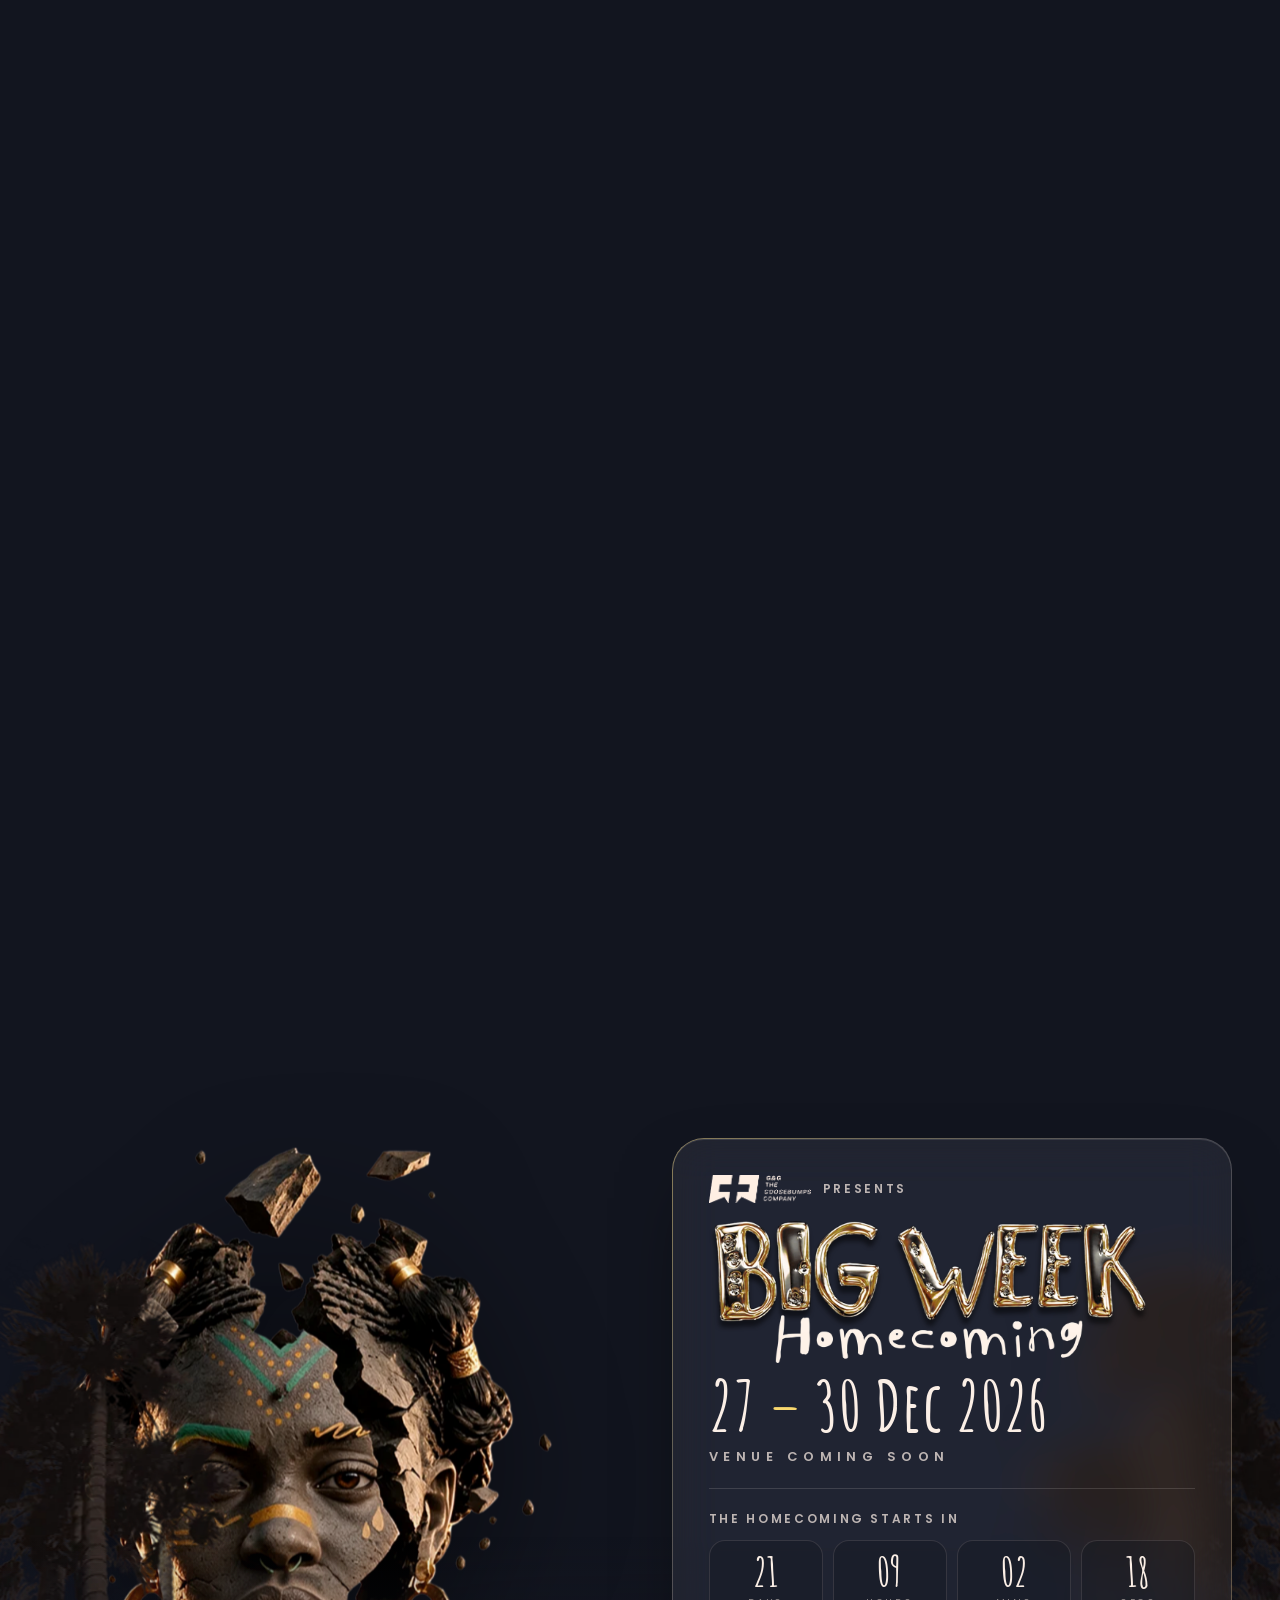
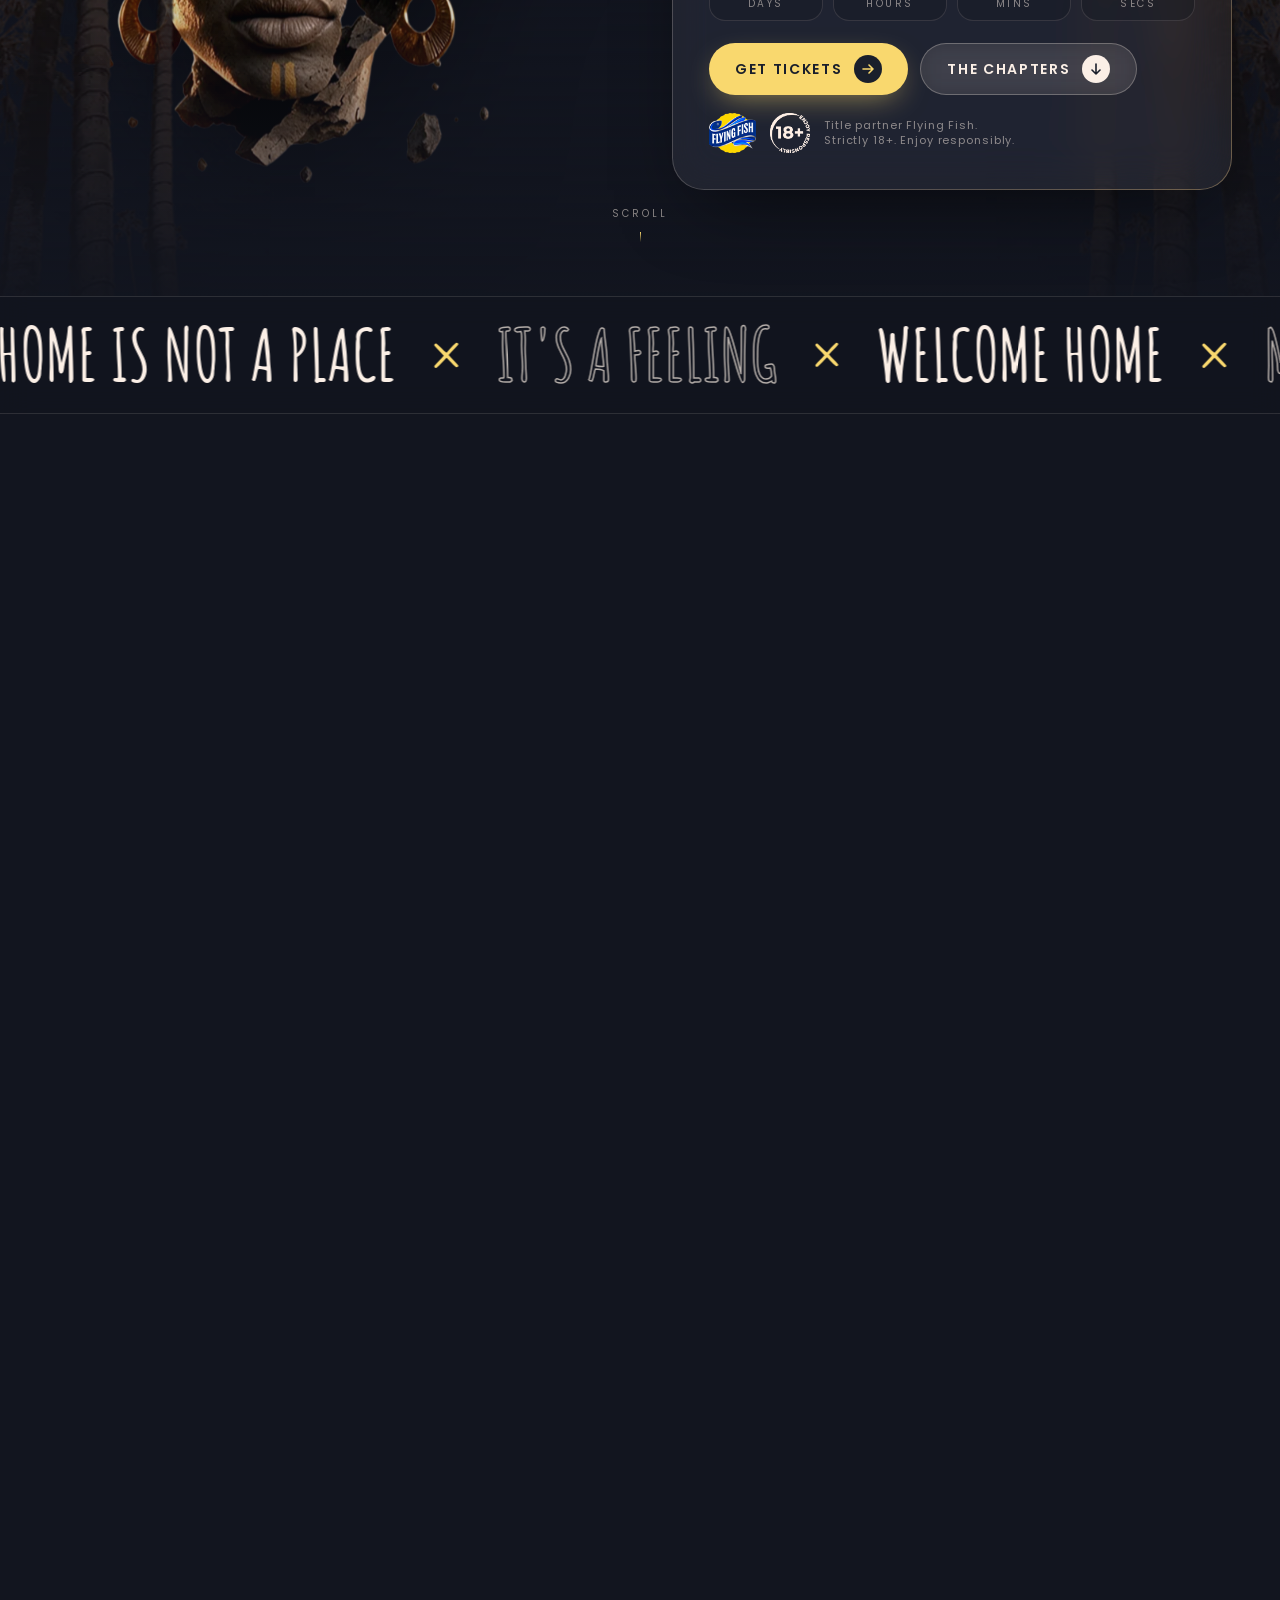
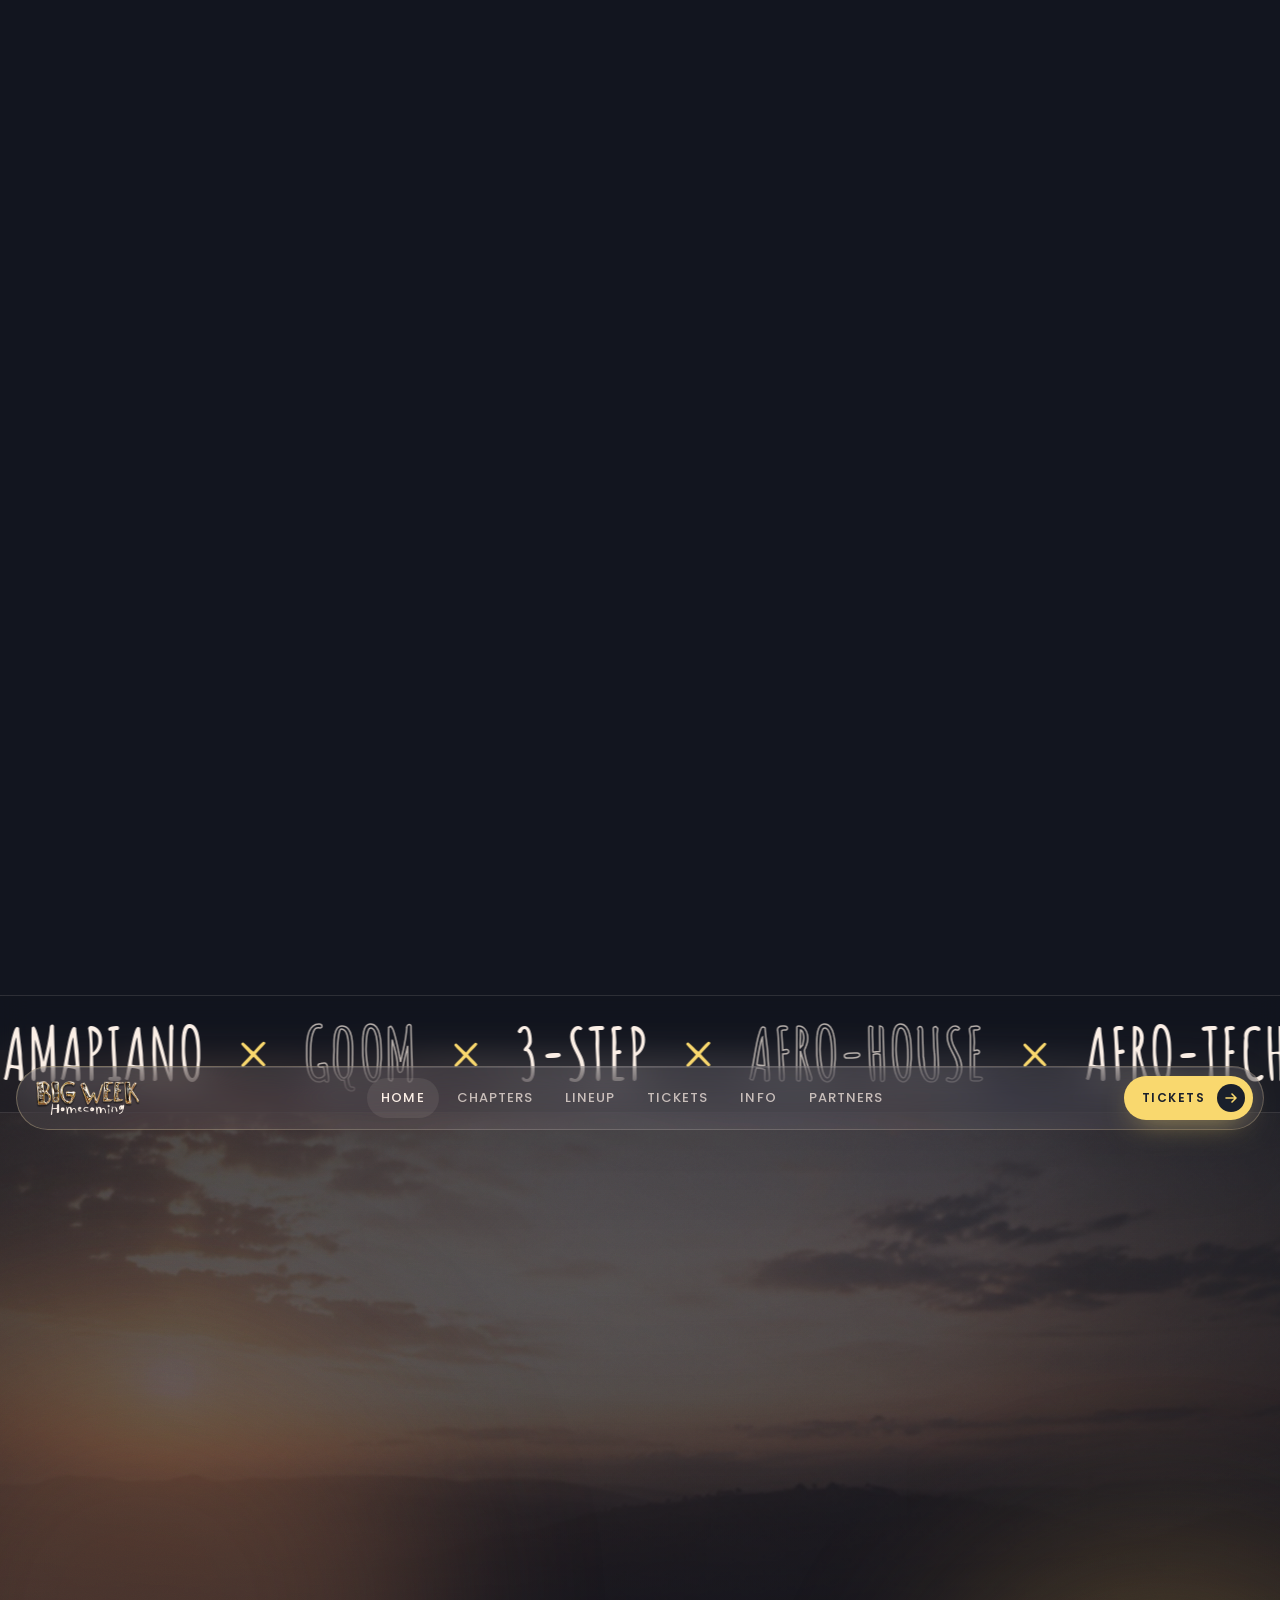
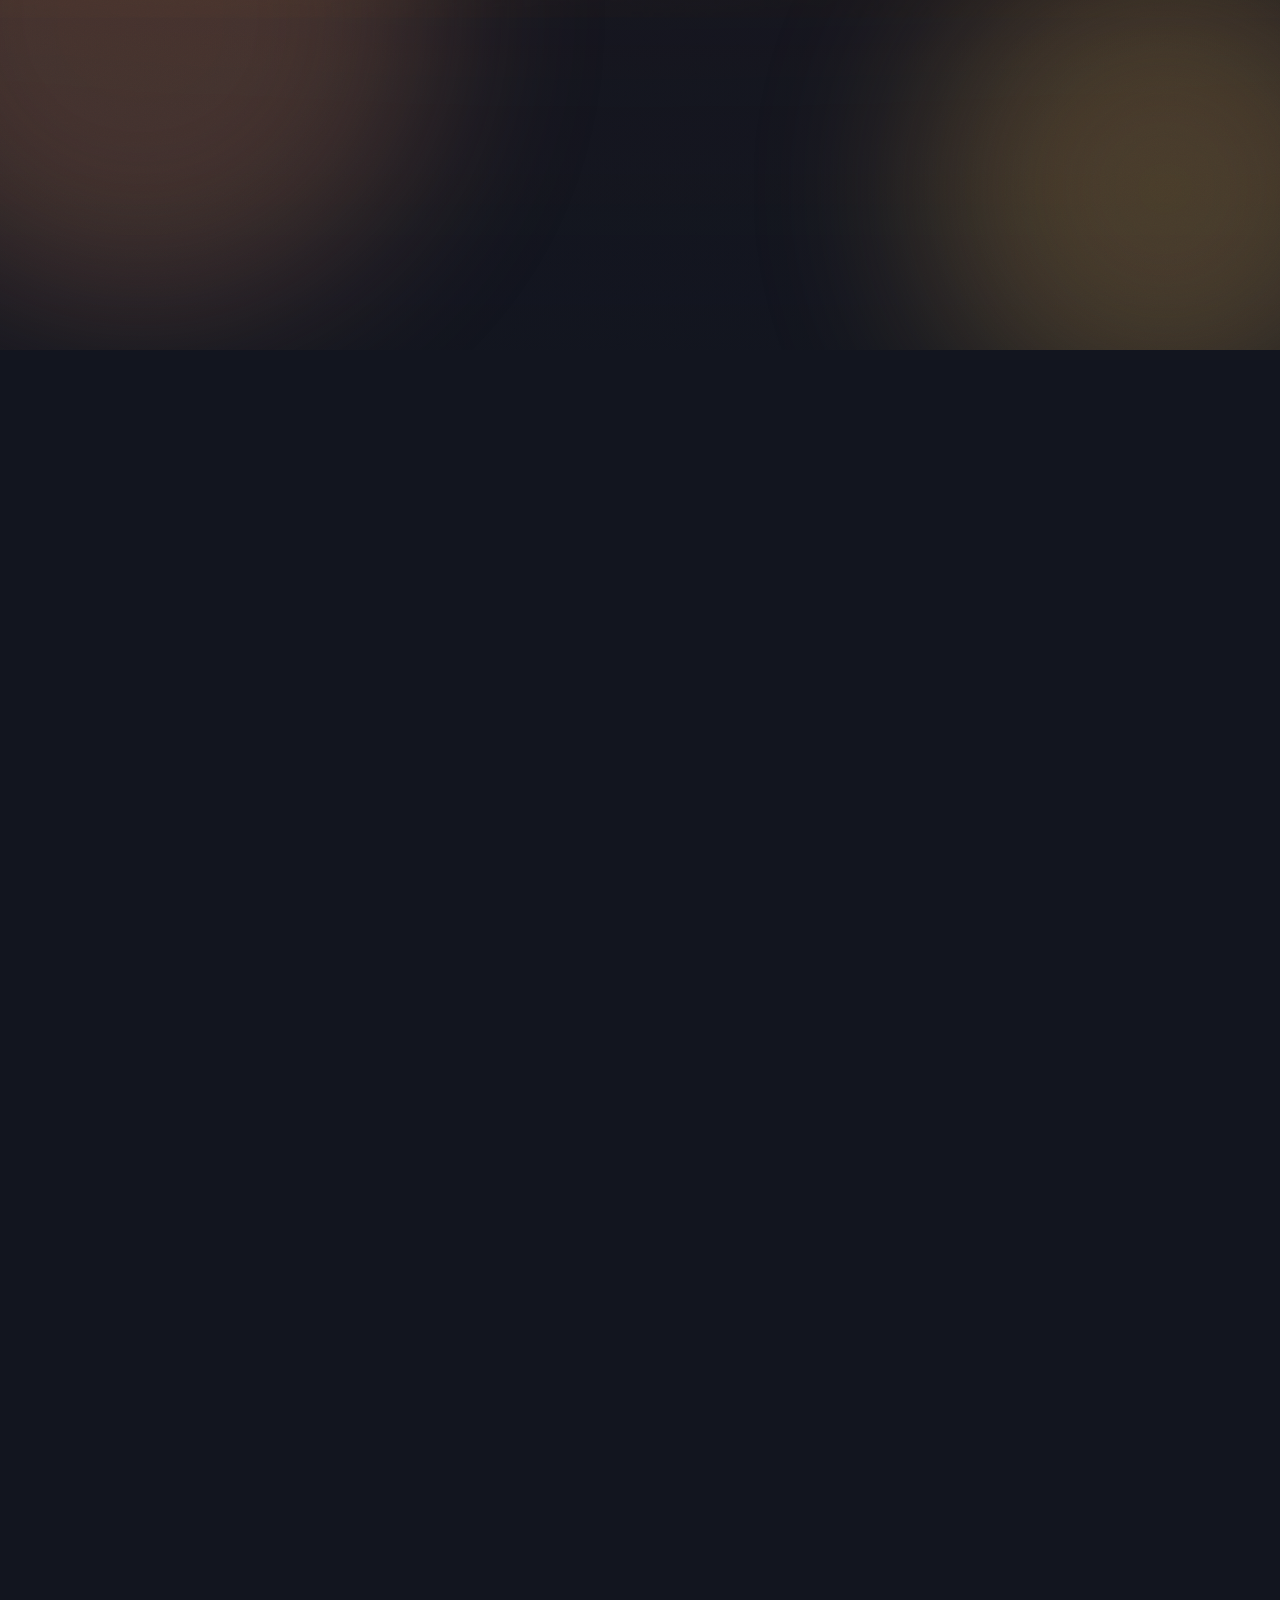
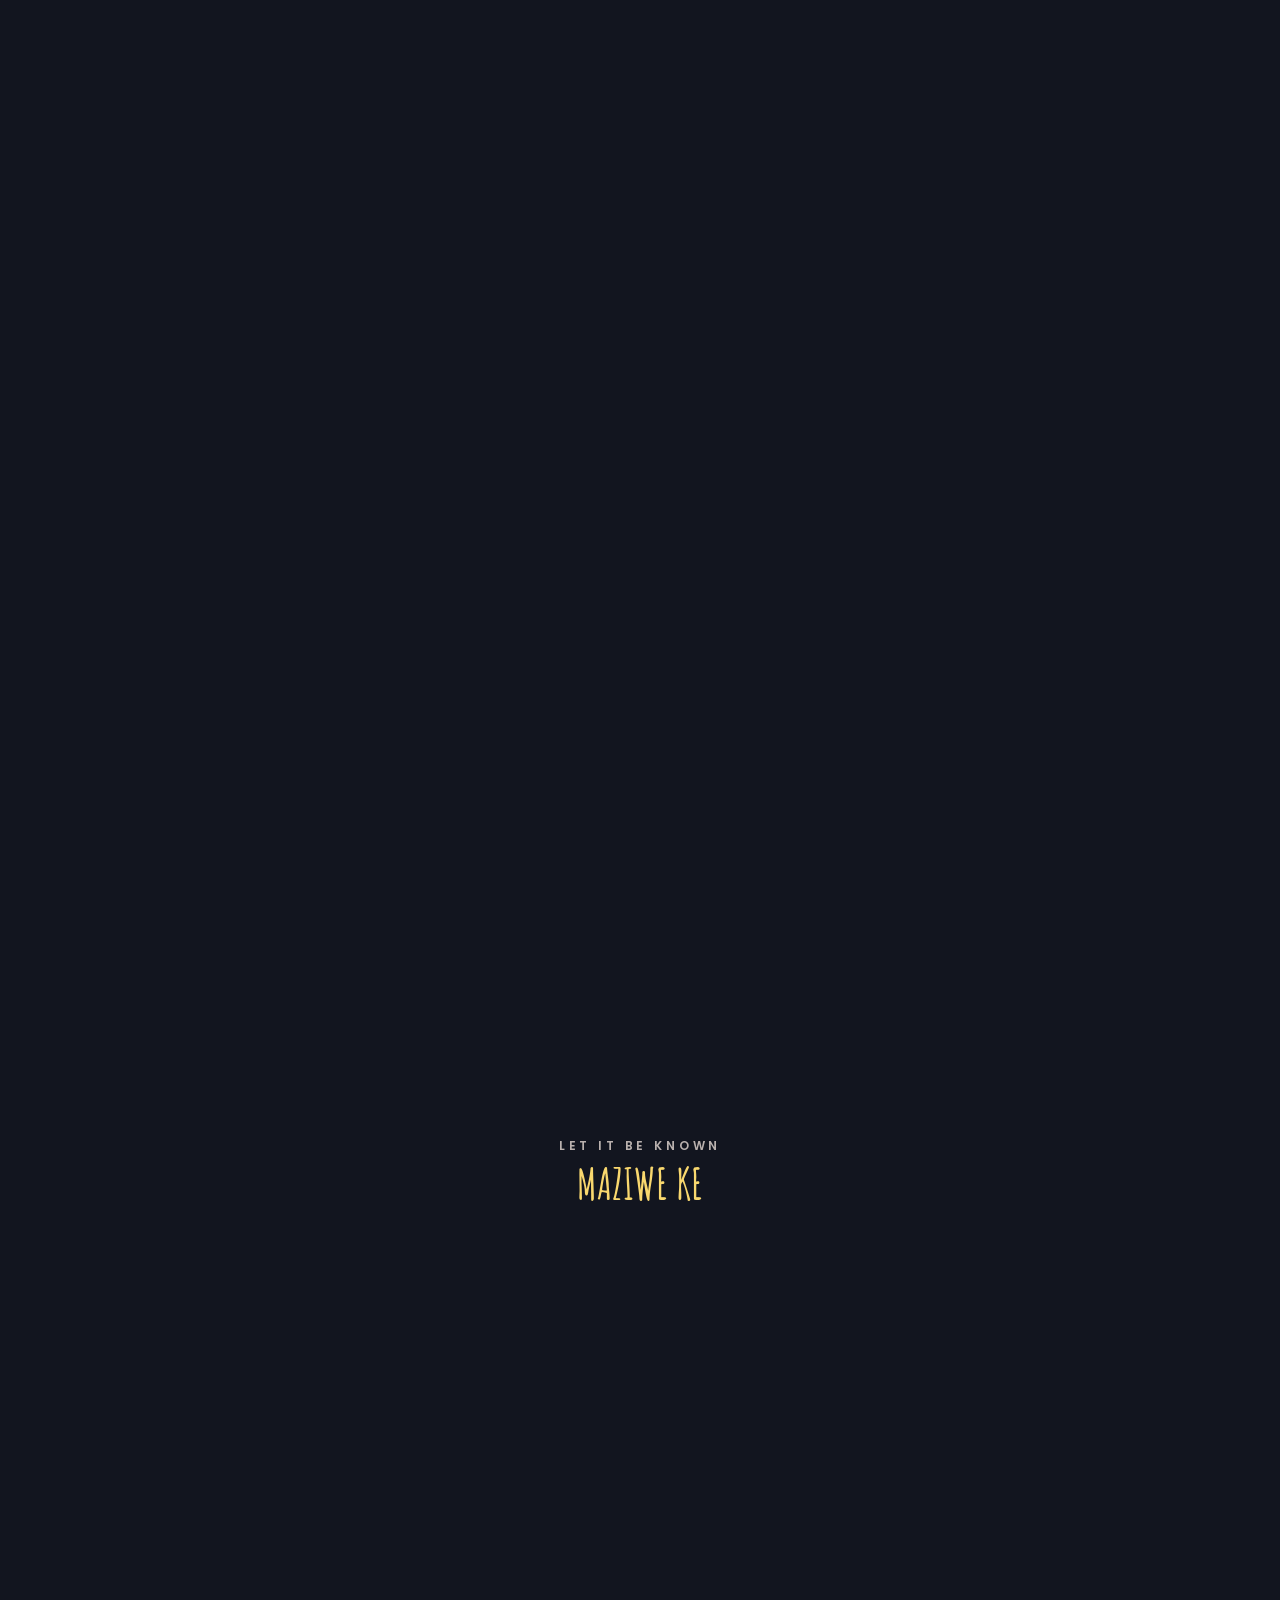
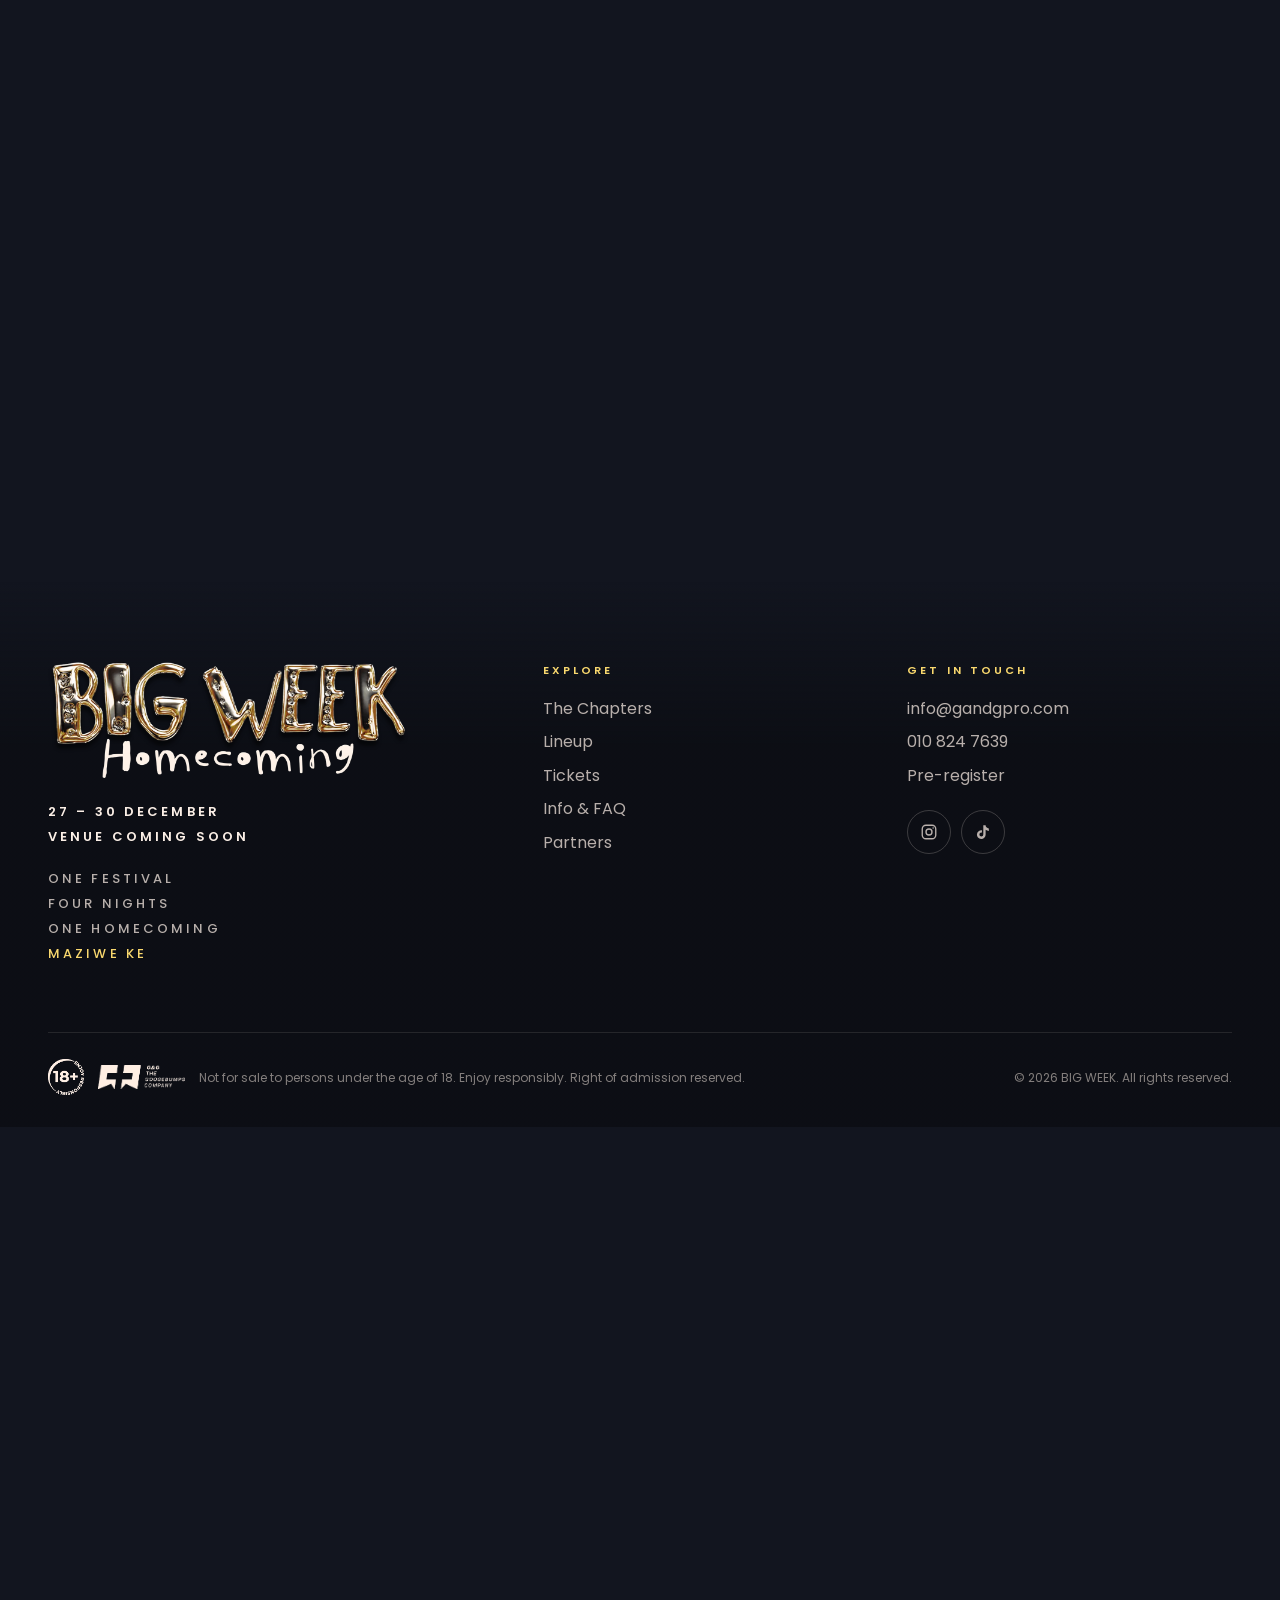
==== index.html @ e95fd5cc "Update BIG Pass copy: four days with one VIP day Co-Authored-By: Claude Opus 5.5 <noreply@anthropic." ====
<!doctype html>
<html lang="en">
<head>
  <meta charset="utf-8">
  <meta name="viewport" content="width=device-width, initial-scale=1, viewport-fit=cover">
  <title>BIG WEEK 2026 — Homecoming | 27–30 December, Durban</title>
  <meta name="description" content="BIG WEEK Homecoming. One festival, four chapters. 27–30 December 2026, Durban. Home is not a place. It's a feeling. Pre-register now for 24-hour early ticket access.">
  <meta name="theme-color" content="#12151f">
  <meta property="og:title" content="BIG WEEK 2026 — Homecoming">
  <meta property="og:description" content="One festival. Four chapters. One feeling of Homecoming. 27–30 December 2026, Durban.">
  <meta property="og:image" content="assets/img/sky.jpg">
  <meta property="og:type" content="website">
  <link rel="icon" href="assets/img/logo-stacked.webp" type="image/webp">

  <link rel="preconnect" href="https://fonts.googleapis.com">
  <link rel="preconnect" href="https://fonts.gstatic.com" crossorigin>
  <!-- Placeholder fonts: replace with the Adobe Fonts kit link once the web project is set up -->
  <link href="https://fonts.googleapis.com/css2?family=Amatic+SC:wght@700&family=Poppins:wght@400;500;600;700&display=swap" rel="stylesheet">

  <link rel="preload" as="image" href="assets/img/sky.jpg">
  <link rel="preload" as="image" href="assets/img/head.webp">
  <link rel="stylesheet" href="assets/css/style.css">
</head>
<body data-state="prereg">
  <a class="skip-link" href="#main">Skip to content</a>

  <!-- Atmosphere: the fixed sky the glass blurs -->
  <div class="atmosphere" aria-hidden="true">
    <div class="atmosphere__sky"></div>
    <div class="atmosphere__vignette"></div>
    <div class="atmosphere__shade"></div>
    <div class="orb orb--a"></div>
    <div class="orb orb--b"></div>
    <div class="atmosphere__grain"></div>
  </div>

  <!-- Navigation -->
  <header class="nav glass" role="banner">
    <a class="nav__brand" href="index.html" aria-label="BIG WEEK home">
      <img src="assets/img/logo-lockup.webp" alt="BIG WEEK Homecoming" width="1200" height="387" style="height:34px">
    </a>
    <nav aria-label="Primary">
      <ul class="nav__links">
        <li><a href="index.html" aria-current="page">Home</a></li>
        <li><a href="chapters.html">Chapters</a></li>
        <li><a href="lineup.html">Lineup</a></li>
        <li><a href="tickets.html">Tickets</a></li>
        <li><a href="info.html">Info</a></li>
        <li><a href="partners.html">Partners</a></li>
      </ul>
    </nav>
    <div style="display:flex;gap:8px;align-items:center">
      <a class="btn nav__cta" data-show="prereg" data-link="preRegister" href="#pre-register">Pre-Register <span class="btn__arrow" aria-hidden="true"><svg width="12" height="12" viewBox="0 0 12 12" fill="none"><path d="M1 6h10M7 2l4 4-4 4" stroke="currentColor" stroke-width="1.6" stroke-linecap="round" stroke-linejoin="round"/></svg></span></a>
      <a class="btn nav__cta" data-show="closed loyalty onsale" data-link="tickets" href="tickets.html">Tickets <span class="btn__arrow" aria-hidden="true"><svg width="12" height="12" viewBox="0 0 12 12" fill="none"><path d="M1 6h10M7 2l4 4-4 4" stroke="currentColor" stroke-width="1.6" stroke-linecap="round" stroke-linejoin="round"/></svg></span></a>
      <button class="nav__toggle" aria-label="Open menu" aria-expanded="false" aria-controls="mobile-menu"><span></span></button>
    </div>
  </header>

  <div class="mobile-menu" id="mobile-menu" aria-hidden="true">
    <a class="mobile-menu__link" href="index.html"><small>00</small>Home</a>
    <a class="mobile-menu__link" href="chapters.html"><small>01</small>Chapters</a>
    <a class="mobile-menu__link" href="lineup.html"><small>02</small>Lineup</a>
    <a class="mobile-menu__link" href="tickets.html"><small>03</small>Tickets</a>
    <a class="mobile-menu__link" href="info.html"><small>04</small>Info</a>
    <a class="mobile-menu__link" href="partners.html"><small>05</small>Partners</a>
    <a class="btn" data-show="prereg" data-link="preRegister" href="#pre-register">Pre-Register Now <span class="btn__arrow" aria-hidden="true"><svg width="12" height="12" viewBox="0 0 12 12" fill="none"><path d="M1 6h10M7 2l4 4-4 4" stroke="currentColor" stroke-width="1.6" stroke-linecap="round" stroke-linejoin="round"/></svg></span></a>
    <a class="btn" data-show="closed loyalty onsale" data-link="tickets" href="tickets.html">Get Tickets <span class="btn__arrow" aria-hidden="true"><svg width="12" height="12" viewBox="0 0 12 12" fill="none"><path d="M1 6h10M7 2l4 4-4 4" stroke="currentColor" stroke-width="1.6" stroke-linecap="round" stroke-linejoin="round"/></svg></span></a>
  </div>

  <main id="main">

    <!-- ================= HERO ================= -->
    <section class="hero" aria-labelledby="hero-title">
      <div class="hero__stage" aria-hidden="true">
        <div class="hero__head" data-depth="-0.18"><img src="assets/img/head.webp" alt="" width="613" height="800"></div>
        <div class="hero__palms hero__palms--l" data-depth="0.12"><img src="assets/img/trees-l.webp" alt="" width="779" height="696"></div>
        <div class="hero__palms hero__palms--r" data-depth="0.12"><img src="assets/img/trees-r.webp" alt="" width="330" height="692"></div>
        <div class="hero__ground"></div>
      </div>

      <div class="wrap hero__inner">
        <div class="hero__panel glass reveal is-in">
          <div class="hero__presenter caps">
            <img src="assets/img/gg.png" alt="G&amp;G — The Goosebumps Company" width="215" height="59">
            <span>presents</span>
          </div>
          <h1 id="hero-title" class="sr-only">BIG WEEK Homecoming — 27 to 30 December 2026, Durban</h1>
          <img class="hero__logo" src="assets/img/logo-lockup.webp" alt="" width="1200" height="387">
          <p class="hero__dates">27 <span class="dash">–</span> 30 Dec 2026</p>
          <p class="hero__place">Venue coming soon</p>

          <div class="status">
            <p class="status__label" data-countdown-label>Pre-registration closes in</p>
            <div class="countdown" data-countdown role="timer" aria-live="off">
              <div class="countdown__unit"><span class="countdown__num" data-d>00</span><span class="countdown__lbl">Days</span></div>
              <div class="countdown__unit"><span class="countdown__num" data-h>00</span><span class="countdown__lbl">Hours</span></div>
              <div class="countdown__unit"><span class="countdown__num" data-m>00</span><span class="countdown__lbl">Mins</span></div>
              <div class="countdown__unit"><span class="countdown__num" data-s>00</span><span class="countdown__lbl">Secs</span></div>
            </div>
            <div class="hero__ctas">
              <a class="btn" data-show="prereg" data-link="preRegister" href="#pre-register">Pre-Register Now <span class="btn__arrow" aria-hidden="true"><svg width="12" height="12" viewBox="0 0 12 12" fill="none"><path d="M1 6h10M7 2l4 4-4 4" stroke="currentColor" stroke-width="1.6" stroke-linecap="round" stroke-linejoin="round"/></svg></span></a>
              <a class="btn" data-show="closed" href="tickets.html">See Ticket Types <span class="btn__arrow" aria-hidden="true"><svg width="12" height="12" viewBox="0 0 12 12" fill="none"><path d="M1 6h10M7 2l4 4-4 4" stroke="currentColor" stroke-width="1.6" stroke-linecap="round" stroke-linejoin="round"/></svg></span></a>
              <a class="btn" data-show="loyalty onsale" data-link="tickets" href="tickets.html">Get Tickets <span class="btn__arrow" aria-hidden="true"><svg width="12" height="12" viewBox="0 0 12 12" fill="none"><path d="M1 6h10M7 2l4 4-4 4" stroke="currentColor" stroke-width="1.6" stroke-linecap="round" stroke-linejoin="round"/></svg></span></a>
              <a class="btn btn--ghost" href="#chapters">The Chapters <span class="btn__arrow" aria-hidden="true"><svg width="12" height="12" viewBox="0 0 12 12" fill="none"><path d="M6 1v10M2 7l4 4 4-4" stroke="currentColor" stroke-width="1.6" stroke-linecap="round" stroke-linejoin="round"/></svg></span></a>
            </div>
          </div>

          <div class="hero__badges">
            <img src="assets/img/flyingfish.png" alt="Flying Fish — Title Partner" width="79" height="67">
            <img src="assets/img/u18.png" alt="18+ — Enjoy responsibly" width="68" height="68">
            <small>Title partner Flying Fish.<br>Strictly 18+. Enjoy responsibly.</small>
          </div>
        </div>
      </div>

      <span class="scroll-cue" aria-hidden="true">Scroll</span>
    </section>

    <!-- ================= MARQUEE ================= -->
    <div class="marquee" aria-hidden="true">
      <div class="marquee__track">
        <div class="marquee__item"><span>Home is not a place</span><span class="x-mark"></span><span class="outline">It's a feeling</span><span class="x-mark"></span><span>Welcome home</span><span class="x-mark"></span><span class="outline">Maziwe Ke</span><span class="x-mark"></span></div>
        <div class="marquee__item"><span>Home is not a place</span><span class="x-mark"></span><span class="outline">It's a feeling</span><span class="x-mark"></span><span>Welcome home</span><span class="x-mark"></span><span class="outline">Maziwe Ke</span><span class="x-mark"></span></div>
      </div>
    </div>

    <!-- ================= STORY ================= -->
    <section class="section" id="story" aria-label="The Homecoming">
      <div class="wrap">
        <span class="eyebrow reveal">The Homecoming</span>
        <div class="story__card glass reveal" style="--d:.08s">
          <div class="story__text">
            <p><strong>BIG WEEK has never been to Durban. But Durban has always been calling.</strong> In 2026, BIG WEEK answers that call.</p>
            <p>This isn't a return to a city we've occupied before. It's a Homecoming to the music, culture, energy and people that feel naturally connected to what BIG WEEK represents.</p>
            <p>We arrive with respect. Not to define Durban's culture, but to honour it, be shaped by it and place it on a grand stage.</p>
          </div>
          <p class="story__quote">Home is not a place.<br>It's a feeling.</p>
        </div>

        <h2 class="display h-lg pillars__title reveal">The BIG <span class="accent">Pillars</span></h2>
        <div class="pillars">
          <article class="pillar glass reveal">
            <span class="pillar__num">01</span>
            <h3>Ekhaya<small>Home</small></h3>
            <p>Arrive as individuals, become part of something together. A place for everyone, and the feeling of being exactly where you belong.</p>
          </article>
          <article class="pillar glass reveal" style="--d:.08s">
            <span class="pillar__num">02</span>
            <h3>Culture on a Grand Stage<small>The sound</small></h3>
            <p>Amapiano, Gqom, 3-Step, Afro-House and Afro-Tech. Not just genres, but South African movements that continue to travel the world.</p>
          </article>
          <article class="pillar glass reveal" style="--d:.16s">
            <span class="pillar__num">03</span>
            <h3>Maziwe Ke<small>Let it be known</small></h3>
            <p>Let African music be known. Let local talent be seen. Arrive confidently, express yourself fully and become part of the story.</p>
          </article>
        </div>
      </div>
    </section>

    <!-- ================= CHAPTERS ================= -->
    <section class="section" id="chapters" aria-labelledby="chapters-title" style="padding-top:0">
      <div class="wrap">
        <div class="chapters__head">
          <div class="reveal">
            <span class="eyebrow eyebrow--plain">27 – 30 December 2026</span>
            <h2 id="chapters-title" class="display h-lg" style="margin-top:18px">Four chapters.<br><span class="accent">One festival.</span></h2>
          </div>
          <div class="journey reveal" style="--d:.1s" aria-label="The journey: Welcome, Connect, Rhythm, Remember">
            <span>Welcome</span><svg width="18" height="10" viewBox="0 0 18 10" fill="none" aria-hidden="true"><path d="M0 5h16M12 1l4 4-4 4" stroke="currentColor" stroke-width="1.5"/></svg>
            <span>Connect</span><svg width="18" height="10" viewBox="0 0 18 10" fill="none" aria-hidden="true"><path d="M0 5h16M12 1l4 4-4 4" stroke="currentColor" stroke-width="1.5"/></svg>
            <span>Rhythm</span><svg width="18" height="10" viewBox="0 0 18 10" fill="none" aria-hidden="true"><path d="M0 5h16M12 1l4 4-4 4" stroke="currentColor" stroke-width="1.5"/></svg>
            <span>Remember</span>
          </div>
        </div>

        <div class="chapters__grid">
          <a class="chapter chapter--yanoz reveal" href="chapters.html#yanoz-club">
            <div class="chapter__img"><img src="assets/img/chapters/yanoz-club.jpg" alt="Yanoz Club theme artwork: a cracked clay face wearing gold-lit headphones against amber clouds" loading="lazy" width="700" height="730"></div>
                        <span class="chapter__date">Sun 27 Dec</span>
            <div class="chapter__body">
              <span class="chapter__num">01</span>
              <span class="chapter__role">The Welcoming</span>
              <h3 class="chapter__name">Yanoz Club</h3>
              <p class="chapter__msg">The doors are open. Welcome home. Warm keys, loose shoulders and a log drum that takes over before you realise you're dancing.</p>
              <div class="chapter__foot"><span>Amapiano</span><span class="arrow-link" aria-hidden="true"><svg width="14" height="14" viewBox="0 0 14 14" fill="none"><path d="M1 7h12M8 2l5 5-5 5" stroke="currentColor" stroke-width="1.6" stroke-linecap="round" stroke-linejoin="round"/></svg></span></div>
            </div>
          </a>

          <a class="chapter chapter--shimza reveal" style="--d:.08s" href="chapters.html#shimza">
            <div class="chapter__img"><img src="assets/img/chapters/shimza.jpg" alt="BIG WEEK Presents Shimza theme artwork: a clay face cradled by hands, glowing with orange embers" loading="lazy" width="700" height="730"></div>
                        <span class="chapter__date">Mon 28 Dec</span>
            <div class="chapter__body">
              <span class="chapter__num">02</span>
              <span class="chapter__role">BIG WEEK Presents</span>
              <h3 class="chapter__name">Shimza</h3>
              <p class="chapter__msg">From South African dance floors to stages across the world, Shimza's sound has never stopped moving. On 28 December, that journey meets BIG WEEK. Rooted here, heard everywhere.</p>
              <div class="chapter__foot"><span>Afro-House</span><span class="arrow-link" aria-hidden="true"><svg width="14" height="14" viewBox="0 0 14 14" fill="none"><path d="M1 7h12M8 2l5 5-5 5" stroke="currentColor" stroke-width="1.6" stroke-linecap="round" stroke-linejoin="round"/></svg></span></div>
            </div>
          </a>

          <a class="chapter chapter--aklalwa reveal" style="--d:.16s" href="chapters.html#aklalwa-ekhaya">
            <div class="chapter__img"><img src="assets/img/chapters/aklalwa-ekhaya.jpg" alt="Ak'lalwa Ekhaya theme artwork: three clay faces with electric-blue markings against a blue sky" loading="lazy" width="700" height="730"></div>
                        <span class="chapter__date">Tue 29 Dec</span>
            <div class="chapter__body">
              <span class="chapter__num">03</span>
              <span class="chapter__role">The Groove</span>
              <h3 class="chapter__name">Ak'lalwa Ekhaya</h3>
              <p class="chapter__msg">Different sounds. One story. An everlasting groove. Gqom brings the pulse, 3-Step the swing, Afro-House the soul, Afro-Tech the drive.</p>
              <div class="chapter__foot"><span>Gqom ✕ 3-Step ✕ Afro</span><span class="arrow-link" aria-hidden="true"><svg width="14" height="14" viewBox="0 0 14 14" fill="none"><path d="M1 7h12M8 2l5 5-5 5" stroke="currentColor" stroke-width="1.6" stroke-linecap="round" stroke-linejoin="round"/></svg></span></div>
            </div>
          </a>

          <a class="chapter chapter--maziwe reveal" style="--d:.24s" href="chapters.html#maziwe-ke">
            <div class="chapter__img"><img src="assets/img/chapters/maziwe-ke.jpg" alt="Maziwe Ke theme artwork: a clay face split open by an emerald portal, a dancer floating between the halves" loading="lazy" width="700" height="730"></div>
                        <span class="chapter__date">Wed 30 Dec</span>
            <div class="chapter__body">
              <span class="chapter__num">04</span>
              <span class="chapter__role">The Memory</span>
              <h3 class="chapter__name">Maziwe Ke</h3>
              <p class="chapter__msg">Let the moment be remembered. Nostalgic sounds, cultural leaders and unexpected collaborations, for a closing night you carry home.</p>
              <div class="chapter__foot"><span>The Finale</span><span class="arrow-link" aria-hidden="true"><svg width="14" height="14" viewBox="0 0 14 14" fill="none"><path d="M1 7h12M8 2l5 5-5 5" stroke="currentColor" stroke-width="1.6" stroke-linecap="round" stroke-linejoin="round"/></svg></span></div>
            </div>
          </a>
        </div>
      </div>
    </section>

    <!-- ================= SOUND MARQUEE ================= -->
    <div class="marquee marquee--reverse" aria-label="The sounds of BIG WEEK: Amapiano, Gqom, 3-Step, Afro-House, Afro-Tech">
      <div class="marquee__track" aria-hidden="true">
        <div class="marquee__item"><span>Amapiano</span><span class="x-mark"></span><span class="outline">Gqom</span><span class="x-mark"></span><span>3-Step</span><span class="x-mark"></span><span class="outline">Afro-House</span><span class="x-mark"></span><span>Afro-Tech</span><span class="x-mark"></span></div>
        <div class="marquee__item"><span>Amapiano</span><span class="x-mark"></span><span class="outline">Gqom</span><span class="x-mark"></span><span>3-Step</span><span class="x-mark"></span><span class="outline">Afro-House</span><span class="x-mark"></span><span>Afro-Tech</span><span class="x-mark"></span></div>
      </div>
    </div>

    <!-- ================= ON-SALE COUNTDOWN ================= -->
    <section class="section" id="pre-register" aria-labelledby="onsale-title">
      <div class="wrap">
        <div class="onsale glass reveal">
          <span class="eyebrow eyebrow--plain onsale__eyebrow" data-show="prereg closed"><span>On sale to pre-registered fam</span><span class="x-mark"></span><span>5 October, 12:00</span></span>
          <span class="eyebrow eyebrow--plain" data-show="loyalty onsale">The wait is over</span>
          <h2 id="onsale-title" class="display h-lg onsale__title" data-show="prereg closed">Tickets drop in</h2>
          <h2 class="display h-lg onsale__title" data-show="loyalty onsale">Tickets are <span class="accent">live.</span></h2>

          <div class="countdown countdown--xl" data-countdown data-countdown-to="loyaltyOnSale" role="timer" aria-live="off" data-show="prereg closed">
            <div class="countdown__unit"><span class="countdown__num" data-d>00</span><span class="countdown__lbl">Days</span></div>
            <div class="countdown__unit"><span class="countdown__num" data-h>00</span><span class="countdown__lbl">Hours</span></div>
            <div class="countdown__unit"><span class="countdown__num" data-m>00</span><span class="countdown__lbl">Mins</span></div>
            <div class="countdown__unit"><span class="countdown__num" data-s>00</span><span class="countdown__lbl">Secs</span></div>
          </div>

          <div class="onsale__benefits">
            <p class="caps onsale__benefits-title">The BIG loyalty benefits</p>
            <ul class="benefits">
              <li><span class="x-mark"></span>24-hour early ticket access</li>
              <li><span class="x-mark"></span>First look at the BIG artists</li>
              <li><span class="x-mark"></span>The BIG news, direct to your inbox</li>
              <li><span class="x-mark"></span>First come, first served</li>
            </ul>
          </div>

          <div class="onsale__cta">
            <a class="btn btn--lg" data-show="prereg" data-link="preRegister" href="#pre-register">Pre-Register Now <span class="btn__arrow" aria-hidden="true"><svg width="12" height="12" viewBox="0 0 12 12" fill="none"><path d="M1 6h10M7 2l4 4-4 4" stroke="currentColor" stroke-width="1.6" stroke-linecap="round" stroke-linejoin="round"/></svg></span></a>
            <p class="onsale__closed" data-show="closed">Pre-registration has closed. Public sale opens 6 October.</p>
            <a class="btn btn--lg" data-show="loyalty onsale" data-link="tickets" href="tickets.html">Get Tickets <span class="btn__arrow" aria-hidden="true"><svg width="12" height="12" viewBox="0 0 12 12" fill="none"><path d="M1 6h10M7 2l4 4-4 4" stroke="currentColor" stroke-width="1.6" stroke-linecap="round" stroke-linejoin="round"/></svg></span></a>
            <p class="onsale__note" data-show="prereg closed">Pre-registration closes 4 October at midnight. Early access does not guarantee an Early Bird ticket; tickets are first come, first served. Loyalty customers must still pre-register to receive 24-hour early access.</p>
          </div>
        </div>
      </div>
    </section>

    <!-- ================= TICKETS TEASER ================= -->
    <section class="section" id="tickets" aria-labelledby="tickets-title" style="padding-top:0">
      <div class="wrap">
        <div class="chapters__head">
          <div class="reveal">
            <span class="eyebrow">Ticket types</span>
            <h2 id="tickets-title" class="display h-lg" style="margin-top:18px">Choose your<br><span class="accent">way home.</span></h2>
          </div>
          <div class="lede tickets__lede reveal" style="--d:.1s"><p>This is your moment to celebrate Dezemba the <b>BIG</b> way, and there&#39;s a ticket for however you choose to do it.</p><p>Pick your day with The <b>BIG</b> Ticket. Get closer with The <b>BIG</b> Stage. Bring the whole crew with The <b>BIG</b> Table. Or experience all four days with The <b>BIG</b> Pass.</p><p>Returning <b>BIG</b> WEEK fam? The <b>BIG</b> Loyalty is our way of welcoming you home.</p><p class="tickets__sign">Maziwe ke!</p></div>
        </div>

        <div class="stubs">
          <a class="stub reveal" style="--d:0s" href="tickets.html#loyalty">
            <div class="stub__name"><span class="pre"><span class="x-mark"></span>The<span class="x-mark"></span></span><h3>BIG Loyalty</h3><p class="stub__desc">A little love for our returning BIG WEEK family.</p></div>
            <div class="stub__price"><span class="amt">R250</span><p>Returning BIG WEEK customers only</p></div>
          </a>
          <a class="stub reveal" style="--d:.06s" href="tickets.html#big-ticket">
            <div class="stub__name"><span class="pre"><span class="x-mark"></span>The<span class="x-mark"></span></span><h3>BIG Ticket</h3><p class="stub__desc">General access to the BIG WEEK day made for you.</p></div>
            <div class="stub__price"><span class="from">From</span><span class="amt">R280</span><p>General access to your selected day</p></div>
          </a>
          <a class="stub reveal" style="--d:.12s" href="tickets.html#big-stage">
            <div class="stub__name"><span class="pre"><span class="x-mark"></span>The<span class="x-mark"></span></span><h3>BIG Stage</h3><p class="stub__desc">VIP standing access that brings you closer to the action.</p></div>
            <div class="stub__price"><span class="from">From</span><span class="amt">R850</span><p>VIP standing access to your selected day</p></div>
          </a>
          <a class="stub reveal" style="--d:.18s" href="tickets.html#big-pass">
            <div class="stub__name"><span class="pre"><span class="x-mark"></span>The<span class="x-mark"></span></span><h3>BIG Pass</h3><p class="stub__desc">Four days. Four energies. One ticket to experience them all—with one night upgraded to VIP.</p></div>
            <div class="stub__price"><span class="from">From</span><span class="amt">R1500</span><p>All four days + one VIP day. Loyalty from R1200</p></div>
          </a>
        </div>

        <div class="bigtable glass reveal" id="big-table">
          <div class="bigtable__head">
            <div>
              <span class="pre-x"><span class="x-mark"></span>The<span class="x-mark"></span></span>
              <h3 class="display h-md">BIG Table</h3>
            </div>
            <p>Your own table, your favourite people and a bar tab to match.</p>
          </div>
          <div class="bigtable__perks">
            <span class="bigtable__perks-lbl">Every BIG Table includes</span>
            <ul><li>VIP bar</li><li>VIP toilets</li><li>VIP stage access</li><li>Waitered service</li></ul>
          </div>
          <div class="bigtable__packs">
            <div class="pack">
              <span class="pack__seats"><b>6</b>Seater</span>
              <div class="pack__price"><span class="from">From</span><span class="amt">R3500<sub>pp</sub></span></div>
              <ul><li>R21,000 per table</li><li>Includes an <b>R11,000 bar tab</b></li></ul>
            </div>
            <div class="pack">
              <span class="pack__seats"><b>8</b>Seater</span>
              <div class="pack__price"><span class="from">From</span><span class="amt">R3750<sub>pp</sub></span></div>
              <ul><li>R30,000 per table</li><li>Includes an <b>R16,000 bar tab</b></li></ul>
            </div>
            <div class="pack">
              <span class="pack__seats"><b>10</b>Seater</span>
              <div class="pack__price"><span class="from">From</span><span class="amt">R4000<sub>pp</sub></span></div>
              <ul><li>R40,000 per table</li><li>Includes an <b>R20,000 bar tab</b></li></ul>
            </div>
          </div>
        </div>

        <div class="tickets__foot reveal">
          <span>Tickets on sale at 12:00 on 5 October to pre-registered fam, and 12:00 on 6 October to the public. Ticketing by Howler.</span>
          <a class="btn btn--ghost" href="tickets.html">All ticket details <span class="btn__arrow" aria-hidden="true"><svg width="12" height="12" viewBox="0 0 12 12" fill="none"><path d="M1 6h10M7 2l4 4-4 4" stroke="currentColor" stroke-width="1.6" stroke-linecap="round" stroke-linejoin="round"/></svg></span></a>
        </div>
      </div>
    </section>

    <!-- ================= LINEUP TEASER ================= -->
    <section class="section" id="lineup" aria-labelledby="lineup-title" style="padding-top:0">
      <div class="wrap">
        <div class="chapters__head">
          <div class="reveal">
            <span class="phase-tag"><i></i>Lineup — <span data-lineup-status>Coming soon</span></span>
            <h2 id="lineup-title" class="display h-lg" style="margin-top:18px">The BIG<br><span class="accent">Lineup.</span></h2>
          </div>
        </div>
        <div class="lineup-grid">
          <div class="lineup-col lineup-col--yanoz glass reveal">
            <header><b>Yanoz Club</b><span>27 DEC</span></header>
            <div data-lineup-teaser="yanoz-club"><div class="slot">Coming soon<small>01</small></div><div class="slot">Coming soon<small>02</small></div><div class="slot">Coming soon<small>03</small></div></div>
          </div>
          <div class="lineup-col lineup-col--shimza glass reveal" style="--d:.06s">
            <header><b>Presenting Shimza</b><span>28 DEC</span></header>
            <div data-lineup-teaser="shimza"><div class="slot">Coming soon<small>01</small></div><div class="slot">Coming soon<small>02</small></div><div class="slot">Coming soon<small>03</small></div></div>
          </div>
          <div class="lineup-col lineup-col--aklalwa glass reveal" style="--d:.12s">
            <header><b>Ak'lalwa Ekhaya</b><span>29 DEC</span></header>
            <div data-lineup-teaser="aklalwa-ekhaya"><div class="slot">Coming soon<small>01</small></div><div class="slot">Coming soon<small>02</small></div><div class="slot">Coming soon<small>03</small></div></div>
          </div>
          <div class="lineup-col lineup-col--maziwe glass reveal" style="--d:.18s">
            <header><b>Maziwe Ke</b><span>30 DEC</span></header>
            <div data-lineup-teaser="maziwe-ke"><div class="slot">Coming soon<small>01</small></div><div class="slot">Coming soon<small>02</small></div><div class="slot">Coming soon<small>03</small></div></div>
          </div>
        </div>
      </div>
    </section>

    <!-- ================= MAZIWE KE STATEMENT ================= -->
    <section class="section statement" aria-labelledby="statement-title" style="padding-top:0">
      <div class="wrap">
        <p class="statement__eyebrow"><span>Let it be known</span><b>Maziwe Ke</b></p>
        <h2 id="statement-title" class="statement__lines">
          <span class="display reveal">Let the sound be <b>known.</b></span>
          <span class="display reveal" style="--d:.1s">Let the people be <b>seen.</b></span>
          <span class="display reveal" style="--d:.2s">Let the moment be <b>remembered.</b></span>
        </h2>
        <p class="statement__sign reveal" style="--d:.3s">One Homecoming <span class="accent">✕</span> One BIG WEEK</p>
      </div>
    </section>

    <!-- ================= PARTNERS ================= -->
    <section class="section" id="partners" aria-labelledby="partners-title" style="padding-top:0;padding-bottom:40px">
      <div class="wrap">
        <h2 id="partners-title" class="display h-lg reveal" style="margin-bottom:clamp(28px,4vw,48px)">The BIG <span class="accent">Partners</span></h2>
        <div class="partners glass reveal">
          <div class="partners__logo">
            <img src="assets/img/flyingfish.png" alt="Flying Fish" width="79" height="67">
            <span>Title Partner<b>Flying Fish</b></span>
          </div>
          <p>A festival backed by many brands and brought to you by G&amp;G, The Goosebumps Company.</p>
        </div>
        <div class="partners__cta reveal">
          <p>Own the welcome, the sound, the culture, the connection and the memory.</p>
          <a class="btn" href="partners.html">Partner with us <span class="btn__arrow" aria-hidden="true"><svg width="12" height="12" viewBox="0 0 12 12" fill="none"><path d="M1 6h10M7 2l4 4-4 4" stroke="currentColor" stroke-width="1.6" stroke-linecap="round" stroke-linejoin="round"/></svg></span></a>
        </div>
      </div>
    </section>
  </main>

  <!-- ================= FOOTER ================= -->
  <footer class="footer">
    <div class="wrap">
      <div class="footer__top">
        <div>
          <img class="footer__logo" src="assets/img/logo-lockup.webp" alt="BIG WEEK Homecoming" width="1200" height="387" loading="lazy">
          <p class="footer__tag"><b>27 – 30 December</b><br><b>Venue Coming Soon</b></p>
          <p class="footer__tag">One Festival<br>Four Nights<br>One Homecoming<br><span class="accent">Maziwe Ke</span></p>
        </div>
        <div>
          <h4>Explore</h4>
          <ul>
            <li><a href="chapters.html">The Chapters</a></li>
            <li><a href="lineup.html">Lineup</a></li>
            <li><a href="tickets.html">Tickets</a></li>
            <li><a href="info.html">Info &amp; FAQ</a></li>
            <li><a href="partners.html">Partners</a></li>
          </ul>
        </div>
        <div>
          <h4>Get in touch</h4>
          <ul>
            <li><a href="mailto:info@gandgpro.com">info@gandgpro.com</a></li>
            <li><a href="tel:+27108247639">010 824 7639</a></li>
            <li><a data-link="preRegister" href="#pre-register">Pre-register</a></li>
          </ul>
          <div class="socials">
            <a href="https://www.instagram.com/bigweekfestival/" target="_blank" rel="noopener" aria-label="BIG WEEK on Instagram"><svg width="18" height="18" viewBox="0 0 24 24" fill="none" stroke="currentColor" stroke-width="1.8" aria-hidden="true"><rect x="3" y="3" width="18" height="18" rx="5"/><circle cx="12" cy="12" r="4"/><circle cx="17.5" cy="6.5" r="1" fill="currentColor" stroke="none"/></svg></a>
            <a href="https://www.tiktok.com/@ballitobigweek" target="_blank" rel="noopener" aria-label="BIG WEEK on TikTok"><svg width="18" height="18" viewBox="0 0 24 24" fill="currentColor" aria-hidden="true"><path d="M16.6 5.8A4.3 4.3 0 0 1 15.5 3h-3.1v12.4a2.6 2.6 0 1 1-2.6-2.6c.3 0 .5 0 .8.1V9.7a5.8 5.8 0 1 0 4.9 5.7V9.1a7.4 7.4 0 0 0 4.3 1.4V7.4a4.3 4.3 0 0 1-3.2-1.6z"/></svg></a>
          </div>
        </div>
      </div>
      <div class="footer__bottom">
        <div class="footer__legal">
          <img src="assets/img/u18.png" alt="18+" width="68" height="68" loading="lazy">
          <img src="assets/img/gg.png" alt="G&amp;G — The Goosebumps Company" width="215" height="59" loading="lazy" style="height:24px">
          <span>Not for sale to persons under the age of 18. Enjoy responsibly. Right of admission reserved.</span>
        </div>
        <span>© <span data-year>2026</span> BIG WEEK. All rights reserved.</span>
      </div>
    </div>
  </footer>

  <script src="assets/js/config.js"></script>
  <script src="assets/js/main.js"></script>
</body>
</html>
---- assets/css/style.css ----
/* =========================================================
   BIG WEEK 2026 — Homecoming
   Glass at golden hour
   ========================================================= */

/* Fonts: placeholders until the Adobe Fonts web project is connected.
   Swap the family names in --font-display / --font-body only. */
:root {
  --font-display: "Amatic SC", "Arial Narrow", sans-serif;
  --font-body: "Poppins", system-ui, -apple-system, "Segoe UI", sans-serif;

  /* Brand palette (from BW26 carousels) */
  --ink: #12151f;
  --navy: #1a1f2b;
  --navy-2: #232a3a;
  --butter: #f9d86e;
  --cream: #fbefe6;
  --dust: #a9c3d3;
  --gold: #d9a650;
  --dusk: #c7835a;

  /* Chapter accents (from each theme artwork) */
  --yanoz: #f6aa3c;
  --shimza: #ff5b1f;
  --aklalwa: #2f7bff;
  --maziwe: #1fb58a;

  /* Glass */
  --glass-bg: rgba(251, 239, 230, 0.07);
  --glass-bg-strong: rgba(26, 31, 43, 0.55);
  --glass-border: rgba(251, 239, 230, 0.16);
  --glass-edge: linear-gradient(135deg, rgba(249, 216, 110, 0.55), rgba(251, 239, 230, 0.08) 40%, rgba(251, 239, 230, 0.04) 60%, rgba(217, 166, 80, 0.4));
  --glass-blur: 22px;
  --shadow: 0 30px 80px -30px rgba(0, 0, 0, 0.65);

  --text: var(--cream);
  --text-dim: rgba(251, 239, 230, 0.72);
  --text-faint: rgba(251, 239, 230, 0.5);

  --radius-lg: 28px;
  --radius-md: 20px;
  --radius-sm: 12px;
  --gutter: clamp(16px, 4vw, 48px);
  --max: 1280px;
  --nav-h: 76px;
  --ease: cubic-bezier(0.22, 1, 0.36, 1);
}

*, *::before, *::after { box-sizing: border-box; }
html { scroll-behavior: smooth; -webkit-text-size-adjust: 100%; }
body {
  margin: 0;
  background: var(--ink);
  color: var(--text);
  font-family: var(--font-body);
  font-size: 16px;
  line-height: 1.6;
  overflow-x: hidden;
  -webkit-font-smoothing: antialiased;
}
img { max-width: 100%; display: block; }
a { color: inherit; text-decoration: none; }
button { font: inherit; color: inherit; background: none; border: 0; cursor: pointer; }
:focus-visible { outline: 2px solid var(--butter); outline-offset: 3px; border-radius: 6px; }

.skip-link {
  position: absolute; left: 16px; top: -60px; z-index: 200;
  background: var(--butter); color: var(--navy); padding: 10px 16px; border-radius: 10px; font-weight: 600;
}
.skip-link:focus { top: 16px; }

.sr-only { position: absolute; width: 1px; height: 1px; overflow: hidden; clip: rect(0 0 0 0); white-space: nowrap; }

/* ---------- Fixed atmosphere (what the glass blurs) ---------- */
.atmosphere {
  position: fixed; inset: 0; z-index: -2; overflow: hidden;
  background: var(--ink);
}
.atmosphere__sky {
  position: absolute; inset: -4% 0 0 0;
  background: url("../img/sky.jpg") center 30% / cover no-repeat;
  transform: scale(1.06);
  will-change: transform, filter;
  transition: filter 0.4s linear;
}
.atmosphere__vignette {
  position: absolute; inset: 0;
  background:
    radial-gradient(120% 80% at 50% 0%, transparent 30%, rgba(18, 21, 31, 0.55) 100%),
    linear-gradient(180deg, rgba(18, 21, 31, 0) 45%, rgba(18, 21, 31, 0.8) 100%);
}
/* deepens to dusk as the page scrolls past the hero */
.atmosphere__shade {
  position: absolute; inset: 0;
  background: linear-gradient(180deg, rgba(18, 21, 31, 0.92), rgba(24, 22, 30, 0.8) 55%, rgba(18, 21, 31, 0.94));
  opacity: var(--shade, 0);
}
.atmosphere__grain {
  position: absolute; inset: 0; opacity: 0.08; mix-blend-mode: overlay; pointer-events: none;
  background-image: url("data:image/svg+xml;utf8,<svg xmlns='http://www.w3.org/2000/svg' width='160' height='160'><filter id='n'><feTurbulence type='fractalNoise' baseFrequency='.9' numOctaves='2' stitchTiles='stitch'/></filter><rect width='100%' height='100%' filter='url(%23n)'/></svg>");
}
.orb {
  position: absolute; border-radius: 50%; filter: blur(90px); opacity: 0; transition: opacity 1.2s var(--ease), background 1.2s var(--ease);
}
.orb--a { width: 46vw; height: 46vw; left: -12vw; top: 30vh; background: var(--dusk); }
.orb--b { width: 38vw; height: 38vw; right: -10vw; top: 55vh; background: var(--gold); }
body.is-scrolled .orb { opacity: 0.32; }

/* ---------- Glass primitive ---------- */
.glass {
  position: relative;
  background: var(--glass-bg);
  backdrop-filter: blur(var(--glass-blur)) saturate(150%);
  -webkit-backdrop-filter: blur(var(--glass-blur)) saturate(150%);
  border: 1px solid var(--glass-border);
  border-radius: var(--radius-lg);
  box-shadow: var(--shadow), inset 0 1px 0 rgba(255, 255, 255, 0.12);
  isolation: isolate;
}
/* gold edge-light */
.glass::before {
  content: ""; position: absolute; inset: -1px; border-radius: inherit; padding: 1px; pointer-events: none;
  background: var(--glass-edge);
  -webkit-mask: linear-gradient(#000 0 0) content-box, linear-gradient(#000 0 0);
  -webkit-mask-composite: xor; mask-composite: exclude;
  opacity: 0.7;
}
.glass--dark { background: var(--glass-bg-strong); }

@supports not ((backdrop-filter: blur(1px)) or (-webkit-backdrop-filter: blur(1px))) {
  .glass { background: rgba(26, 31, 43, 0.88); }
}

/* ---------- Layout ---------- */
.wrap { width: 100%; max-width: var(--max); margin: 0 auto; padding: 0 var(--gutter); }
.section { position: relative; padding: clamp(80px, 12vw, 160px) 0; }

.eyebrow {
  display: inline-flex; align-items: center; gap: 10px;
  font-size: 12px; font-weight: 600; letter-spacing: 0.32em; text-transform: uppercase; color: var(--butter);
}
.eyebrow::before { content: ""; width: 26px; height: 1px; background: currentColor; }
.eyebrow--plain::before { display: none; }
.dateline { display: flex; flex-direction: column; gap: 4px; margin: 0; font-size: 12px; font-weight: 600; letter-spacing: 0.32em; text-transform: uppercase; color: var(--butter); }
.dateline span + span { color: var(--text-dim); }
.eyebrow .x-mark { font-size: 14px; }

.display {
  font-family: var(--font-display); font-weight: 700; text-transform: uppercase;
  line-height: 0.88; letter-spacing: 0.01em; margin: 0;
}
.h-xl { font-size: clamp(64px, 12vw, 180px); }
.h-lg { font-size: clamp(52px, 8vw, 120px); }
.h-md { font-size: clamp(40px, 5vw, 72px); }
.h-sm { font-size: clamp(30px, 3.2vw, 44px); }
.lede { font-size: clamp(16px, 1.4vw, 19px); color: var(--text-dim); max-width: 60ch; }
.caps { text-transform: uppercase; letter-spacing: 0.22em; font-size: 12px; font-weight: 600; }
.accent { color: var(--butter); }

/* the yellow brand ✕ */
.x-mark {
  display: inline-block; width: 0.55em; height: 0.55em; vertical-align: middle; color: var(--butter);
  background: currentColor;
  -webkit-mask: url("data:image/svg+xml;utf8,<svg xmlns='http://www.w3.org/2000/svg' viewBox='0 0 40 40'><path d='M6 4c5 4 9 9 14 13 4-5 8-10 13-14 2-1 5 1 3 3-4 5-9 9-13 14 4 5 9 9 13 14 2 2-1 4-3 3-5-4-9-9-13-13-5 5-9 10-14 14-2 1-4-1-3-3 4-5 9-9 13-14C12 16 7 12 3 7 2 5 4 3 6 4z'/></svg>") center / contain no-repeat;
          mask: url("data:image/svg+xml;utf8,<svg xmlns='http://www.w3.org/2000/svg' viewBox='0 0 40 40'><path d='M6 4c5 4 9 9 14 13 4-5 8-10 13-14 2-1 5 1 3 3-4 5-9 9-13 14 4 5 9 9 13 14 2 2-1 4-3 3-5-4-9-9-13-13-5 5-9 10-14 14-2 1-4-1-3-3 4-5 9-9 13-14C12 16 7 12 3 7 2 5 4 3 6 4z'/></svg>") center / contain no-repeat;
}

/* ---------- Buttons ---------- */
.btn {
  --bg: var(--butter); --fg: var(--navy);
  display: inline-flex; align-items: center; justify-content: center; gap: 12px;
  min-height: 52px; padding: 0 26px; border-radius: 999px;
  background: var(--bg); color: var(--fg);
  font-weight: 600; font-size: 14px; letter-spacing: 0.12em; text-transform: uppercase;
  transition: transform 0.35s var(--ease), box-shadow 0.35s var(--ease), background 0.3s;
  box-shadow: 0 10px 30px -10px rgba(249, 216, 110, 0.6);
  white-space: nowrap;
}
.btn:hover { transform: translateY(-2px); box-shadow: 0 18px 40px -12px rgba(249, 216, 110, 0.75); }
.btn__arrow {
  display: grid; place-items: center; width: 28px; height: 28px; border-radius: 50%;
  background: var(--navy); color: var(--butter); transition: transform 0.35s var(--ease);
}
.btn:hover .btn__arrow { transform: rotate(-45deg); }
.btn--ghost {
  --bg: rgba(251, 239, 230, 0.08); --fg: var(--cream);
  border: 1px solid rgba(251, 239, 230, 0.28); box-shadow: none;
  backdrop-filter: blur(12px); -webkit-backdrop-filter: blur(12px);
}
.btn--ghost:hover { --bg: rgba(251, 239, 230, 0.16); box-shadow: none; }
.btn--ghost .btn__arrow { background: var(--cream); color: var(--navy); }

.arrow-link {
  display: inline-grid; place-items: center; width: 56px; height: 56px; border-radius: 50%;
  border: 1px solid rgba(251, 239, 230, 0.35); transition: all 0.35s var(--ease);
}
.arrow-link svg { transition: transform 0.35s var(--ease); }

/* ---------- Navigation ---------- */
.nav {
  position: fixed; top: 16px; left: 50%; z-index: 100;
  width: min(calc(100% - 32px), var(--max));
  transform: translateX(-50%);
  display: flex; align-items: center; justify-content: space-between; gap: 16px;
  height: 64px; padding: 0 10px 0 18px; border-radius: 999px;
  transition: background 0.4s, box-shadow 0.4s;
}
.nav.glass::before { opacity: 0.35; }
.nav__brand { display: flex; align-items: center; gap: 12px; }
.nav__brand img { height: 30px; width: auto; }
.nav__links { display: flex; gap: 4px; list-style: none; margin: 0; padding: 0; }
.nav__links a {
  display: block; padding: 10px 14px; border-radius: 999px;
  font-size: 13px; font-weight: 500; letter-spacing: 0.08em; text-transform: uppercase; color: var(--text-dim);
  transition: color 0.25s, background 0.25s;
}
.nav__links a:hover, .nav__links a[aria-current="page"] { color: var(--cream); background: rgba(251, 239, 230, 0.08); }
.nav__cta { min-height: 44px; padding: 0 8px 0 18px; font-size: 12px; }
.nav__cta .btn__arrow { width: 28px; height: 28px; }
.nav__toggle { display: none; width: 44px; height: 44px; border-radius: 50%; place-items: center; background: rgba(251, 239, 230, 0.08); }
.nav__toggle span, .nav__toggle span::before, .nav__toggle span::after {
  display: block; width: 18px; height: 1.5px; background: var(--cream); position: relative; transition: transform 0.3s var(--ease), opacity 0.2s;
}
.nav__toggle span::before, .nav__toggle span::after { content: ""; position: absolute; left: 0; }
.nav__toggle span::before { top: -6px; }
.nav__toggle span::after { top: 6px; }
.nav.is-open .nav__toggle span { background: transparent; }
.nav.is-open .nav__toggle span::before { transform: translateY(6px) rotate(45deg); }
.nav.is-open .nav__toggle span::after { transform: translateY(-6px) rotate(-45deg); }

.mobile-menu {
  position: fixed; inset: 0; z-index: 90; display: flex; flex-direction: column; justify-content: center;
  padding: 100px var(--gutter) 40px; gap: 8px;
  background: rgba(18, 21, 31, 0.72); backdrop-filter: blur(28px); -webkit-backdrop-filter: blur(28px);
  opacity: 0; visibility: hidden; transition: opacity 0.35s var(--ease), visibility 0.35s;
}
.mobile-menu.is-open { opacity: 1; visibility: visible; }
.mobile-menu a.mobile-menu__link {
  font-family: var(--font-display); font-weight: 700; text-transform: uppercase; font-size: clamp(48px, 13vw, 72px); line-height: 1;
  display: flex; align-items: baseline; gap: 14px;
}
.mobile-menu a.mobile-menu__link small { font-family: var(--font-body); font-size: 12px; color: var(--butter); letter-spacing: 0.2em; }
.mobile-menu .btn { margin-top: 28px; align-self: flex-start; }

/* ---------- Hero ---------- */
.hero {
  position: relative; min-height: 100svh; display: grid; align-items: center;
  padding: calc(var(--nav-h) + 40px) 0 80px; overflow: hidden;
}
.hero__stage { position: absolute; inset: 0; pointer-events: none; }
.hero__head {
  position: absolute; left: 50%; top: 50%;
  width: min(38vw, 560px); aspect-ratio: 613 / 800;
  transform: translate(-118%, -47%);
  filter: drop-shadow(0 40px 60px rgba(0, 0, 0, 0.45));
}
.hero__head img { width: 100%; height: 100%; object-fit: contain; animation: float 9s ease-in-out infinite; }
.hero__palms { position: absolute; bottom: -2%; height: 78%; }
.hero__palms img { height: 100%; width: auto; }
.hero__palms--l { left: -4%; }
.hero__palms--r { right: -3%; }
.hero__ground {
  position: absolute; inset: auto 0 0 0; height: 40%;
  background: linear-gradient(180deg, transparent, rgba(18, 21, 31, 0.9));
}

.hero__inner { position: relative; z-index: 3; display: grid; grid-template-columns: 1fr minmax(0, 560px); gap: 40px; }
.hero__panel { grid-column: 2; padding: clamp(26px, 2.8vw, 38px); border-radius: 32px; }
.hero__presenter { display: flex; align-items: center; gap: 12px; margin-bottom: 18px; color: var(--text-dim); }
.hero__presenter img { height: 28px; width: auto; }
.hero__logo { width: 100%; max-width: 440px; height: auto; margin: 0 0 12px; }
.hero__dates {
  font-family: var(--font-display); font-weight: 700; font-size: clamp(56px, 5.4vw, 80px); line-height: 0.9; margin: 0; letter-spacing: 0.01em;
}
.hero__dates .dash { color: var(--butter); }
.hero__place { margin: 10px 0 0; font-size: 13px; letter-spacing: 0.42em; text-transform: uppercase; font-weight: 600; }
.hero__place { color: var(--text-dim); }

.status { margin-top: 20px; padding-top: 20px; border-top: 1px solid rgba(251, 239, 230, 0.14); }
.status__label { font-size: 12px; font-weight: 600; letter-spacing: 0.22em; text-transform: uppercase; color: var(--text-dim); margin: 0 0 12px; }
.countdown { display: grid; grid-template-columns: repeat(4, 1fr); gap: 10px; margin: 0 0 22px; }
.countdown__unit {
  padding: 10px 6px 8px; text-align: center; border-radius: 16px;
  background: rgba(18, 21, 31, 0.35); border: 1px solid rgba(251, 239, 230, 0.12);
}
.countdown__num { display: block; font-family: var(--font-display); font-weight: 700; font-size: clamp(36px, 3.2vw, 46px); line-height: 1; font-variant-numeric: tabular-nums; }
.countdown__lbl { display: block; font-size: 10px; letter-spacing: 0.24em; text-transform: uppercase; color: var(--text-faint); margin-top: 4px; }
.hero__ctas { display: flex; flex-wrap: wrap; gap: 12px; }
.hero__badges { display: flex; align-items: center; gap: 14px; margin-top: 18px; }
.hero__badges img { height: 40px; width: auto; }
.hero__badges small { font-size: 11px; color: var(--text-faint); letter-spacing: 0.08em; line-height: 1.4; }

.scroll-cue {
  position: absolute; left: 50%; bottom: 26px; z-index: 3; transform: translateX(-50%);
  display: flex; flex-direction: column; align-items: center; gap: 10px;
  font-size: 10px; letter-spacing: 0.3em; text-transform: uppercase; color: var(--text-faint);
}
.scroll-cue::after { content: ""; width: 1px; height: 38px; background: linear-gradient(var(--butter), transparent); animation: cue 2.2s var(--ease) infinite; transform-origin: top; }

@keyframes float { 0%, 100% { transform: translateY(0) rotate(0deg); } 50% { transform: translateY(-14px) rotate(-0.6deg); } }
@keyframes cue { 0% { transform: scaleY(0); } 60% { transform: scaleY(1); opacity: 1; } 100% { transform: scaleY(1); opacity: 0; } }

/* ---------- Marquee ---------- */
.marquee {
  position: relative; overflow: hidden; padding: 22px 0;
  border-block: 1px solid rgba(251, 239, 230, 0.12);
  background: rgba(18, 21, 31, 0.35); backdrop-filter: blur(14px); -webkit-backdrop-filter: blur(14px);
}
.marquee__track { display: flex; width: max-content; animation: marquee 38s linear infinite; }
.marquee--reverse .marquee__track { animation-direction: reverse; animation-duration: 46s; }
.marquee__item {
  display: flex; align-items: center; gap: 36px; padding-right: 36px;
  font-family: var(--font-display); font-weight: 700; font-size: clamp(40px, 5.6vw, 84px); line-height: 1; text-transform: uppercase; white-space: nowrap;
}
.marquee__item .outline { color: transparent; -webkit-text-stroke: 1.5px rgba(251, 239, 230, 0.7); }
.marquee__item .x-mark { font-size: 0.7em; }
@keyframes marquee { to { transform: translateX(-50%); } }

/* ---------- Story ---------- */
.story__card { display: grid; grid-template-columns: 1.3fr 1fr; gap: clamp(28px, 5vw, 72px); align-items: center; margin-top: 22px; padding: clamp(28px, 4vw, 56px); }
.story__text p { margin: 0 0 16px; color: var(--text-dim); font-size: clamp(15px, 1.2vw, 17px); }
.story__text p:last-child { margin-bottom: 0; }
.story__text p strong { color: var(--cream); font-weight: 600; }
.story__quote { font-family: var(--font-display); font-weight: 700; font-size: clamp(48px, 5.4vw, 84px); line-height: 0.9; text-transform: uppercase; margin: 0; color: var(--butter); }
.pillars__title { margin: clamp(72px, 10vw, 128px) 0 clamp(28px, 4vw, 44px); }
.pillars { display: grid; grid-template-columns: repeat(3, 1fr); gap: 16px; }
.pillar { padding: 26px 24px 28px; border-radius: var(--radius-md); }
.pillar__num { font-family: var(--font-display); font-weight: 700; font-size: 22px; color: var(--butter); }
.pillar h3 { font-family: var(--font-display); font-weight: 700; text-transform: uppercase; font-size: 40px; line-height: 0.95; margin: 8px 0 10px; }
.pillar h3 small { display: block; font-family: var(--font-body); font-size: 11px; letter-spacing: 0.24em; font-weight: 600; color: var(--text-faint); margin-top: 6px; }
.pillar p { margin: 0; font-size: 14px; color: var(--text-dim); }

/* ---------- Chapters ---------- */
.chapters__head { display: flex; justify-content: space-between; align-items: end; gap: 32px; flex-wrap: wrap; margin-bottom: clamp(36px, 5vw, 64px); }
.journey { display: flex; flex-wrap: wrap; align-items: center; gap: 10px 14px; font-size: 12px; font-weight: 600; letter-spacing: 0.26em; text-transform: uppercase; color: var(--text-dim); }
.journey svg { color: var(--butter); }

.chapters__grid { display: grid; grid-template-columns: repeat(4, 1fr); gap: 18px; }
.chapter {
  --c: var(--butter);
  position: relative; display: flex; flex-direction: column; overflow: hidden;
  border-radius: var(--radius-lg);
  background: linear-gradient(180deg, color-mix(in srgb, var(--c) 22%, var(--navy)), var(--navy) 70%);
  transition: transform 0.6s var(--ease), box-shadow 0.6s var(--ease);
  box-shadow: var(--shadow);
}
.chapter--yanoz { --c: var(--yanoz); }
.chapter--shimza { --c: var(--shimza); }
.chapter--aklalwa { --c: var(--aklalwa); }
.chapter--maziwe { --c: var(--maziwe); }
.chapter__img { position: relative; aspect-ratio: 700 / 730; overflow: hidden; }
.chapter__img img { width: 100%; height: 100%; object-fit: cover; object-position: center top; transition: transform 1.2s var(--ease); }
/* melt the artwork into the panel below */
.chapter__img::after { content: ""; position: absolute; inset: auto 0 0 0; height: 38%; background: linear-gradient(180deg, transparent, color-mix(in srgb, var(--c) 18%, var(--navy))); }
.chapter::after {
  content: ""; position: absolute; inset: 0; border-radius: inherit; pointer-events: none;
  box-shadow: inset 0 0 0 1px rgba(251, 239, 230, 0.14);
}
.chapter__num {
  position: absolute; top: 14px; right: 18px;
  font-family: var(--font-display); font-weight: 700; font-size: 56px; line-height: 1;
  color: transparent; -webkit-text-stroke: 1.2px color-mix(in srgb, var(--c) 70%, transparent);
}
.chapter__date {
  position: absolute; top: 18px; left: 18px; z-index: 2;
  padding: 7px 12px; border-radius: 999px; font-size: 11px; font-weight: 600; letter-spacing: 0.18em; text-transform: uppercase;
  background: rgba(18, 21, 31, 0.4); border: 1px solid rgba(251, 239, 230, 0.2); backdrop-filter: blur(10px); -webkit-backdrop-filter: blur(10px);
}
.chapter__body {
  position: relative; z-index: 2; flex: 1; display: flex; flex-direction: column; margin: -44px 10px 10px; padding: 20px 20px 18px; border-radius: 20px;
  background: rgba(18, 21, 31, 0.42); border: 1px solid rgba(251, 239, 230, 0.16);
  backdrop-filter: blur(18px) saturate(150%); -webkit-backdrop-filter: blur(18px) saturate(150%);
}
.chapter__role { font-size: 11px; font-weight: 600; letter-spacing: 0.26em; text-transform: uppercase; color: var(--c); }
.chapter__name { font-family: var(--font-display); font-weight: 700; text-transform: uppercase; font-size: clamp(40px, 3.4vw, 50px); line-height: 0.9; margin: 8px 0 10px; }
.chapter__msg { margin: 0 0 16px; font-size: 13px; line-height: 1.5; color: var(--text-dim); }
.chapter__foot { display: flex; align-items: center; justify-content: space-between; margin-top: auto; padding-top: 14px; border-top: 1px solid rgba(251, 239, 230, 0.12); font-size: 12px; font-weight: 600; letter-spacing: 0.14em; text-transform: uppercase; }
.chapter__foot .arrow-link { width: 40px; height: 40px; border-color: var(--c); color: var(--c); }
.chapter:hover { transform: translateY(-8px); box-shadow: 0 40px 80px -30px color-mix(in srgb, var(--c) 55%, transparent); }
.chapter:hover .chapter__img img { transform: scale(1.05); }
.chapter:hover .arrow-link { background: var(--c); color: var(--navy); }
.chapter:hover .arrow-link svg { transform: rotate(-45deg); }

/* ---------- On-sale countdown ---------- */
.onsale { display: flex; flex-direction: column; align-items: center; text-align: center; padding: clamp(40px, 6vw, 80px) clamp(20px, 5vw, 72px); }
.onsale__title { margin: 16px 0 clamp(24px, 3vw, 36px); }
.onsale__eyebrow { flex-wrap: wrap; justify-content: center; row-gap: 6px; }
.countdown--xl { width: min(100%, 720px); gap: clamp(8px, 1.4vw, 16px); margin: 0; }
.countdown--xl .countdown__unit { padding: clamp(14px, 2vw, 24px) 6px clamp(12px, 1.6vw, 18px); border-radius: 22px; background: rgba(18, 21, 31, 0.45); }
.countdown--xl .countdown__num { font-size: clamp(56px, 8vw, 112px); color: var(--cream); }
.countdown--xl .countdown__lbl { font-size: 11px; margin-top: 8px; }
.onsale__benefits { width: min(100%, 880px); margin-top: clamp(40px, 5vw, 64px); padding-top: clamp(28px, 4vw, 40px); border-top: 1px solid rgba(251, 239, 230, 0.12); }
.onsale__benefits-title { color: var(--butter); margin: 0 0 12px; }
.benefits { list-style: none; padding: 0; margin: 0; display: grid; grid-template-columns: 1fr 1fr; column-gap: 40px; text-align: left; }
.benefits li {
  display: flex; align-items: center; gap: 16px; padding: 16px 0; border-bottom: 1px solid rgba(251, 239, 230, 0.1);
  font-family: var(--font-display); font-weight: 700; font-size: clamp(26px, 2.4vw, 34px); line-height: 1; text-transform: uppercase;
}
.benefits .x-mark { flex: none; font-size: 22px; }
.onsale__cta { display: flex; flex-direction: column; align-items: center; gap: 18px; margin-top: clamp(32px, 4vw, 48px); }
.btn--lg { min-height: 60px; padding: 0 12px 0 32px; font-size: 15px; }
.btn--lg .btn__arrow { width: 36px; height: 36px; }
.onsale__note { max-width: 62ch; margin: 0; font-size: 12px; line-height: 1.6; color: var(--text-faint); }
.onsale__closed { margin: 0; font-weight: 600; letter-spacing: 0.12em; text-transform: uppercase; font-size: 13px; color: var(--butter); }

/* ---------- Tickets teaser ---------- */
.stubs { display: grid; grid-template-columns: repeat(2, 1fr); gap: 16px; }
.stub {
  --notch: 14px;
  position: relative; display: grid; grid-template-columns: 1.35fr 1fr; min-height: 176px;
  -webkit-mask: radial-gradient(circle var(--notch) at 0 50%, #0000 98%, #000) left / 51% 100% no-repeat, radial-gradient(circle var(--notch) at 100% 50%, #0000 98%, #000) right / 51% 100% no-repeat;
          mask: radial-gradient(circle var(--notch) at 0 50%, #0000 98%, #000) left / 51% 100% no-repeat, radial-gradient(circle var(--notch) at 100% 50%, #0000 98%, #000) right / 51% 100% no-repeat;
  transition: transform 0.45s var(--ease);
}
.stub:hover { transform: translateY(-4px) rotate(-0.4deg); }
.stub__name {
  display: flex; flex-direction: column; justify-content: flex-start; padding: 20px 24px 22px 34px;
  background: rgba(26, 31, 43, 0.72); backdrop-filter: blur(16px); -webkit-backdrop-filter: blur(16px);
  border-right: 2px dashed rgba(251, 239, 230, 0.25);
}
.stub__name .pre { font-family: var(--font-display); font-weight: 700; font-size: 24px; line-height: 1; color: var(--butter); display: flex; align-items: center; gap: 8px; }
.stub__name .pre .x-mark { font-size: 18px; }
.stub__name h3 { font-family: var(--font-display); font-weight: 700; font-size: clamp(38px, 3.4vw, 50px); line-height: 0.9; margin: 2px 0 0; text-transform: uppercase; }
.stub__desc { margin: auto 0 0; padding-top: 12px; font-size: 13px; line-height: 1.45; color: var(--text-dim); }
.stub__price { display: flex; flex-direction: column; justify-content: center; padding: 18px 30px 18px 22px; background: var(--butter); color: var(--navy); }
.stub__price .from { font-size: 10px; font-weight: 700; letter-spacing: 0.24em; text-transform: uppercase; }
.stub__price .amt { font-family: var(--font-display); font-weight: 700; font-size: clamp(50px, 4.6vw, 68px); line-height: 0.9; }
.stub__price .amt sub { font-family: var(--font-body); font-size: 12px; font-weight: 700; vertical-align: baseline; margin-left: 2px; }
.stub__price p { margin: 6px 0 0; font-size: 12px; font-weight: 600; line-height: 1.35; }
/* Big Table packages */
.bigtable { margin-top: 16px; padding: clamp(26px, 3.4vw, 44px); }
.bigtable__head { display: flex; justify-content: space-between; align-items: end; gap: 24px; flex-wrap: wrap; margin-bottom: clamp(22px, 3vw, 32px); }
.bigtable__head h3 { margin: 4px 0 0; }
.bigtable__head p { margin: 0; max-width: 34ch; color: var(--text-dim); font-size: 15px; }
.pre-x { font-family: var(--font-display); font-weight: 700; font-size: 28px; line-height: 1; color: var(--butter); display: inline-flex; align-items: center; gap: 8px; }
.pre-x .x-mark { font-size: 20px; }
.bigtable__packs { display: grid; grid-template-columns: repeat(3, 1fr); gap: 14px; }
.pack { display: flex; flex-direction: column; gap: 14px; padding: 22px; border-radius: 20px; background: rgba(18, 21, 31, 0.4); border: 1px solid rgba(251, 239, 230, 0.12); transition: transform 0.4s var(--ease), border-color 0.4s; }
.pack:hover { transform: translateY(-4px); border-color: rgba(249, 216, 110, 0.5); }
.pack__seats { display: flex; align-items: baseline; gap: 10px; font-size: 12px; font-weight: 600; letter-spacing: 0.24em; text-transform: uppercase; color: var(--text-dim); }
.pack__seats b { font-family: var(--font-display); font-size: 64px; line-height: 0.85; letter-spacing: 0; color: var(--cream); }
.pack__price { display: flex; flex-direction: column; padding: 14px 18px; border-radius: 14px; background: var(--butter); color: var(--navy); }
.pack__price .from { font-size: 10px; font-weight: 700; letter-spacing: 0.24em; text-transform: uppercase; }
.pack__price .amt { font-family: var(--font-display); font-weight: 700; font-size: 54px; line-height: 0.9; }
.pack__price .amt sub { font-family: var(--font-body); font-size: 12px; font-weight: 700; vertical-align: baseline; margin-left: 2px; }
.pack ul { list-style: none; margin: 0; padding: 0; display: grid; gap: 6px; font-size: 13px; color: var(--text-dim); }
.pack ul li { display: flex; gap: 8px; }
.pack ul li::before { content: "✕"; color: var(--butter); font-size: 11px; line-height: 1.9; }
.pack ul b { color: var(--cream); font-weight: 600; }
.tickets__foot { display: flex; justify-content: space-between; align-items: center; gap: 20px; flex-wrap: wrap; margin-top: 28px; color: var(--text-dim); font-size: 13px; }

/* ---------- Lineup teaser ---------- */
.lineup-grid { display: grid; grid-template-columns: repeat(4, 1fr); gap: 16px; }
.lineup-col { --c: var(--butter); padding: 22px; border-radius: var(--radius-md); }
.lineup-col--yanoz { --c: var(--yanoz); }
.lineup-col--shimza { --c: var(--shimza); }
.lineup-col--aklalwa { --c: var(--aklalwa); }
.lineup-col--maziwe { --c: var(--maziwe); }
.lineup-col header { display: flex; justify-content: space-between; align-items: baseline; margin-bottom: 16px; }
.lineup-col header b { font-family: var(--font-display); font-size: 32px; line-height: 1; text-transform: uppercase; }
.lineup-col header span { font-size: 11px; font-weight: 600; letter-spacing: 0.2em; color: var(--c); }
.slot {
  position: relative; display: flex; align-items: center; justify-content: space-between; gap: 10px;
  height: 58px; padding: 0 16px; margin-top: 10px; border-radius: 14px; overflow: hidden;
  border: 1px dashed color-mix(in srgb, var(--c) 45%, transparent);
  background: color-mix(in srgb, var(--c) 8%, transparent);
  font-family: var(--font-display); font-weight: 700; font-size: 26px; text-transform: uppercase; color: var(--text-faint);
}
.slot::after {
  content: ""; position: absolute; inset: 0; transform: translateX(-100%);
  background: linear-gradient(90deg, transparent, rgba(251, 239, 230, 0.08), transparent);
  animation: shimmer 2.8s ease-in-out infinite;
}
.slot small { font-family: var(--font-body); font-size: 10px; letter-spacing: 0.2em; color: var(--c); }
@keyframes shimmer { 60%, 100% { transform: translateX(100%); } }
.phase-tag { display: inline-flex; align-items: center; gap: 10px; padding: 8px 14px; border-radius: 999px; border: 1px solid rgba(249, 216, 110, 0.35); color: var(--butter); font-size: 12px; font-weight: 600; letter-spacing: 0.22em; text-transform: uppercase; }
.phase-tag i { width: 8px; height: 8px; border-radius: 50%; background: var(--butter); animation: pulse 1.8s ease-in-out infinite; }
@keyframes pulse { 50% { opacity: 0.25; } }

/* ---------- Maziwe Ke statement ---------- */
.statement { text-align: center; }
.statement__eyebrow { display: flex; flex-direction: column; align-items: center; gap: 6px; margin: 0; text-transform: uppercase; }
.statement__eyebrow span { font-size: 12px; font-weight: 600; letter-spacing: 0.32em; color: var(--text-dim); }
.statement__eyebrow b { font-family: var(--font-display); font-weight: 700; font-size: clamp(34px, 3.4vw, 48px); line-height: 1; color: var(--butter); }
.tickets__lede { max-width: 52ch; }
.tickets__lede p { margin: 0 0 12px; }
.tickets__lede p:last-child { margin: 0; }
.tickets__lede b { color: var(--cream); font-weight: 700; }
.statement__lines { margin: 28px 0 0; }
.statement__lines .display { display: block; font-size: clamp(46px, 8.6vw, 132px); }
.statement__lines .display b { color: var(--butter); font-weight: 700; }
.statement__sign { margin-top: 30px; font-size: 13px; letter-spacing: 0.5em; text-transform: uppercase; color: var(--text-dim); }

/* ---------- Partners strip ---------- */
.partners { display: grid; grid-template-columns: auto 1fr; align-items: center; gap: clamp(24px, 4vw, 56px); padding: clamp(26px, 3vw, 40px) clamp(26px, 4vw, 48px); }
.partners__logo { display: flex; align-items: center; gap: 18px; }
.partners__logo img { height: 72px; width: auto; }
.partners__logo span { font-size: 11px; font-weight: 600; letter-spacing: 0.24em; text-transform: uppercase; color: var(--text-faint); line-height: 1.5; }
.partners__logo span b { display: block; color: var(--cream); font-size: 14px; letter-spacing: 0.1em; }
.partners p { margin: 0; color: var(--text-dim); font-size: 15px; max-width: 52ch; }
.partners__cta { display: flex; justify-content: space-between; align-items: center; gap: 20px; flex-wrap: wrap; margin-top: 20px; padding: 0 4px; }
.partners__cta p { margin: 0; color: var(--text-dim); font-size: 14px; }

/* ---------- Footer ---------- */
.footer { position: relative; padding: 80px 0 32px; margin-top: 40px; background: linear-gradient(180deg, transparent, rgba(12, 14, 20, 0.92) 30%); }
.footer__top { display: grid; grid-template-columns: 1.4fr 1fr 1fr; gap: 40px; padding-bottom: 48px; border-bottom: 1px solid rgba(251, 239, 230, 0.1); }
.footer__logo { width: min(360px, 100%); height: auto; margin-bottom: 22px; }
.footer__tag { margin: 0 0 18px; font-size: 13px; font-weight: 500; letter-spacing: 0.24em; text-transform: uppercase; line-height: 1.9; color: var(--text-dim); }
.footer__tag b { color: var(--cream); font-weight: 600; }
.socials { display: flex; gap: 10px; margin-top: 22px; }
.socials a { display: grid; place-items: center; width: 44px; height: 44px; border-radius: 50%; border: 1px solid rgba(251, 239, 230, 0.2); color: var(--cream); transition: all 0.3s var(--ease); }
.socials a:hover { background: var(--butter); border-color: var(--butter); color: var(--navy); }
.footer h4 { margin: 0 0 16px; font-size: 11px; letter-spacing: 0.28em; text-transform: uppercase; color: var(--butter); font-weight: 600; }
.footer ul { list-style: none; margin: 0; padding: 0; display: grid; gap: 8px; }
.footer a { color: var(--text-dim); transition: color 0.2s; }
.footer a:hover { color: var(--cream); }
.footer__bottom { display: flex; justify-content: space-between; align-items: center; gap: 20px; flex-wrap: wrap; padding-top: 26px; font-size: 12px; color: var(--text-faint); }
.footer__legal { display: flex; align-items: center; gap: 14px; }
.footer__legal img { height: 36px; width: auto; }

/* ---------- Reveal on scroll ---------- */
.reveal { opacity: 0; transform: translateY(36px); transition: opacity 1s var(--ease), transform 1s var(--ease); transition-delay: var(--d, 0s); }
.reveal.is-in { opacity: 1; transform: none; }

/* ---------- State toggles (driven by config dates) ---------- */
[hidden] { display: none !important; }

/* ---------- Responsive ---------- */
@media (max-width: 1100px) {
  .nav__links { display: none; }
  .nav__toggle { display: grid; }
  .chapters__grid, .lineup-grid { grid-template-columns: repeat(2, 1fr); }
}
@media (max-width: 900px) {
  .hero { align-items: end; padding-top: calc(var(--nav-h) + 24px); }
  .hero__head { width: min(78vw, 420px); left: 50%; top: 13%; transform: translate(-50%, 0); }
  .hero__palms { height: 52%; bottom: auto; top: 14%; }
  .hero__palms--l { left: -22%; }
  .hero__palms--r { right: -12%; }
  .hero__inner { grid-template-columns: 1fr; margin-top: 46vh; }
  .hero__panel { grid-column: 1; }
  .scroll-cue { display: none; }
  .pillars { grid-template-columns: 1fr; }
  .stubs { grid-template-columns: 1fr; }
  .story__card { grid-template-columns: 1fr; }
  .bigtable__packs { grid-template-columns: 1fr; }
  .partners { grid-template-columns: 1fr; text-align: left; }
  .footer__top { grid-template-columns: 1fr 1fr; }
  .footer__top > :first-child { grid-column: 1 / -1; }
}
@media (max-width: 600px) {
  :root { --nav-h: 68px; }
  .nav { top: 10px; height: 58px; width: calc(100% - 20px); padding-left: 14px; }
  .nav__cta { display: none; }
  .hero__inner { margin-top: 40vh; }
  .hero__panel { padding: 24px 20px; border-radius: 26px; }
  .hero__dates { font-size: 60px; }
  .hero__place { letter-spacing: 0.28em; font-size: 12px; }
  .countdown { gap: 6px; }
  .hero__ctas .btn { flex: 1 1 100%; }
  .chapters__grid, .lineup-grid { grid-template-columns: 1fr; }
  .benefits { grid-template-columns: 1fr; }
  .countdown--xl .countdown__unit { border-radius: 16px; }
  .btn--lg { width: 100%; white-space: normal; text-align: center; padding: 10px 12px 10px 24px; }
  .stub { grid-template-columns: 1fr 0.9fr; }
  .stub__name { padding: 18px 16px 18px 26px; }
  .stub__price { padding: 16px 22px 16px 16px; }
  .footer__top { grid-template-columns: 1fr; }
}

/* =========================================================
   CHAPTERS PAGE
   ========================================================= */
.cintro { padding: calc(var(--nav-h) + clamp(60px, 9vw, 120px)) 0 clamp(40px, 5vw, 64px); }
.cintro__foot { display: flex; justify-content: space-between; align-items: end; gap: 28px 48px; flex-wrap: wrap; margin-top: clamp(24px, 3vw, 40px); }
.cintro__foot .lede { margin: 0; max-width: 46ch; }

.subnav {
  position: sticky; top: 92px; z-index: 50;
  display: grid; grid-template-columns: repeat(4, 1fr); gap: 6px;
  width: min(calc(100% - 2 * var(--gutter)), 880px); margin: 0 auto; padding: 6px; border-radius: 999px;
}
.subnav.glass::before { opacity: 0.3; }
.subnav__link {
  --c: var(--butter);
  display: flex; align-items: center; justify-content: center; gap: 8px; min-height: 44px; padding: 0 12px; border-radius: 999px;
  font-size: 12px; font-weight: 600; letter-spacing: 0.1em; text-transform: uppercase; color: var(--text-dim); white-space: nowrap;
  transition: background 0.35s var(--ease), color 0.35s;
}
.subnav__link b { font-family: var(--font-display); font-size: 20px; letter-spacing: 0; color: var(--c); }
.subnav__link small { font-size: 10px; color: var(--text-faint); letter-spacing: 0.14em; }
.subnav__link--yanoz { --c: var(--yanoz); }
.subnav__link--shimza { --c: var(--shimza); }
.subnav__link--aklalwa { --c: var(--aklalwa); }
.subnav__link--maziwe { --c: var(--maziwe); }
.subnav__link:hover { color: var(--cream); background: rgba(251, 239, 230, 0.06); }
.subnav__link.is-active { background: var(--c); color: var(--navy); }
.subnav__link.is-active b, .subnav__link.is-active small { color: var(--navy); }

.night { --c: var(--butter); position: relative; padding: clamp(80px, 11vw, 150px) 0; scroll-margin-top: 150px; }
.night--yanoz { --c: var(--yanoz); }
.night--shimza { --c: var(--shimza); }
.night--aklalwa { --c: var(--aklalwa); }
.night--maziwe { --c: var(--maziwe); }
.night__grid { display: grid; grid-template-columns: 1.05fr 1fr; gap: clamp(32px, 5vw, 80px); align-items: start; }
.night--flip .night__art { order: 2; }

.night__art { position: sticky; top: 190px; }
.night__word {
  display: block; text-align: center; margin-bottom: clamp(10px, 1.4vw, 18px);
  font-family: var(--font-display); font-weight: 700; font-size: clamp(72px, 8.4vw, 132px); line-height: 0.8; text-transform: uppercase; white-space: nowrap;
  color: transparent; -webkit-text-stroke: 1.5px color-mix(in srgb, var(--c) 70%, transparent);
  pointer-events: none;
}
.night__frame {
  position: relative; z-index: 1; overflow: hidden; border-radius: 36px; aspect-ratio: 700 / 730;
  box-shadow: 0 50px 120px -40px color-mix(in srgb, var(--c) 70%, transparent), 0 0 0 1px rgba(251, 239, 230, 0.14);
}
.night__frame img { width: 100%; height: 100%; object-fit: cover; transition: transform 1.6s var(--ease); }
.night__art:hover .night__frame img { transform: scale(1.04); }
.night__stamp {
  position: absolute; left: 20px; bottom: 20px; padding: 8px 14px; border-radius: 999px;
  font-size: 12px; font-weight: 600; letter-spacing: 0.2em; text-transform: uppercase;
  background: rgba(18, 21, 31, 0.45); border: 1px solid rgba(251, 239, 230, 0.22); backdrop-filter: blur(12px); -webkit-backdrop-filter: blur(12px);
}

.night__panel { padding: clamp(28px, 3.4vw, 48px); }
.night__top { display: flex; align-items: center; justify-content: space-between; gap: 16px; margin-bottom: 18px; }
.night__num { font-family: var(--font-display); font-weight: 700; font-size: 84px; line-height: 0.8; color: transparent; -webkit-text-stroke: 1.5px var(--c); }
.night__when { text-align: right; font-size: 11px; font-weight: 600; letter-spacing: 0.26em; text-transform: uppercase; color: var(--text-faint); }
.night__when b { display: block; font-size: 14px; letter-spacing: 0.16em; color: var(--cream); margin-top: 4px; }
.night__role { font-size: 12px; font-weight: 600; letter-spacing: 0.3em; text-transform: uppercase; color: var(--c); }
.night__name { font-size: clamp(64px, 7.4vw, 116px); margin: 6px 0 14px; }
.night__headline { margin: 0 0 18px; font-family: var(--font-display); font-weight: 700; font-size: clamp(30px, 2.8vw, 42px); line-height: 0.98; text-transform: uppercase; color: var(--c); }
.night__body { margin: 0 0 20px; color: var(--text-dim); font-size: 15px; }
.night__quote { margin: 0 0 24px; padding: 4px 0 4px 18px; border-left: 2px solid var(--c); font-size: 15px; font-style: italic; color: var(--cream); }
.night__pulse { list-style: none; margin: 0 0 24px; padding: 0; display: grid; grid-template-columns: 1fr 1fr; gap: 8px; }
.night__pulse li { padding: 12px 14px; border-radius: 14px; background: color-mix(in srgb, var(--c) 12%, transparent); border: 1px solid color-mix(in srgb, var(--c) 35%, transparent); font-size: 13px; color: var(--text-dim); }
.night__pulse b { display: block; font-family: var(--font-display); font-size: 26px; line-height: 1; color: var(--cream); text-transform: uppercase; margin-bottom: 2px; }

.night__meta { display: grid; grid-template-columns: 1fr 1fr; gap: 18px; margin: 0 0 24px; padding: 20px 0; border-block: 1px solid rgba(251, 239, 230, 0.1); }
.night__meta dt { font-size: 10px; font-weight: 600; letter-spacing: 0.26em; text-transform: uppercase; color: var(--text-faint); margin-bottom: 10px; }
.night__meta dd { margin: 0; }
.chips { list-style: none; margin: 0; padding: 0; display: flex; flex-wrap: wrap; gap: 6px; }
.chips li { padding: 6px 12px; border-radius: 999px; font-size: 12px; font-weight: 500; background: rgba(251, 239, 230, 0.06); border: 1px solid rgba(251, 239, 230, 0.14); }
.chips--accent li { background: color-mix(in srgb, var(--c) 16%, transparent); border-color: color-mix(in srgb, var(--c) 45%, transparent); }

.night__lineup .phase-tag { border-color: color-mix(in srgb, var(--c) 45%, transparent); color: var(--c); padding: 6px 12px; font-size: 11px; }
.night__lineup .phase-tag i { background: var(--c); }
.night__slots { display: grid; grid-template-columns: repeat(3, 1fr); gap: 8px; margin-top: 12px; }
.night__slots .slot { --c: inherit; height: 50px; margin: 0; font-size: 22px; padding: 0 12px; }
.night .slot { border-color: color-mix(in srgb, var(--c) 45%, transparent); background: color-mix(in srgb, var(--c) 8%, transparent); }
.night .slot small { color: var(--c); }

.night__cta { display: flex; align-items: center; flex-wrap: wrap; gap: 14px 22px; margin-top: 26px; }
.night__soon { font-size: 12px; font-weight: 600; letter-spacing: 0.16em; text-transform: uppercase; color: var(--text-dim); }
.night__next { margin-left: auto; display: inline-flex; align-items: center; gap: 8px; font-size: 12px; font-weight: 600; letter-spacing: 0.16em; text-transform: uppercase; color: var(--text-faint); transition: color 0.25s; }
.night__next:hover { color: var(--cream); }

.closer { display: grid; grid-template-columns: 1.1fr 1fr; gap: clamp(28px, 4vw, 64px); align-items: center; padding: clamp(32px, 5vw, 64px); }
.closer__copy .lede { margin: 0; }
.closer__side { display: grid; gap: 18px; justify-items: start; }
.closer__side { min-width: 0; }
.closer__side .stub { width: 100%; }
.closer__side .btn { max-width: 100%; white-space: normal; }

@media (max-width: 1100px) {
  .subnav { top: 88px; }
  .subnav__link small { display: none; }
}
@media (max-width: 900px) {
  .subnav { grid-template-columns: 1fr 1fr; border-radius: 24px; }
  .subnav__link { justify-content: flex-start; border-radius: 18px; min-height: 40px; padding: 0 12px; }
}
@media (max-width: 900px) {
  .night__grid, .closer { grid-template-columns: minmax(0, 1fr); }
  .night--flip .night__art { order: 0; }
  .night__art { position: relative; top: auto; max-width: 560px; margin: 0 auto; width: 100%; }
  .subnav { width: auto; margin: 0 var(--gutter); }
}
@media (max-width: 600px) {
  .subnav { top: 78px; gap: 3px; padding: 4px; }
  .subnav__link { min-width: 0; min-height: 38px; padding: 0 10px; gap: 7px; font-size: 11px; letter-spacing: 0.06em; }
  .subnav__link span { overflow: hidden; text-overflow: ellipsis; }
  .night { scroll-margin-top: 140px; }
  .night__num { font-size: 64px; }
  .night__meta, .night__pulse { grid-template-columns: 1fr; }
  .night__slots { grid-template-columns: 1fr; }
  .night__next { margin-left: 0; }
  .night__cta .btn { width: 100%; }
}

/* =========================================================
   LINEUP PAGE
   ========================================================= */
.lnights { display: grid; grid-template-columns: minmax(0, 1fr); gap: 16px; }
.lnight { --c: var(--butter); display: grid; grid-template-columns: 300px 1fr; gap: clamp(20px, 3vw, 40px); padding: 18px; border-radius: 30px; }
.lnight--yanoz { --c: var(--yanoz); }
.lnight--shimza { --c: var(--shimza); }
.lnight--aklalwa { --c: var(--aklalwa); }
.lnight--maziwe { --c: var(--maziwe); }
.lnight__id { position: relative; display: block; border-radius: 22px; overflow: hidden; min-height: 280px; }
.lnight__thumb, .lnight__thumb img { position: absolute; inset: 0; width: 100%; height: 100%; }
.lnight__thumb img { object-fit: cover; object-position: center 20%; transition: transform 1.2s var(--ease); }
.lnight__id:hover .lnight__thumb img { transform: scale(1.05); }
.lnight__id::after { content: ""; position: absolute; inset: 0; background: linear-gradient(180deg, transparent 35%, rgba(18, 21, 31, 0.92)); }
.lnight__meta { position: absolute; inset: auto 0 0 0; z-index: 1; display: flex; flex-direction: column; padding: 18px 20px; }
.lnight__num { position: absolute; right: 18px; bottom: 16px; font-family: var(--font-display); font-weight: 700; font-size: 58px; line-height: 0.8; color: transparent; -webkit-text-stroke: 1.2px var(--c); }
.lnight__role { font-size: 10px; font-weight: 600; letter-spacing: 0.28em; text-transform: uppercase; color: var(--c); }
.lnight__name { margin: 4px 0 4px; font-family: var(--font-display); font-weight: 700; font-size: 44px; line-height: 0.9; text-transform: uppercase; }
.lnight__date { font-size: 11px; font-weight: 600; letter-spacing: 0.22em; text-transform: uppercase; color: var(--text-dim); }

.lnight__lineup { display: flex; flex-direction: column; justify-content: center; padding: 8px 6px 8px 0; }
.lnight__head { display: flex; justify-content: space-between; align-items: baseline; gap: 12px; margin-bottom: 6px; padding: 0 2px; }
.lnight__head h3 { margin: 0; font-family: var(--font-display); font-weight: 700; font-size: 34px; line-height: 1; text-transform: uppercase; }
.lnight__head span { font-size: 10px; font-weight: 600; letter-spacing: 0.22em; text-transform: uppercase; color: var(--c); }
.lnight__slots { display: grid; grid-template-columns: repeat(3, 1fr); gap: 0 12px; }
.lnight .slot { border-color: color-mix(in srgb, var(--c) 45%, transparent); background: color-mix(in srgb, var(--c) 8%, transparent); }
.lnight .slot small { color: var(--c); }
.slot--name { color: var(--cream); border-style: solid; }
.slot--name::after { display: none; }
.slot--more { font-family: var(--font-body); font-size: 11px; font-weight: 600; letter-spacing: 0.2em; color: var(--text-faint); }
.lnight__cta { margin-top: 16px; }
.btn--count {
  --bg: color-mix(in srgb, var(--c, var(--butter)) 14%, transparent); --fg: var(--cream);
  gap: 12px; cursor: default; box-shadow: none;
  border: 1px solid color-mix(in srgb, var(--c, var(--butter)) 55%, transparent);
  font-variant-numeric: tabular-nums;
}
.btn--count:hover { transform: none; box-shadow: none; }
.btn--count__lbl { color: var(--c, var(--butter)); }
.lnights__note { margin: 12px 4px 0; font-size: 13px; color: var(--text-faint); }
.closer__follow { margin: 8px 0 0; font-size: 11px; font-weight: 600; letter-spacing: 0.24em; text-transform: uppercase; color: var(--text-faint); }

@media (max-width: 1100px) {
  .lnight { grid-template-columns: minmax(0, 1fr); }
  .lnight__id { min-height: 300px; }
  .lnight__thumb img { object-position: center 30%; }
}
@media (max-width: 760px) {
  .lnight__lineup { padding: 4px; }
  .lnight__slots { grid-template-columns: 1fr; }
  .lnight__cta .btn { width: 100%; }
}

/* =========================================================
   TICKETS PAGE
   ========================================================= */

.tixlist { display: grid; grid-template-columns: minmax(0, 1fr); gap: 16px; }
.tixgrid { display: grid; grid-template-columns: repeat(2, minmax(0, 1fr)); gap: 16px; }
.tix {
  display: flex; flex-direction: column; border-radius: 26px; overflow: hidden; scroll-margin-top: 110px;
  box-shadow: var(--shadow); transition: transform 0.45s var(--ease);
}
.tix:hover { transform: translateY(-4px); }
.tix__main { flex: 1; padding: clamp(24px, 2.8vw, 34px); background: rgba(26, 31, 43, 0.74); backdrop-filter: blur(18px); -webkit-backdrop-filter: blur(18px); }
.tix .pre { font-family: var(--font-display); font-weight: 700; font-size: 24px; line-height: 1; color: var(--butter); display: inline-flex; align-items: center; gap: 8px; }
.tix .pre .x-mark { font-size: 16px; }
.tix__name { font-family: var(--font-display); font-weight: 700; font-size: clamp(50px, 4.6vw, 70px); line-height: 0.88; margin: 2px 0 10px; text-transform: uppercase; }
.tix__desc { margin: 0 0 14px; color: var(--cream); font-size: 15px; }
.tix__inc { list-style: none; margin: 0; padding: 0; display: grid; gap: 4px; font-size: 13px; color: var(--text-dim); }
.tix__inc li { display: flex; gap: 10px; }
.tix__inc li::before { content: "✕"; color: var(--butter); font-size: 11px; line-height: 1.9; }
/* stub tear line with notches */
.tix__buy {
  position: relative; display: flex; align-items: center; justify-content: space-between; gap: 16px; flex-wrap: wrap;
  padding: 18px clamp(24px, 2.8vw, 34px) 20px; background: var(--butter); color: var(--navy);
  border-top: 2px dashed rgba(26, 31, 43, 0.35);
}
.tix__buy {
  -webkit-mask: radial-gradient(circle 12px at 0 0, #0000 98%, #000) left / 51% 100% no-repeat, radial-gradient(circle 12px at 100% 0, #0000 98%, #000) right / 51% 100% no-repeat;
          mask: radial-gradient(circle 12px at 0 0, #0000 98%, #000) left / 51% 100% no-repeat, radial-gradient(circle 12px at 100% 0, #0000 98%, #000) right / 51% 100% no-repeat;
}
.tix__main {
  -webkit-mask: radial-gradient(circle 12px at 0 100%, #0000 98%, #000) left / 51% 100% no-repeat, radial-gradient(circle 12px at 100% 100%, #0000 98%, #000) right / 51% 100% no-repeat;
          mask: radial-gradient(circle 12px at 0 100%, #0000 98%, #000) left / 51% 100% no-repeat, radial-gradient(circle 12px at 100% 100%, #0000 98%, #000) right / 51% 100% no-repeat;
}
.tix { box-shadow: none; }
.tix__price .from { display: block; font-size: 10px; font-weight: 700; letter-spacing: 0.24em; text-transform: uppercase; }
.tix__price .amt { font-family: var(--font-display); font-weight: 700; font-size: clamp(60px, 5vw, 80px); line-height: 0.85; }
.tix__note { display: block; margin-top: 6px; font-size: 11px; font-weight: 700; letter-spacing: 0.12em; text-transform: uppercase; opacity: 0.7; }
.tickets__sign { font-family: var(--font-display); font-weight: 700; font-size: 32px; line-height: 1; text-transform: uppercase; color: var(--butter); }
.tix__small-note { margin: 14px 0 0; padding-top: 12px; border-top: 1px solid rgba(251, 239, 230, 0.1); font-size: 12px; color: var(--text-faint); }
.tix__cta { display: flex; flex-direction: column; align-items: flex-end; gap: 6px; }
.btn--sm { min-height: 42px; padding: 0 18px; font-size: 12px; letter-spacing: 0.14em; gap: 8px; }
.tix__buy .btn { --bg: var(--navy); --fg: var(--cream); box-shadow: none; }
.tix__when { font-size: 10px; font-weight: 700; letter-spacing: 0.18em; text-transform: uppercase; opacity: 0.65; }
.tix__foot-cta { display: inline-flex; align-items: center; gap: 14px; }
.tix__foot-cta .tix__when { color: var(--text-dim); opacity: 1; }
.tinfo__cta { margin: 0 0 18px; }
.keydates { display: grid; gap: 12px; margin: 0 0 22px; }
.keydate { display: grid; grid-template-columns: 76px 1fr; align-items: center; gap: 16px; padding: 12px 16px 12px 12px; border-radius: 18px; background: rgba(251, 239, 230, 0.05); border: 1px solid rgba(251, 239, 230, 0.1); }
.keydate__day { text-align: center; font-family: var(--font-display); font-weight: 700; line-height: 0.85; font-size: 46px; }
.keydate__day small { display: block; font-family: var(--font-body); font-size: 10px; letter-spacing: 0.26em; text-transform: uppercase; color: var(--butter); margin-top: 6px; }
.keydate__txt { font-size: 13px; color: var(--text-dim); }
.keydate__txt b { display: block; color: var(--cream); font-weight: 600; font-size: 14px; }
.keydate.is-now { border-color: var(--butter); background: rgba(249, 216, 110, 0.1); }
.bigtable__perks { display: flex; align-items: center; flex-wrap: wrap; gap: 10px 14px; margin: -6px 0 22px; }
.bigtable__perks-lbl { font-size: 10px; font-weight: 600; letter-spacing: 0.26em; text-transform: uppercase; color: var(--text-faint); }
.bigtable__perks ul { list-style: none; margin: 0; padding: 0; display: flex; flex-wrap: wrap; gap: 8px; }
.bigtable__perks li { display: inline-flex; align-items: center; gap: 8px; padding: 8px 14px; border-radius: 999px; font-size: 13px; font-weight: 500; background: rgba(249, 216, 110, 0.1); border: 1px solid rgba(249, 216, 110, 0.35); }
.bigtable__perks li::before { content: "✕"; color: var(--butter); font-size: 11px; }
.bigtable { scroll-margin-top: 110px; }
.bigtable__foot { display: flex; align-items: center; justify-content: space-between; gap: 16px; flex-wrap: wrap; margin-top: 22px; padding-top: 20px; border-top: 1px solid rgba(251, 239, 230, 0.1); font-size: 13px; color: var(--text-dim); }
.tix__small { margin: 8px 4px 0; font-size: 12px; color: var(--text-faint); }

.tinfo { display: grid; grid-template-columns: repeat(2, minmax(0, 1fr)); gap: 16px; }
.tinfo__card { padding: clamp(28px, 3.4vw, 44px); }
.goodtoknow { list-style: none; margin: 0 0 24px; padding: 0; display: grid; gap: 0; }
.goodtoknow li { padding: 14px 0; border-bottom: 1px solid rgba(251, 239, 230, 0.1); font-size: 14px; color: var(--text-dim); }
.goodtoknow b { color: var(--cream); font-weight: 600; }
.arrow-text { font-size: 12px; font-weight: 600; letter-spacing: 0.18em; text-transform: uppercase; color: var(--butter); }

@media (max-width: 760px) {
  .tixgrid { grid-template-columns: minmax(0, 1fr); }
  .tinfo { grid-template-columns: minmax(0, 1fr); }
}

/* =========================================================
   INFO & FAQ PAGE
   ========================================================= */
.facts { display: grid; grid-template-columns: repeat(4, 1fr); gap: 14px; }
.fact { display: flex; flex-direction: column; padding: 22px 24px 20px; border-radius: 24px; }
.fact__lbl { font-size: 10px; font-weight: 600; letter-spacing: 0.28em; text-transform: uppercase; color: var(--butter); }
.fact__big { font-family: var(--font-display); font-weight: 700; font-size: clamp(52px, 5vw, 72px); line-height: 0.9; margin: 8px 0 4px; text-transform: uppercase; }
.fact__sub { font-size: 13px; color: var(--text-dim); }

.faqwrap { display: grid; grid-template-columns: 0.7fr 2fr; gap: clamp(24px, 4vw, 64px); align-items: start; }
.faqwrap__head { position: sticky; top: 120px; }
.faqs { padding: 8px clamp(18px, 2.6vw, 32px); border-radius: 28px; }
.faq { border-bottom: 1px solid rgba(251, 239, 230, 0.1); }
.faq:last-child { border-bottom: 0; }
.faq summary { display: flex; align-items: center; gap: 18px; padding: 22px 0; cursor: pointer; list-style: none; }
.faq summary::-webkit-details-marker { display: none; }
.faq__num { flex: none; font-family: var(--font-display); font-weight: 700; font-size: 30px; line-height: 1; color: transparent; -webkit-text-stroke: 1px var(--butter); min-width: 34px; }
.faq__q { flex: 1; font-family: var(--font-display); font-weight: 700; font-size: clamp(26px, 2.4vw, 34px); line-height: 1; text-transform: uppercase; transition: color 0.25s; }
.faq summary:hover .faq__q, .faq[open] .faq__q { color: var(--butter); }
.faq__icon { position: relative; flex: none; width: 36px; height: 36px; border-radius: 50%; border: 1px solid rgba(251, 239, 230, 0.25); transition: transform 0.4s var(--ease), background 0.3s, border-color 0.3s; }
.faq__icon::before, .faq__icon::after { content: ""; position: absolute; left: 50%; top: 50%; width: 12px; height: 1.5px; background: var(--cream); translate: -50% -50%; }
.faq__icon::after { rotate: 90deg; transition: rotate 0.35s var(--ease); }
.faq[open] .faq__icon { background: var(--butter); border-color: var(--butter); }
.faq[open] .faq__icon::before, .faq[open] .faq__icon::after { background: var(--navy); }
.faq[open] .faq__icon::after { rotate: 0deg; }
.faq__a { padding: 0 54px 24px 52px; color: var(--text-dim); font-size: 15px; }
.faq__a p { margin: 0 0 12px; }
.faq__a a:not(.btn) { color: var(--butter); text-decoration: underline; text-underline-offset: 3px; }
.faq__a .btn { margin-top: 4px; }
.faq__list { list-style: none; margin: 0 0 14px; padding: 0; display: grid; grid-template-columns: 1fr 1fr; gap: 6px 18px; }
.faq__list li { display: flex; gap: 10px; font-size: 14px; }
.faq__list li::before { content: "✕"; color: var(--butter); font-size: 11px; line-height: 2; }
.faq__note { padding: 12px 14px; border-radius: 12px; background: rgba(249, 216, 110, 0.08); border: 1px solid rgba(249, 216, 110, 0.25); font-size: 13px; }
.faq__note b { color: var(--butter); }
.faq[open] .faq__a { animation: faqIn 0.45s var(--ease); }
@keyframes faqIn { from { opacity: 0; transform: translateY(-6px); } }

.contact { gap: 10px; width: 100%; }
.contact__row { display: flex; justify-content: space-between; align-items: center; gap: 12px; width: 100%; padding: 16px 20px; border-radius: 16px; background: rgba(251, 239, 230, 0.05); border: 1px solid rgba(251, 239, 230, 0.12); transition: background 0.3s, border-color 0.3s; }
.contact__row span { font-size: 11px; font-weight: 600; letter-spacing: 0.2em; text-transform: uppercase; color: var(--text-faint); }
.contact__row b { font-weight: 600; font-size: 15px; }
.contact__row:hover { background: rgba(249, 216, 110, 0.1); border-color: rgba(249, 216, 110, 0.4); }

@media (max-width: 900px) {
  .facts { grid-template-columns: repeat(2, 1fr); }
  .faqwrap { grid-template-columns: 1fr; }
  .faqwrap__head { position: static; }
}
@media (max-width: 600px) {
  .fact { padding: 18px; }
  .faq summary { gap: 12px; padding: 18px 0; }
  .faq__num { font-size: 24px; min-width: 26px; }
  .faq__a { padding: 0 0 20px 38px; }
  .faq__list { grid-template-columns: 1fr; }
  .contact__row { flex-direction: column; align-items: flex-start; gap: 2px; }
}

/* =========================================================
   PARTNERS PAGE
   ========================================================= */
.titlepartner { display: grid; grid-template-columns: auto auto 1fr; align-items: center; gap: clamp(20px, 3vw, 40px); padding: clamp(24px, 3vw, 36px) clamp(24px, 3.4vw, 44px); }
.titlepartner__logo { display: grid; place-items: center; width: 120px; height: 120px; border-radius: 28px; background: rgba(251, 239, 230, 0.06); border: 1px solid rgba(251, 239, 230, 0.14); }
.titlepartner__logo img { width: 92px; height: auto; }
.titlepartner__line { margin: 0; justify-self: end; max-width: 36ch; text-align: right; color: var(--text-dim); font-size: 15px; }

.ptabs { display: flex; flex-wrap: wrap; gap: 8px; margin-bottom: 18px; }
.ptab {
  display: inline-flex; align-items: center; gap: 8px; min-height: 42px; padding: 0 16px; border-radius: 999px;
  font-size: 12px; font-weight: 600; letter-spacing: 0.12em; text-transform: uppercase; color: var(--text-dim);
  background: rgba(251, 239, 230, 0.05); border: 1px solid rgba(251, 239, 230, 0.18);
  backdrop-filter: blur(12px); -webkit-backdrop-filter: blur(12px); transition: all 0.3s var(--ease);
}
.ptab small { font-size: 10px; letter-spacing: 0.08em; opacity: 0.7; }
.ptab:hover { color: var(--cream); border-color: rgba(249, 216, 110, 0.5); }
.ptab[aria-selected="true"] { background: var(--butter); border-color: var(--butter); color: var(--navy); }
.prow-wrap { position: relative; }
.prow {
  display: flex; gap: 12px; overflow-x: auto; scroll-snap-type: x mandatory; scroll-padding: 0 4px;
  padding: 4px 4px 14px; scrollbar-width: thin; scrollbar-color: rgba(249, 216, 110, 0.5) transparent;
}
.prow:focus-visible { outline: 2px solid var(--butter); outline-offset: 4px; border-radius: 22px; }
.pcard {
  position: relative; flex: none; height: clamp(300px, 34vw, 460px); padding: 0; border-radius: 22px; overflow: hidden;
  scroll-snap-align: start; cursor: zoom-in; box-shadow: 0 20px 50px -24px rgba(0, 0, 0, 0.7);
  animation: pcardIn 0.6s var(--ease) both;
}
.pcard img { width: 100%; height: 100%; object-fit: cover; transition: transform 1.1s var(--ease); }
.pcard:hover img { transform: scale(1.04); }
@keyframes pcardIn { from { opacity: 0; transform: translateY(14px); } }
.prow__nav {
  position: absolute; top: calc(50% - 7px); translate: 0 -50%; z-index: 2; display: grid; place-items: center;
  width: 46px; height: 46px; border-radius: 50%; color: var(--navy); background: var(--butter);
  box-shadow: 0 10px 30px -10px rgba(0, 0, 0, 0.6); transition: transform 0.3s var(--ease);
}
.prow__nav:hover { transform: scale(1.08); }
.prow__nav--prev { left: -14px; }
.prow__nav--next { right: -14px; }
.lightbox { border: 0; padding: 0; background: transparent; max-width: 100vw; max-height: 100vh; width: 100vw; height: 100vh; }
.lightbox::backdrop { background: rgba(12, 14, 20, 0.86); backdrop-filter: blur(16px); -webkit-backdrop-filter: blur(16px); }
.lightbox figure { position: relative; display: grid; place-items: center; width: 100%; height: 100%; margin: 0; padding: 60px 72px; }
.lightbox img { width: auto; height: auto; max-width: min(100%, calc(100vw - 160px)); max-height: calc(100vh - 130px); border-radius: 18px; object-fit: contain; box-shadow: var(--shadow); }
.lightbox figcaption { left: 50%; bottom: 18px; translate: -50% 0; white-space: nowrap; }
.lightbox .prow__nav { top: 50%; }
.lightbox .prow__nav--prev { left: 16px; }
.lightbox .prow__nav--next { right: 16px; }
.lightbox__close { position: absolute; top: 16px; right: 16px; width: 46px; height: 46px; border-radius: 50%; font-size: 16px; color: var(--cream); background: rgba(251, 239, 230, 0.1); border: 1px solid rgba(251, 239, 230, 0.25); }
.pgallery__tag {
  position: absolute; left: 14px; bottom: 14px; max-width: calc(100% - 28px);
  padding: 8px 14px; border-radius: 999px; font-size: 11px; font-weight: 600; letter-spacing: 0.18em; text-transform: uppercase;
  background: rgba(18, 21, 31, 0.5); border: 1px solid rgba(251, 239, 230, 0.22); backdrop-filter: blur(12px); -webkit-backdrop-filter: blur(12px);
}

.enquire { display: grid; grid-template-columns: 0.9fr 1.1fr; gap: clamp(28px, 4vw, 64px); padding: clamp(28px, 4vw, 56px); }
.enquire__form { display: grid; grid-template-columns: 1fr 1fr; gap: 14px; align-content: start; }
.field { display: flex; flex-direction: column; gap: 6px; }
.field--full { grid-column: 1 / -1; }
.field label { font-size: 10px; font-weight: 600; letter-spacing: 0.24em; text-transform: uppercase; color: var(--text-faint); }
.field input, .field select, .field textarea {
  width: 100%; padding: 14px 16px; border-radius: 14px; font: inherit; font-size: 15px; color: var(--cream);
  background: rgba(18, 21, 31, 0.4); border: 1px solid rgba(251, 239, 230, 0.16); transition: border-color 0.25s, background 0.25s;
}
.field select { appearance: none; background-image: linear-gradient(45deg, transparent 50%, var(--butter) 50%), linear-gradient(135deg, var(--butter) 50%, transparent 50%); background-position: calc(100% - 20px) 50%, calc(100% - 15px) 50%; background-size: 5px 5px; background-repeat: no-repeat; }
.field select option { color: #111; }
.field textarea { resize: vertical; min-height: 110px; }
.field input:focus, .field select:focus, .field textarea:focus { outline: none; border-color: var(--butter); background: rgba(18, 21, 31, 0.6); }
.field.is-invalid input { border-color: #ff7a6b; }
.enquire__submit { display: flex; align-items: center; gap: 16px; flex-wrap: wrap; margin-top: 4px; }
.enquire__status { margin: 0; font-size: 13px; color: var(--text-dim); }

@media (max-width: 900px) {
  .titlepartner { grid-template-columns: auto 1fr; }
  .titlepartner__line { grid-column: 1 / -1; justify-self: start; text-align: left; }
  .enquire { grid-template-columns: 1fr; }
}
@media (max-width: 600px) {
  .titlepartner__logo { width: 84px; height: 84px; border-radius: 20px; }
  .titlepartner__logo img { width: 64px; }
  .pcard { height: 300px; }
  .prow__nav { display: none; }
  .lightbox .prow__nav { display: grid; width: 40px; height: 40px; }
  .lightbox figure { padding: 64px 12px; }
  .lightbox img { max-width: calc(100vw - 24px); max-height: calc(100vh - 150px); }
  .ptab { min-height: 38px; padding: 0 12px; font-size: 11px; }
  .pgallery__tag { left: 8px; bottom: 8px; padding: 6px 10px; font-size: 9px; letter-spacing: 0.12em; }
  .enquire__form { grid-template-columns: 1fr; }
}

@media (max-width: 600px) {
  .bigtable__perks { gap: 8px; margin-bottom: 18px; }
  .bigtable__perks ul { gap: 6px; }
  .bigtable__perks li { padding: 6px 10px; font-size: 12px; gap: 6px; }
}

/* =========================================================
   FLOATING 3D ELEMENTS
   ========================================================= */
main { overflow-x: clip; }
.has-floaters { position: relative; }
.has-floaters > .wrap, .has-floaters > .marquee__track { position: relative; z-index: 1; }
.hero.has-floaters > .hero__inner { z-index: 3; }
.floater { position: absolute; z-index: 0; pointer-events: none; display: block; }
.floater--front { z-index: 4; }
.floater img {
  width: 100%; height: auto; display: block;
  filter: drop-shadow(0 24px 30px rgba(0, 0, 0, 0.45));
  animation: floatDrift var(--fdur, 9s) ease-in-out var(--fdel, 0s) infinite;
  transform: rotate(var(--fr, 0deg));
  will-change: transform, translate;
}
.floater--back img { opacity: 0.95; }
@keyframes floatDrift {
  0%, 100% { transform: translateY(0) rotate(var(--fr, 0deg)); }
  50% { transform: translateY(-16px) rotate(calc(var(--fr, 0deg) + 5deg)); }
}

@media (prefers-reduced-motion: reduce) {
  *, *::before, *::after { animation: none !important; transition-duration: 0.01ms !important; scroll-behavior: auto !important; }
  .reveal { opacity: 1; transform: none; }
}
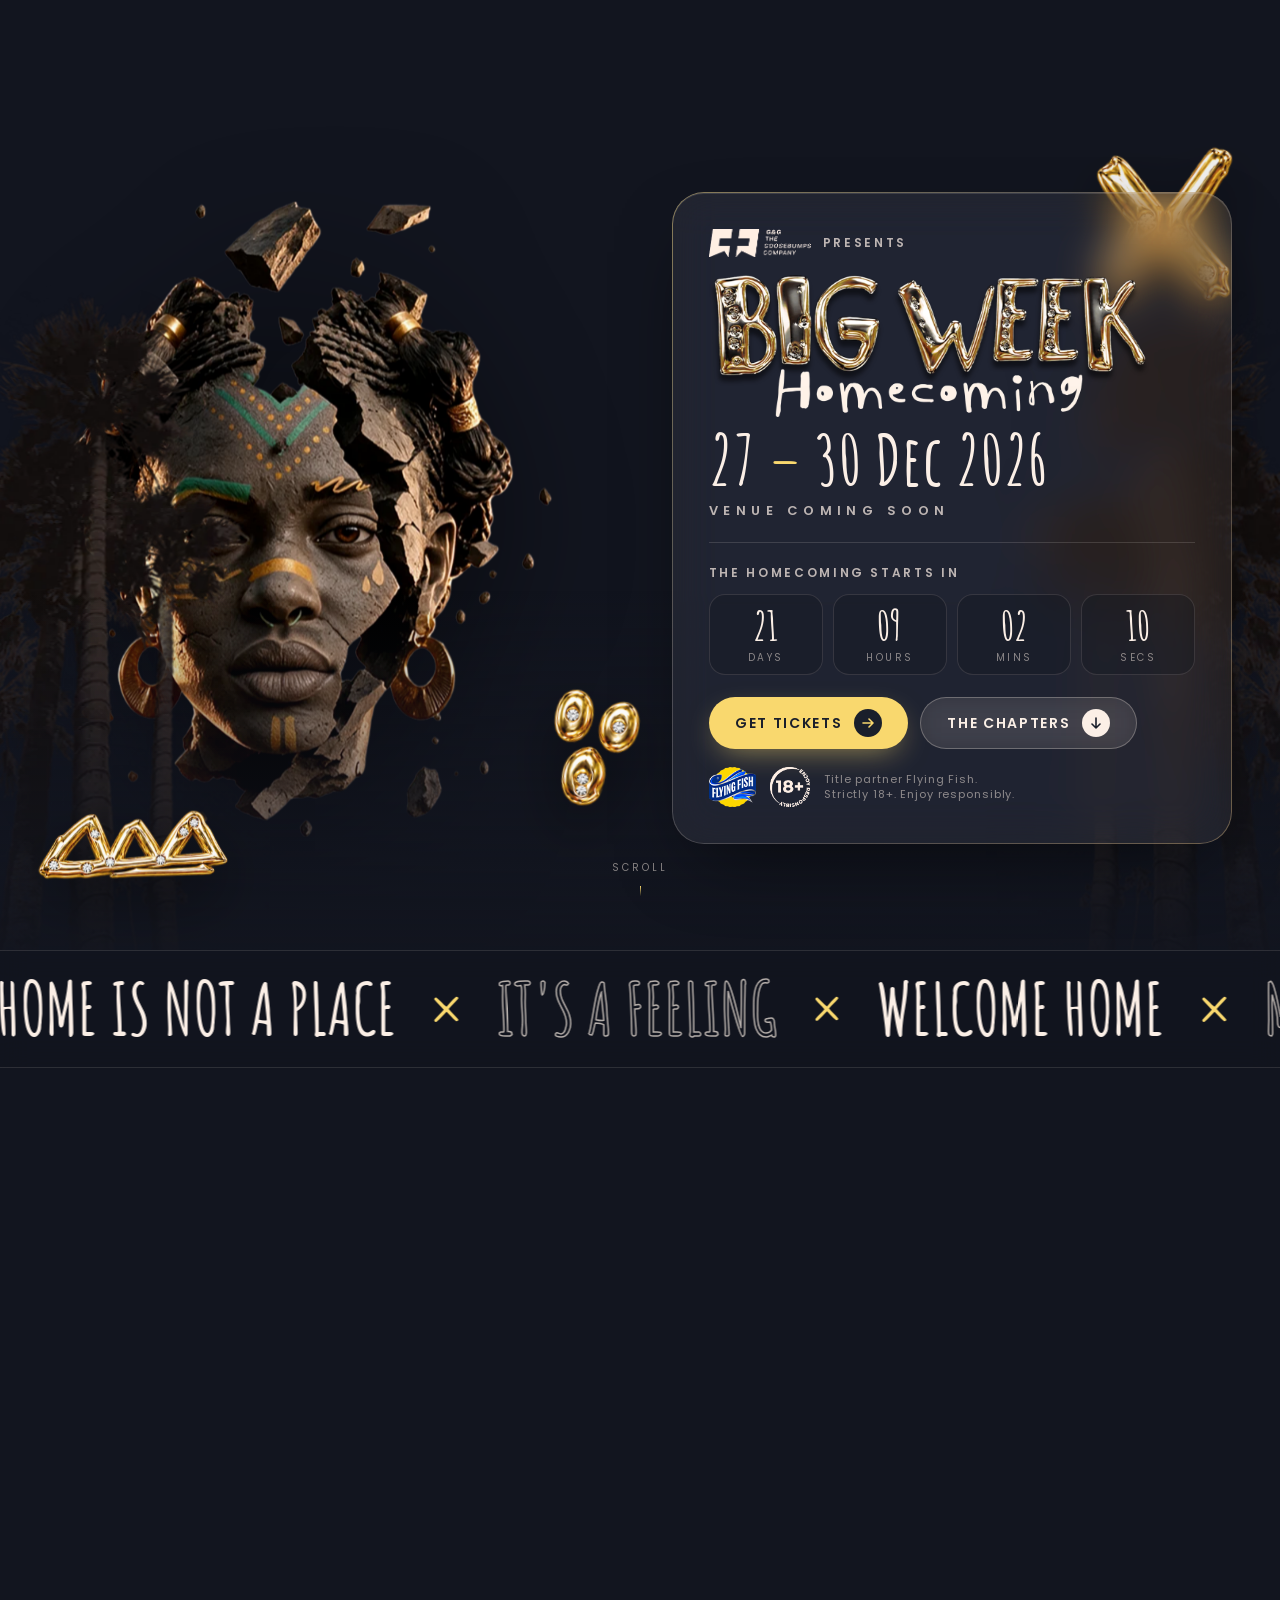
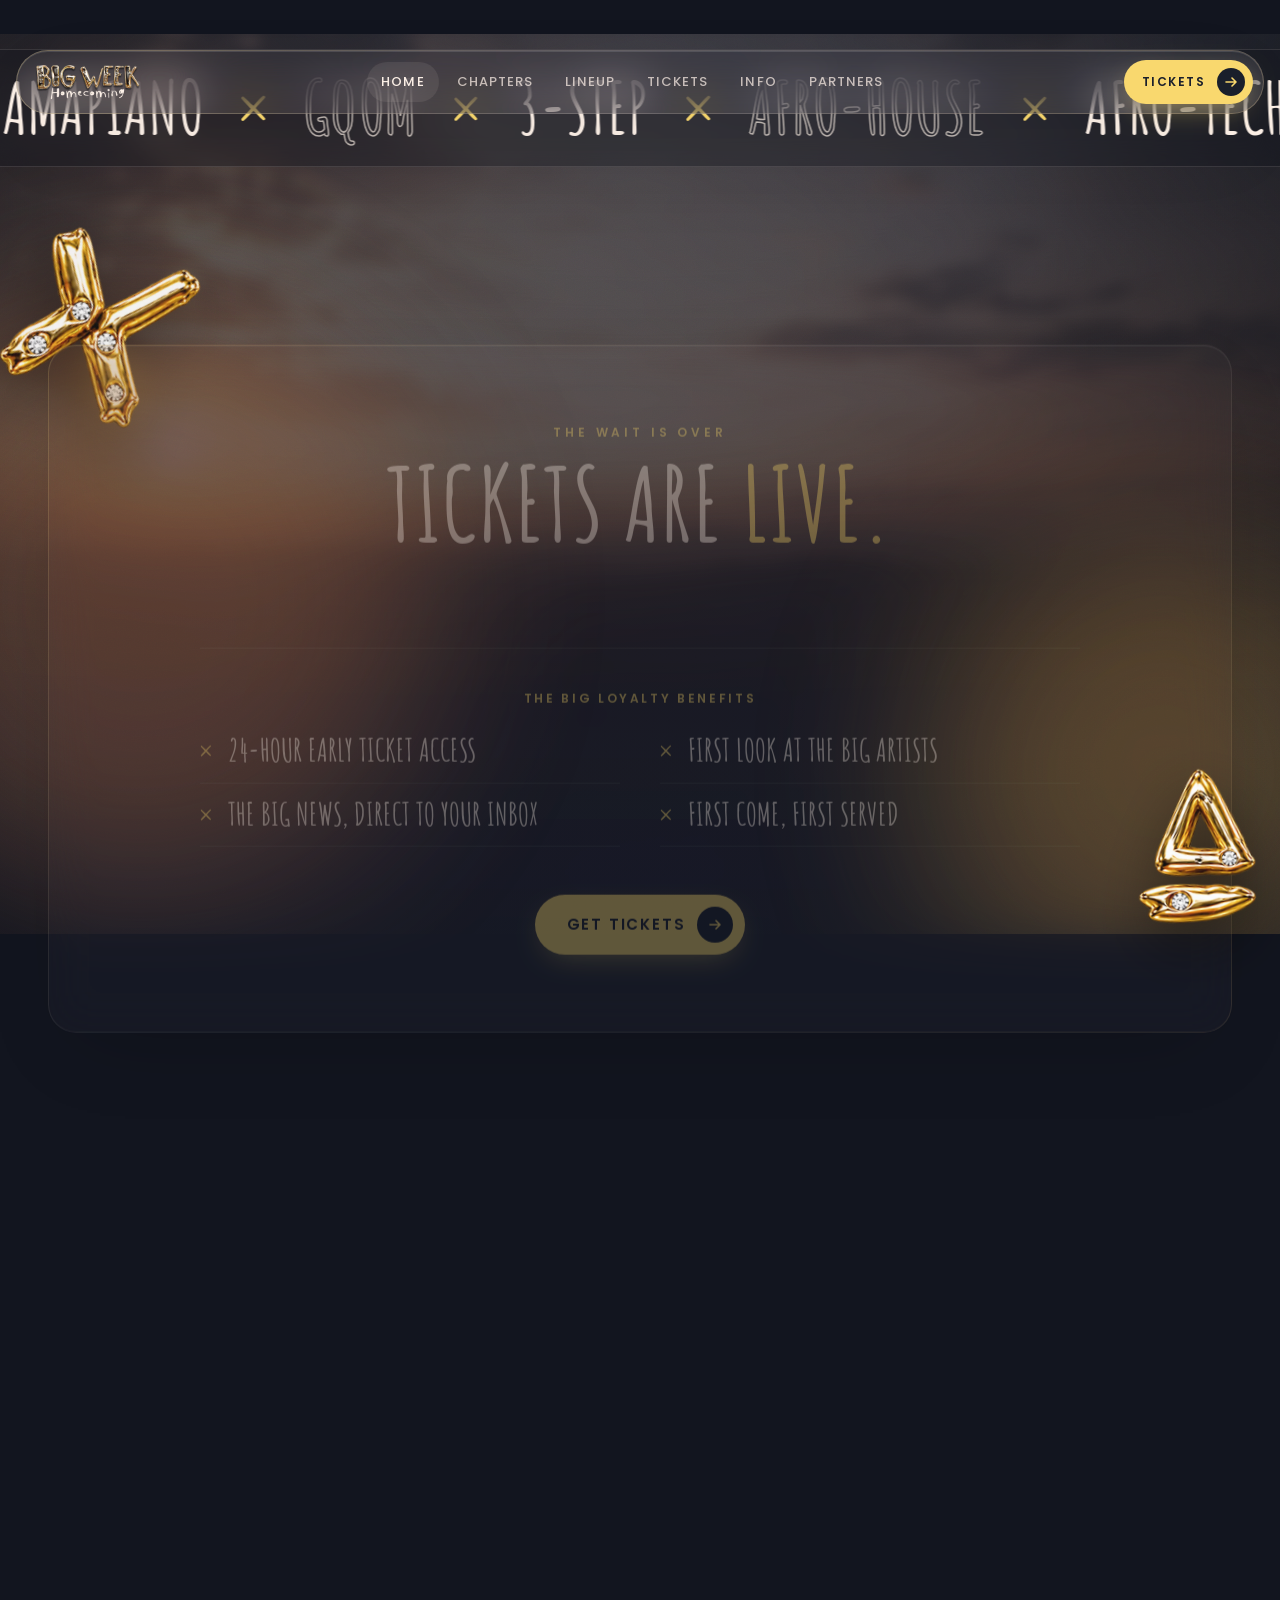
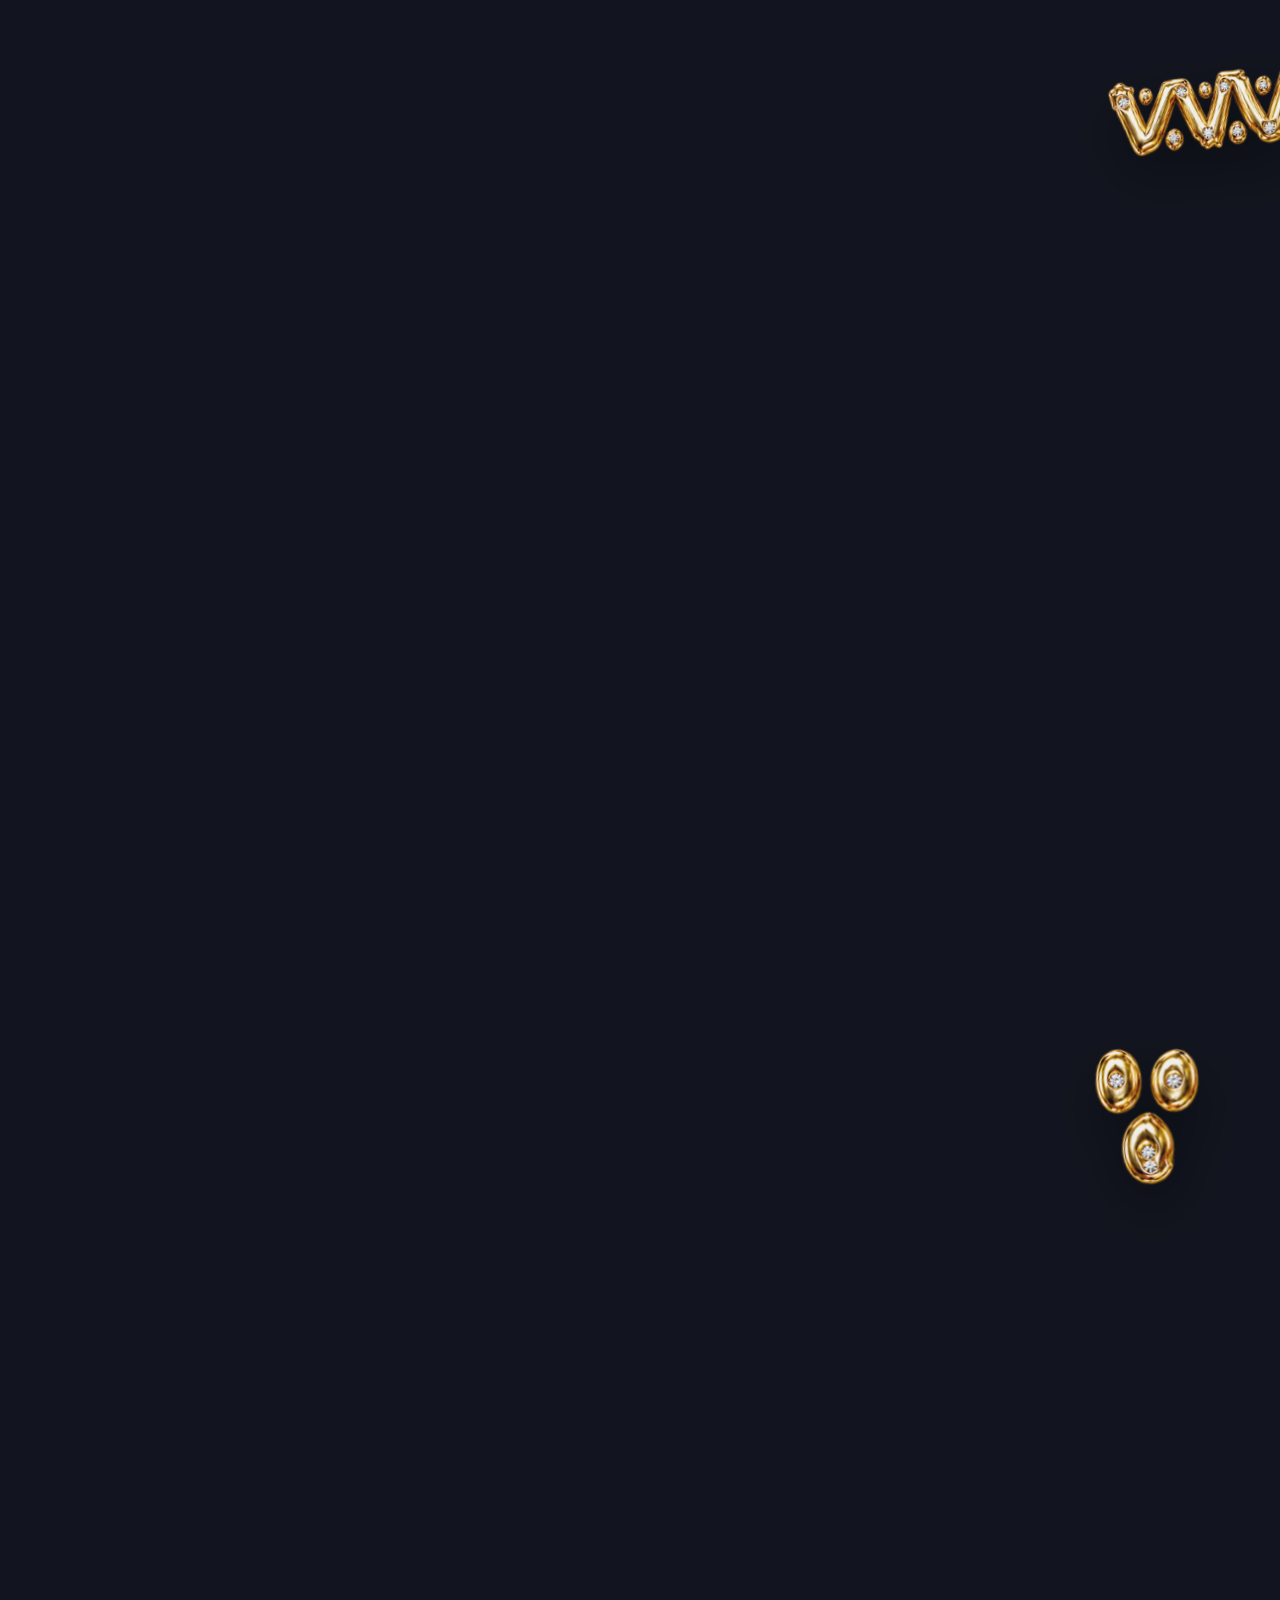
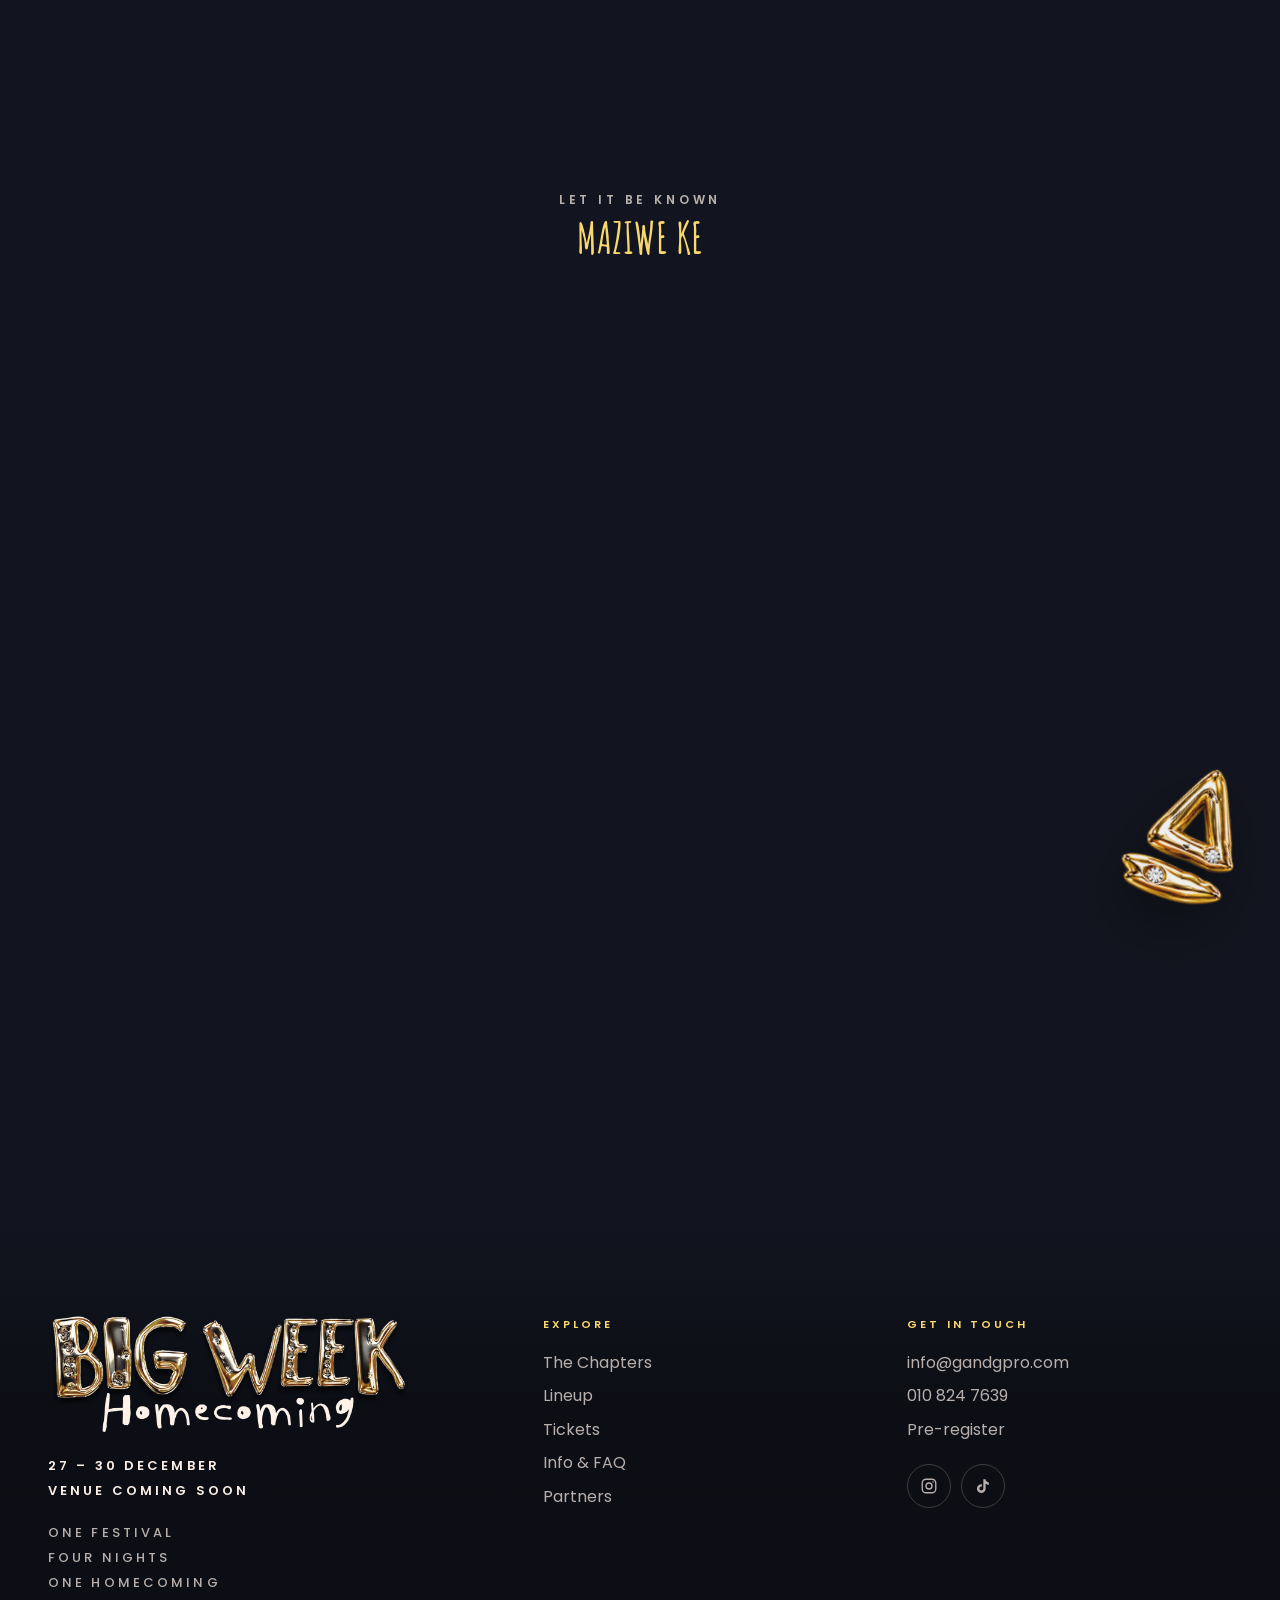
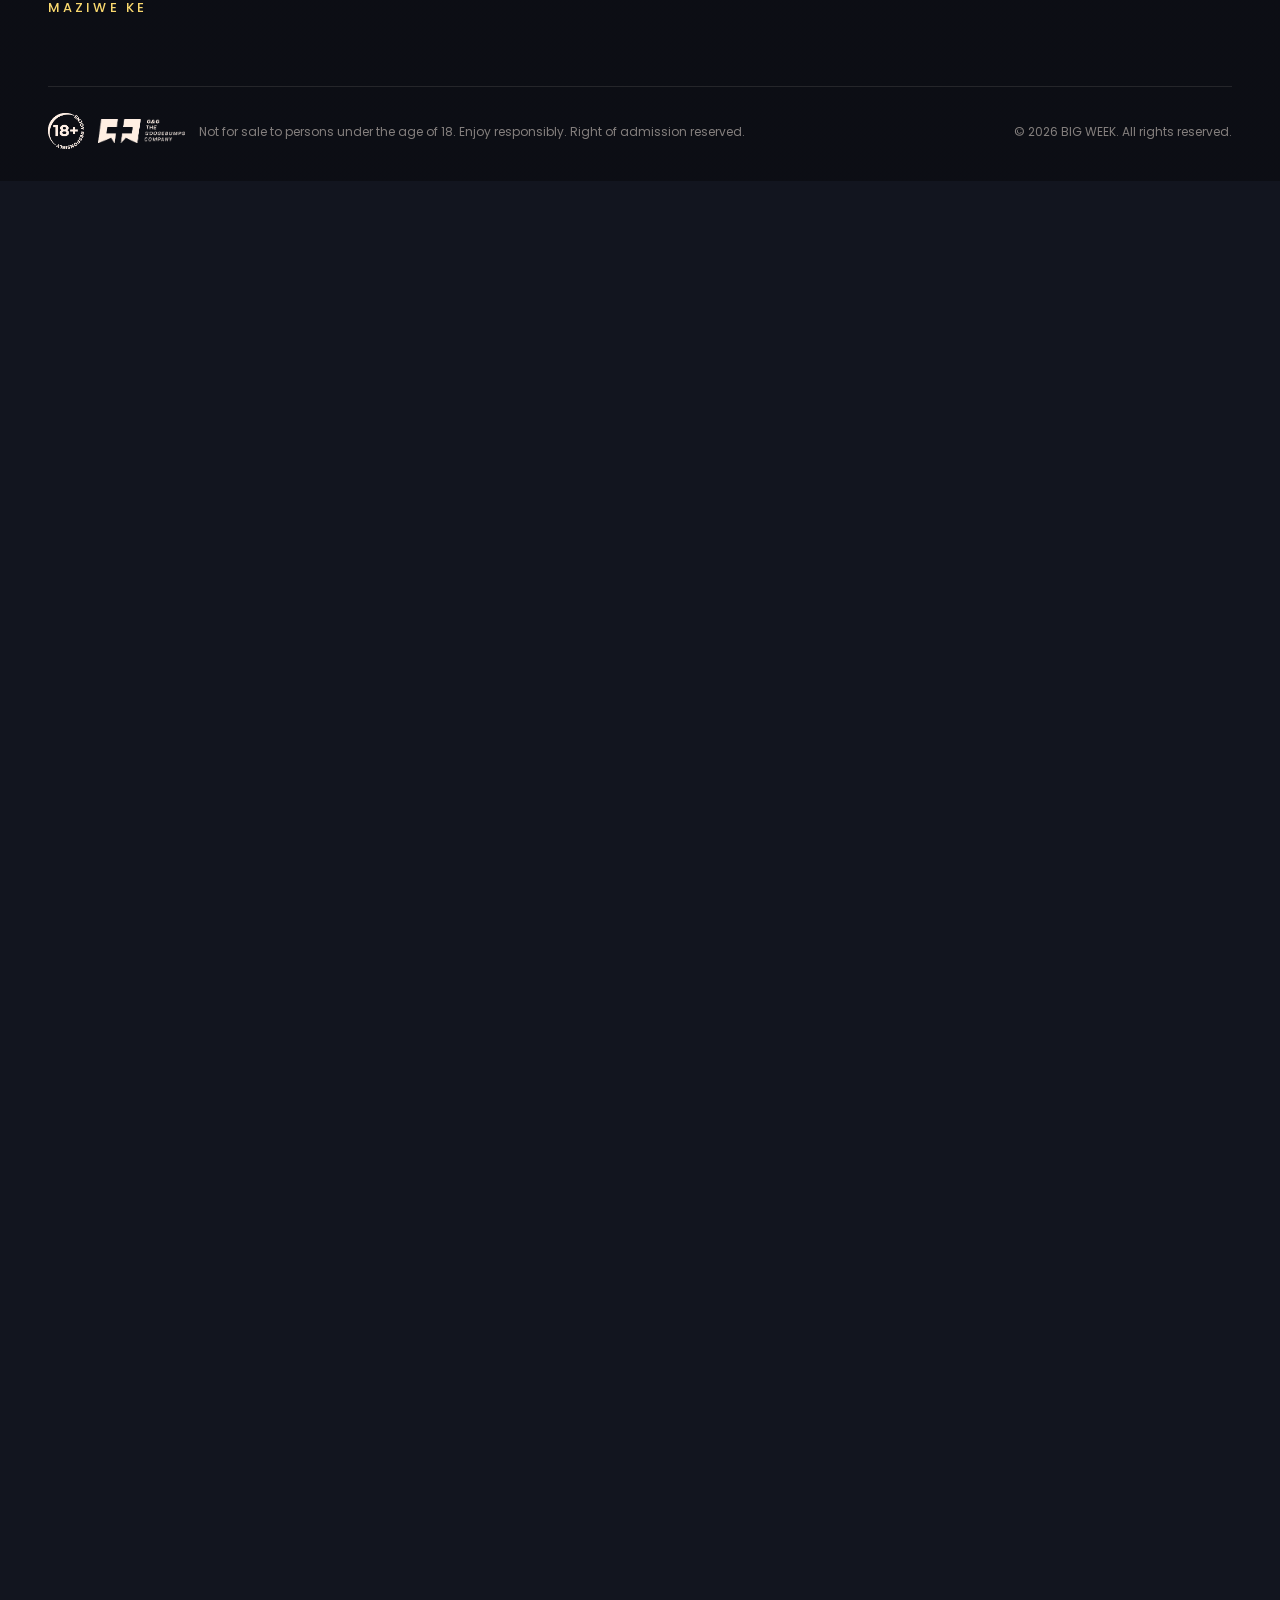
==== commit 81d62a56: "Add version tags to CSS/JS so browsers load updates immediately Co-Authored-By: Claude Opus 5.5 <nor" ====
--- a/index.html
+++ b/index.html
@@ -19,7 +19,7 @@
 
   <link rel="preload" as="image" href="assets/img/sky.jpg">
   <link rel="preload" as="image" href="assets/img/head.webp">
-  <link rel="stylesheet" href="assets/css/style.css">
+  <link rel="stylesheet" href="assets/css/style.css?v=20261002b">
 </head>
 <body data-state="prereg">
   <a class="skip-link" href="#main">Skip to content</a>
@@ -443,7 +443,7 @@
     </div>
   </footer>
 
-  <script src="assets/js/config.js"></script>
-  <script src="assets/js/main.js"></script>
+  <script src="assets/js/config.js?v=20261002b"></script>
+  <script src="assets/js/main.js?v=20261002b"></script>
 </body>
 </html>
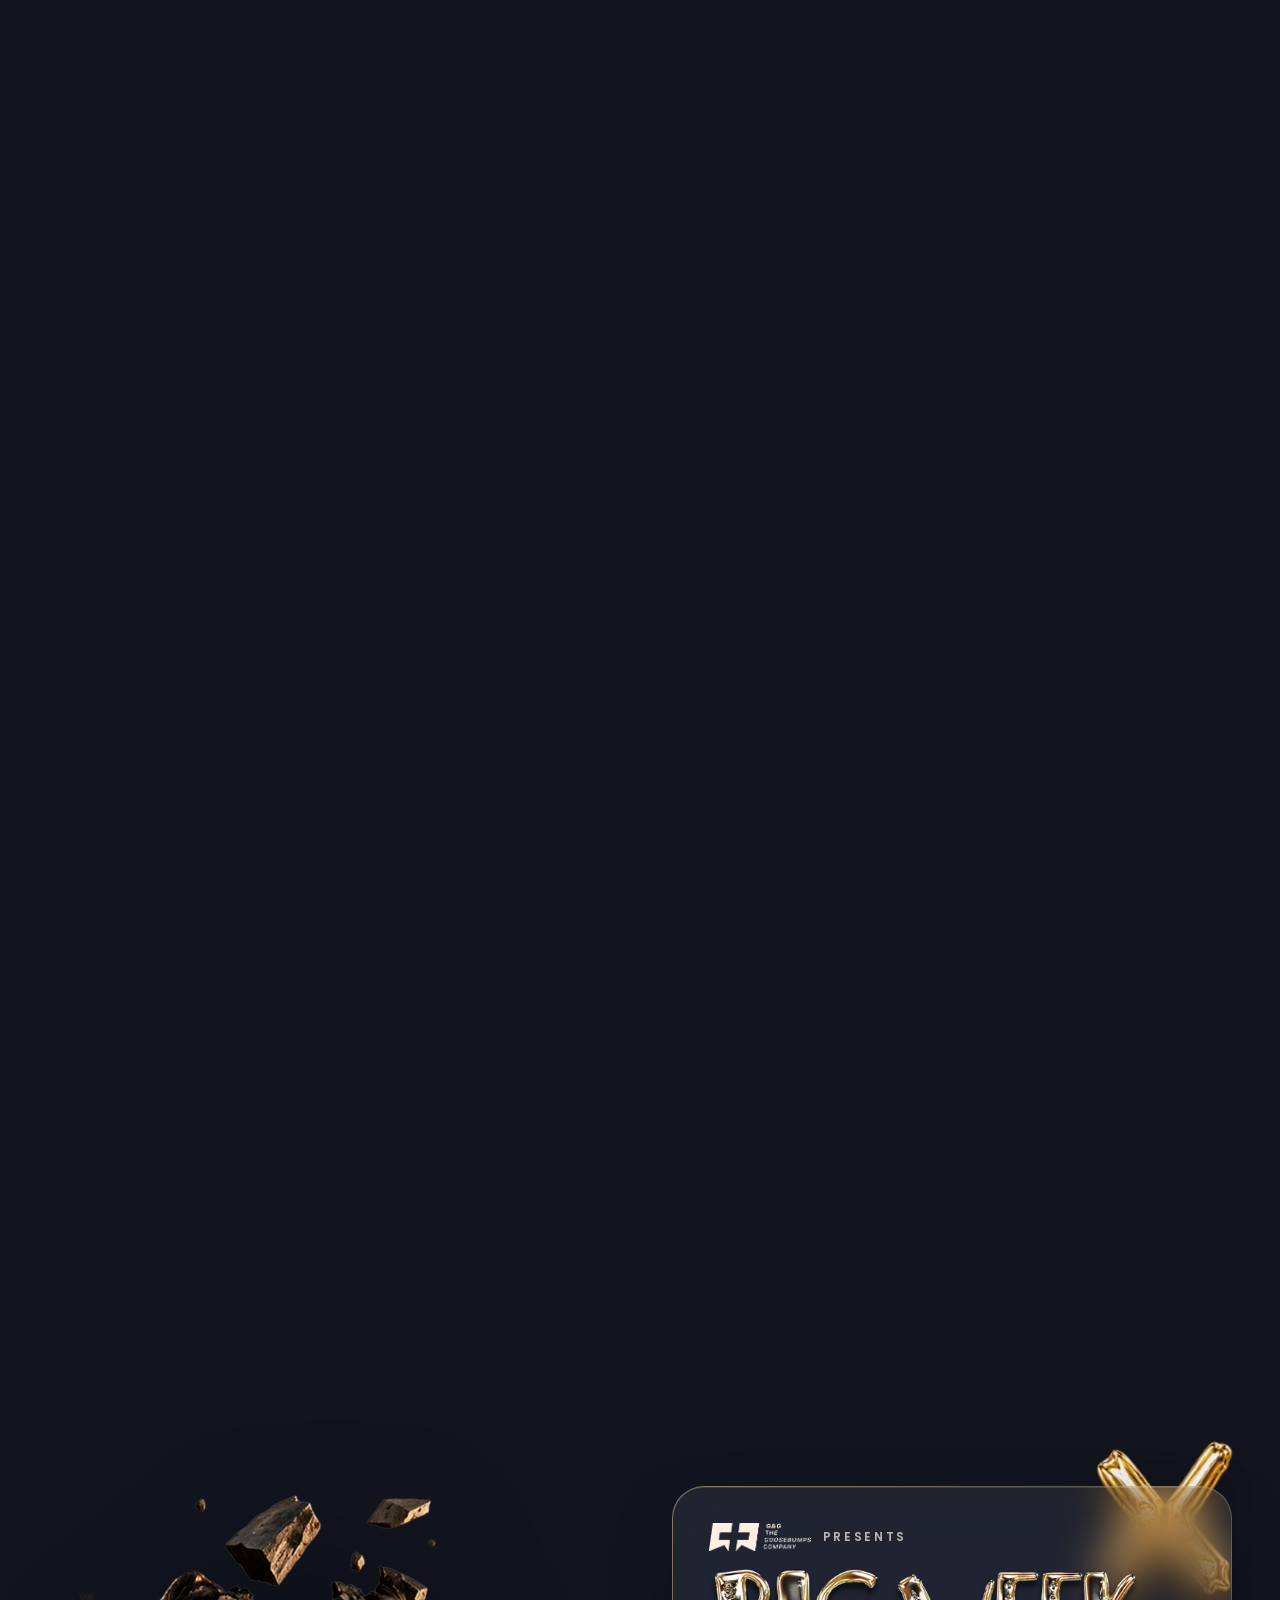
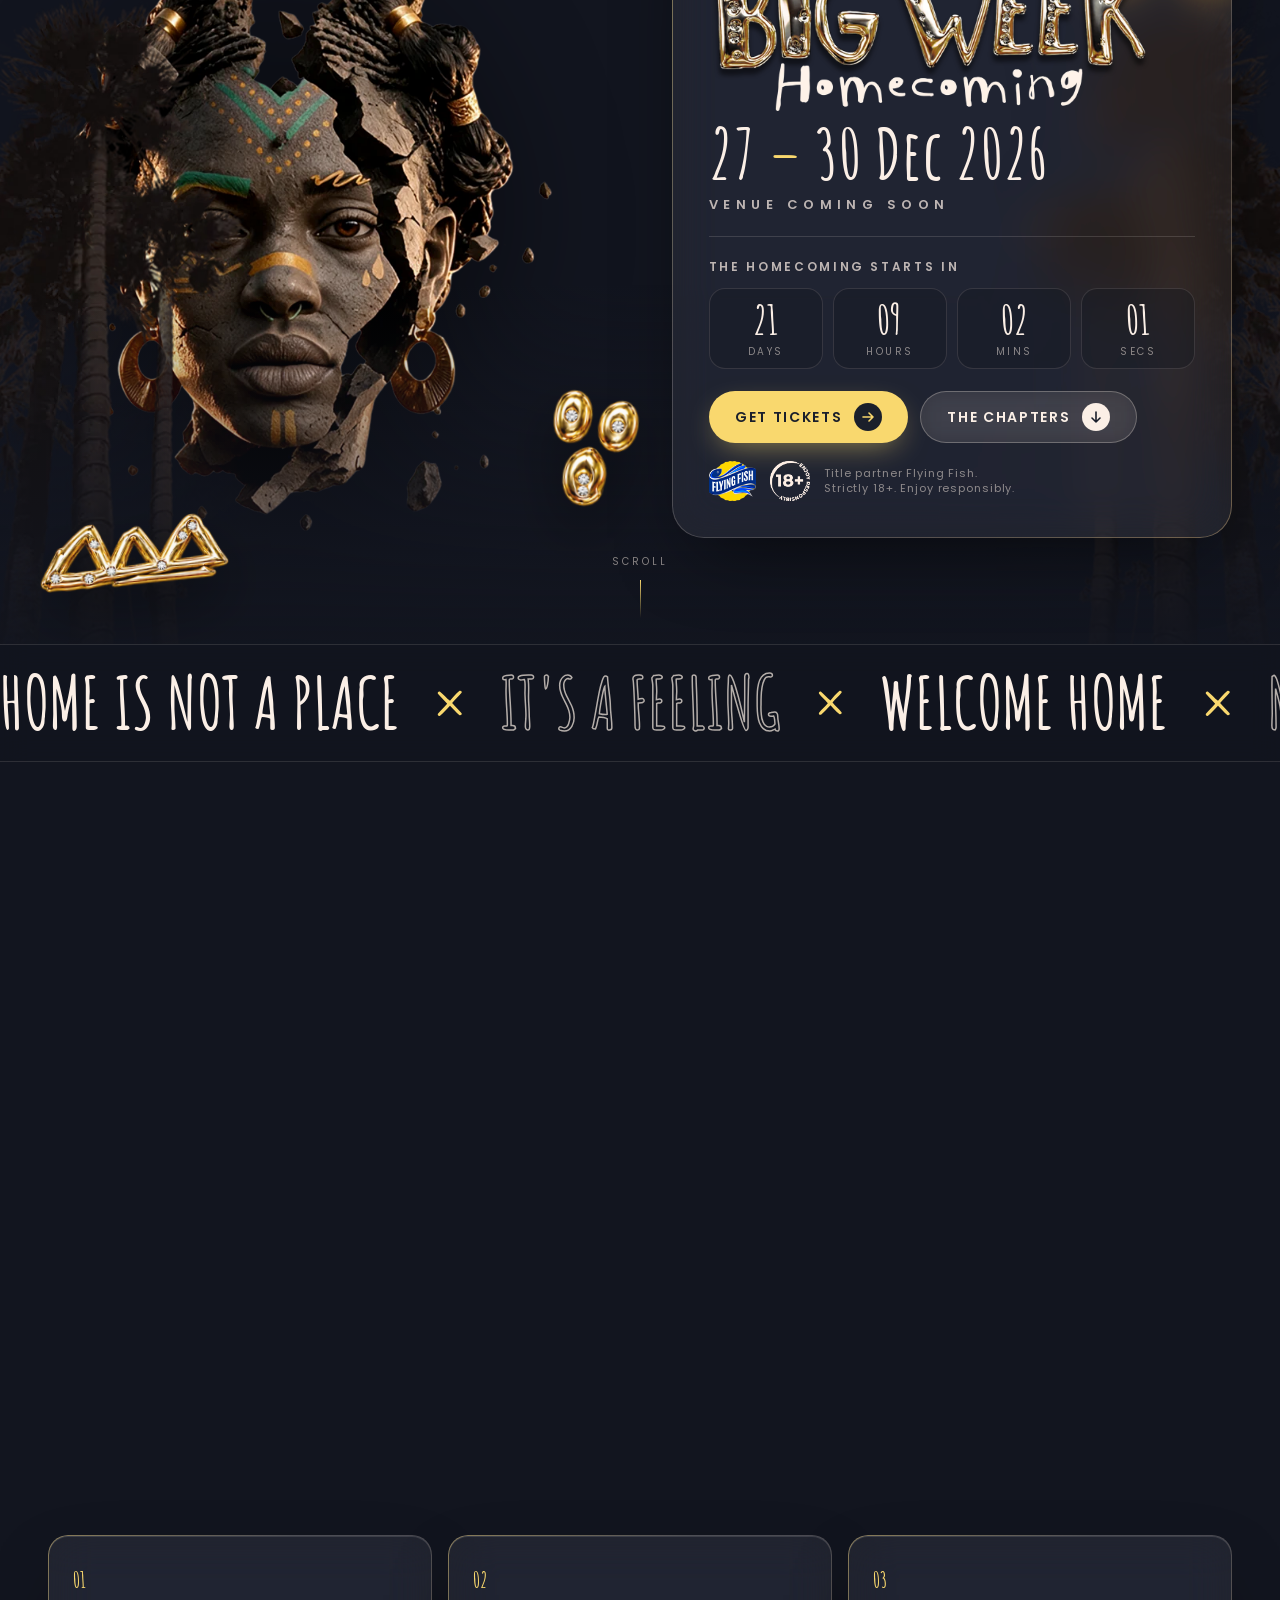
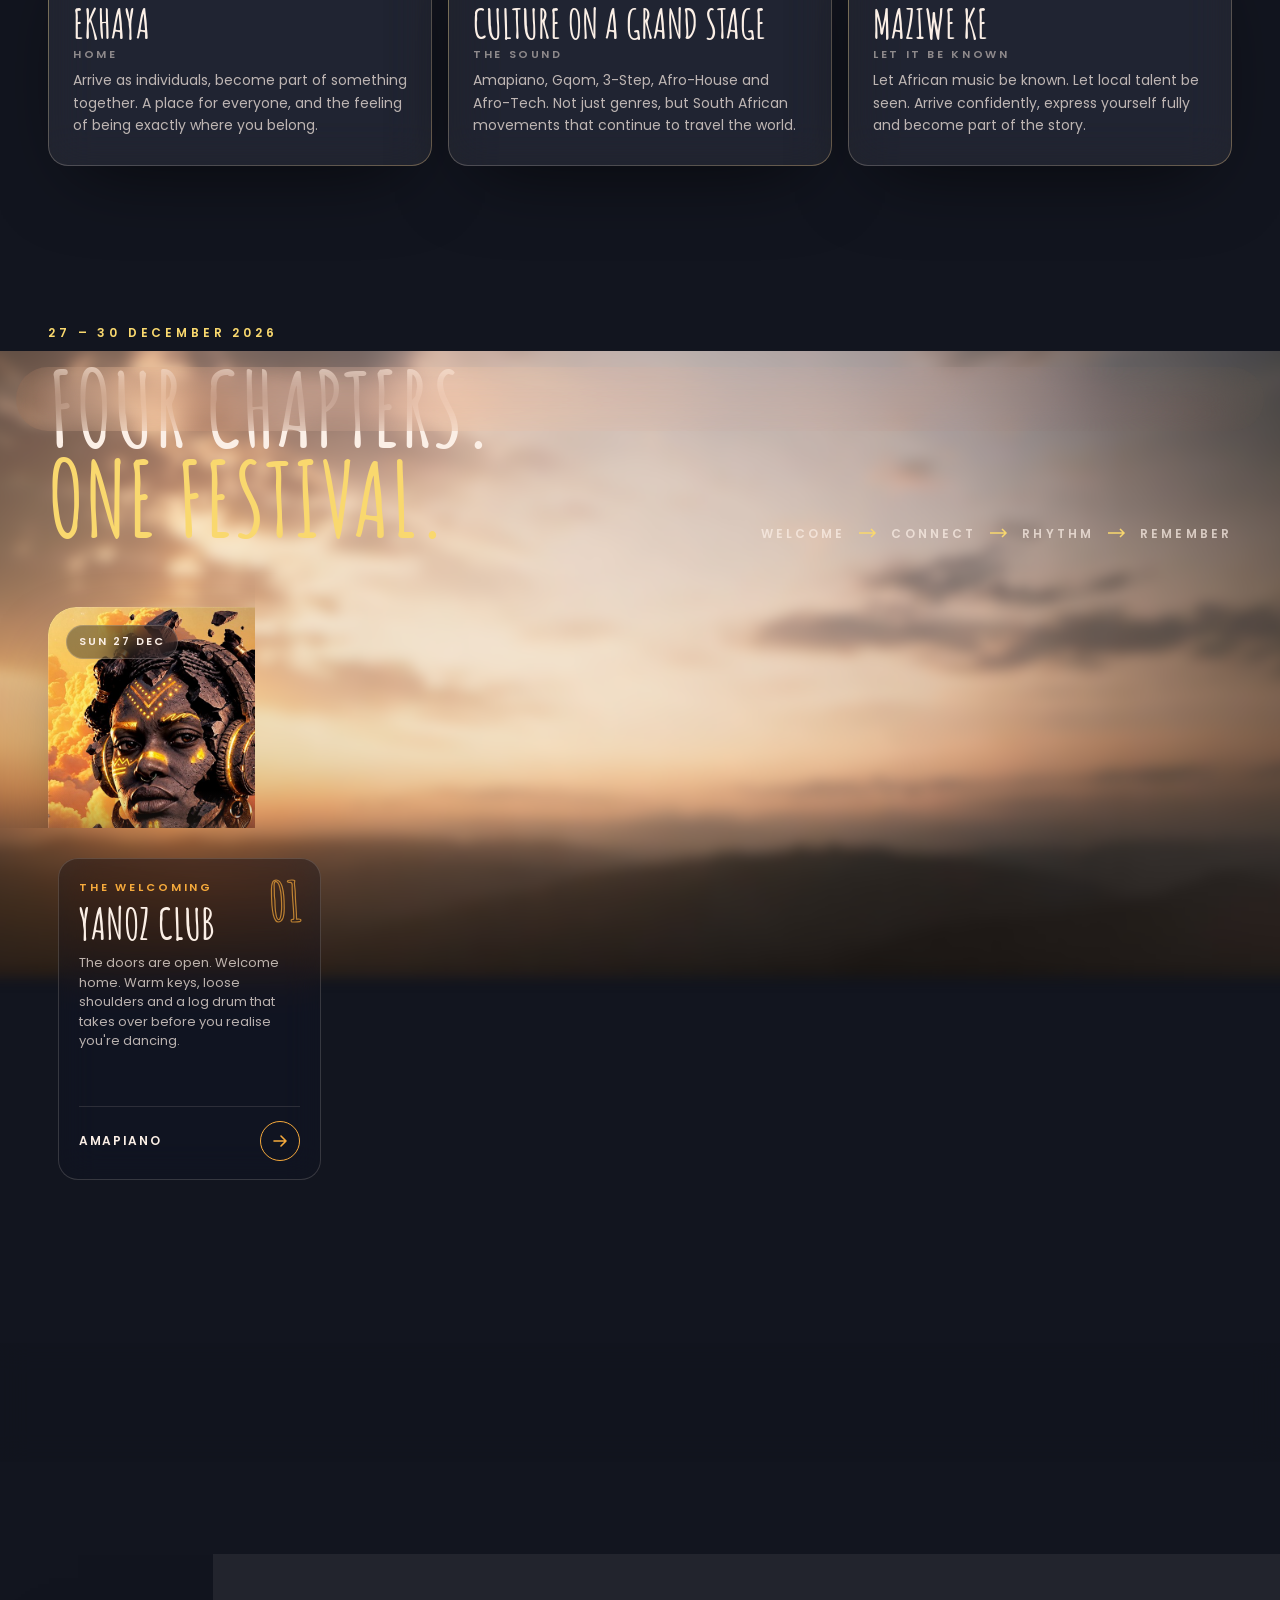
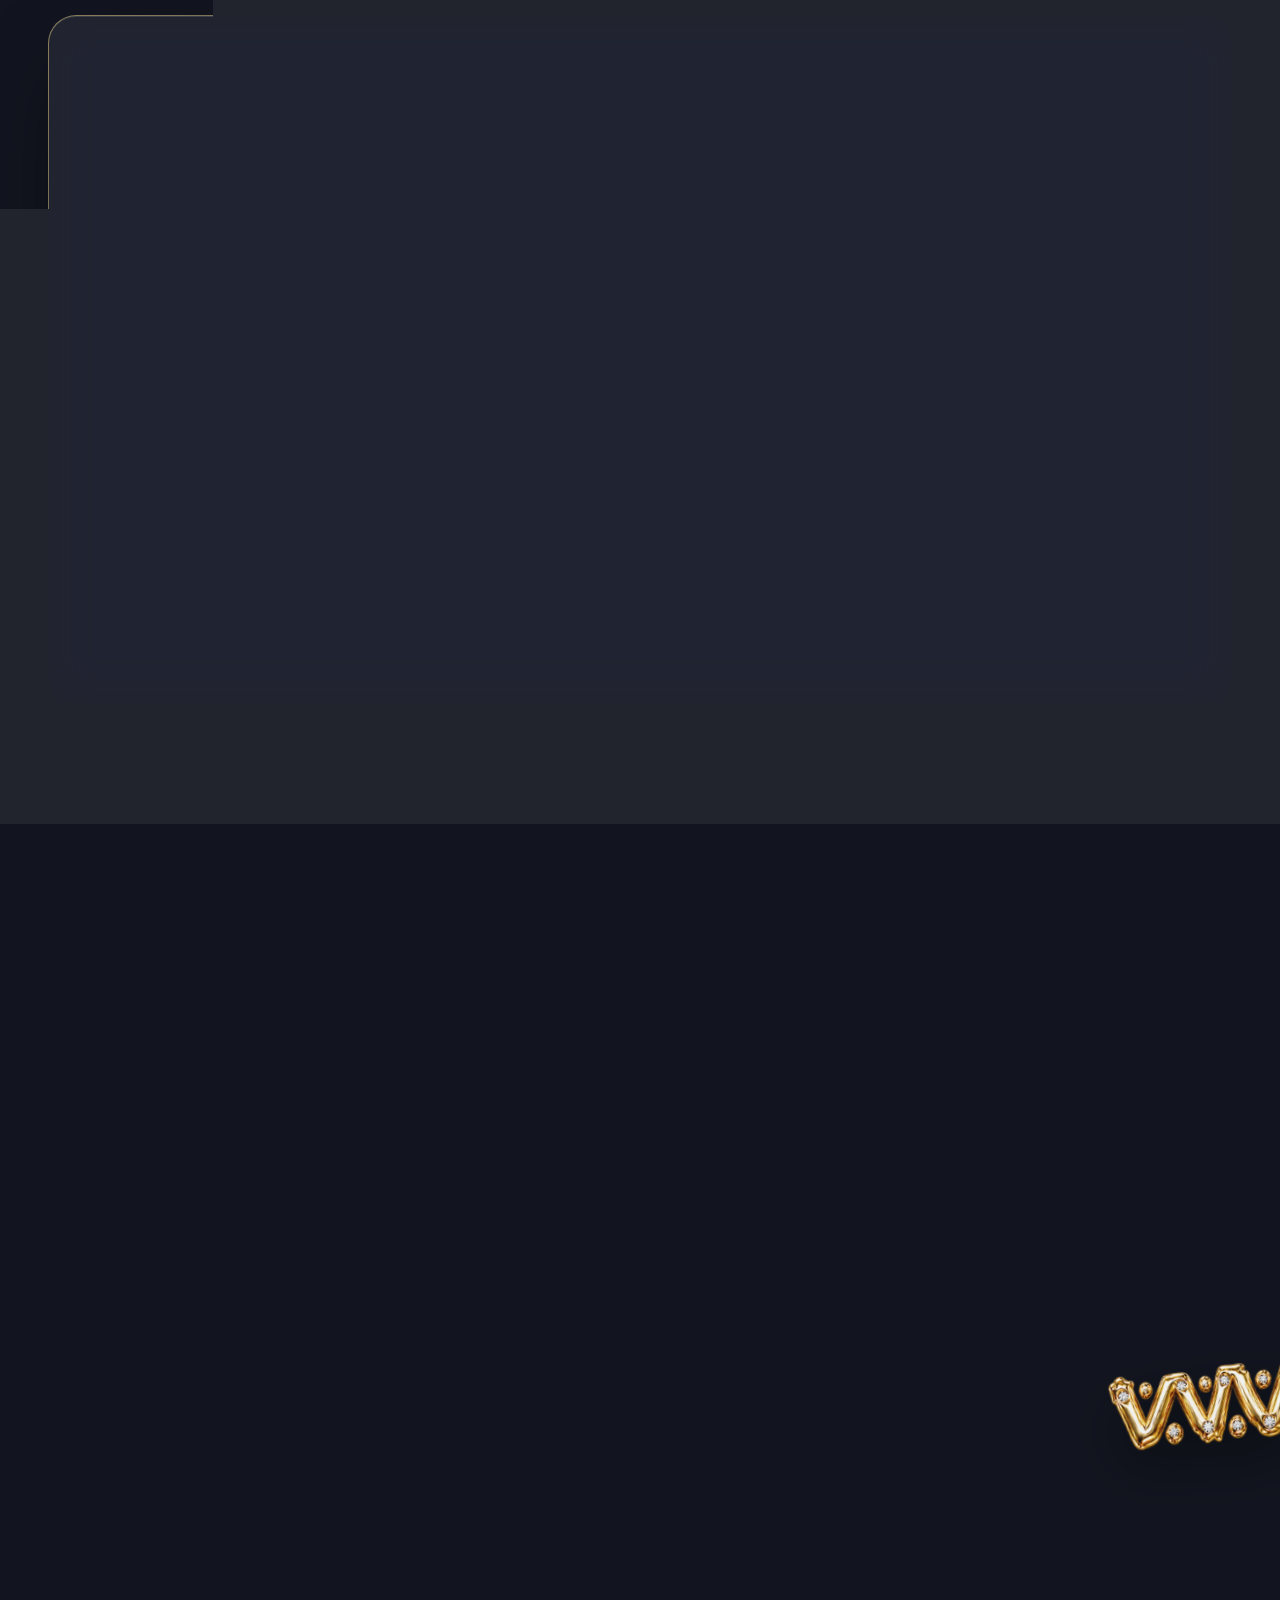
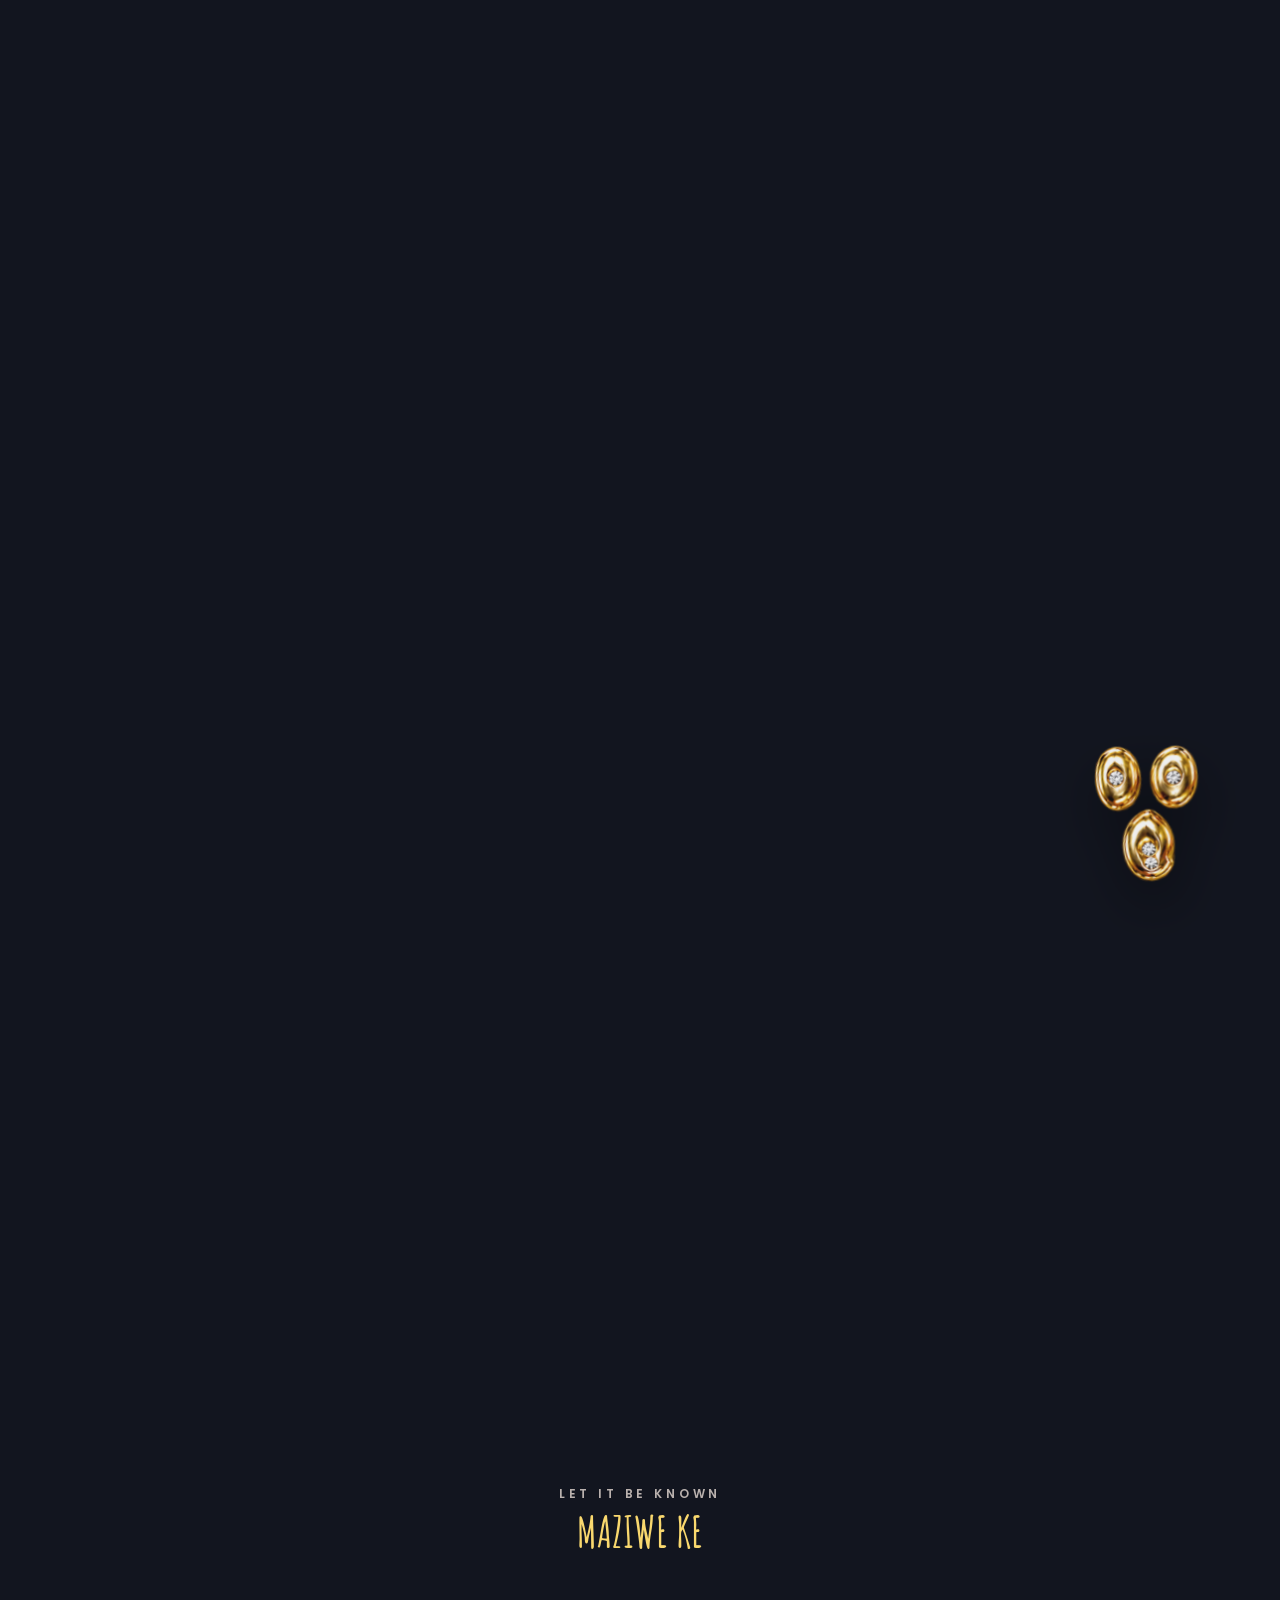
==== commit b0fd3ae2: "Howler buttons show Coming soon until on-sale; pre-registration closed All Howler-linked buttons ren" ====
--- a/index.html
+++ b/index.html
@@ -19,7 +19,7 @@
 
   <link rel="preload" as="image" href="assets/img/sky.jpg">
   <link rel="preload" as="image" href="assets/img/head.webp">
-  <link rel="stylesheet" href="assets/css/style.css?v=20261002b">
+  <link rel="stylesheet" href="assets/css/style.css?v=20261002c">
 </head>
 <body data-state="prereg">
   <a class="skip-link" href="#main">Skip to content</a>
@@ -51,7 +51,7 @@
     </nav>
     <div style="display:flex;gap:8px;align-items:center">
       <a class="btn nav__cta" data-show="prereg" data-link="preRegister" href="#pre-register">Pre-Register <span class="btn__arrow" aria-hidden="true"><svg width="12" height="12" viewBox="0 0 12 12" fill="none"><path d="M1 6h10M7 2l4 4-4 4" stroke="currentColor" stroke-width="1.6" stroke-linecap="round" stroke-linejoin="round"/></svg></span></a>
-      <a class="btn nav__cta" data-show="closed loyalty onsale" data-link="tickets" href="tickets.html">Tickets <span class="btn__arrow" aria-hidden="true"><svg width="12" height="12" viewBox="0 0 12 12" fill="none"><path d="M1 6h10M7 2l4 4-4 4" stroke="currentColor" stroke-width="1.6" stroke-linecap="round" stroke-linejoin="round"/></svg></span></a>
+      <a class="btn nav__cta" data-show="closed loyalty onsale" href="tickets.html">Tickets <span class="btn__arrow" aria-hidden="true"><svg width="12" height="12" viewBox="0 0 12 12" fill="none"><path d="M1 6h10M7 2l4 4-4 4" stroke="currentColor" stroke-width="1.6" stroke-linecap="round" stroke-linejoin="round"/></svg></span></a>
       <button class="nav__toggle" aria-label="Open menu" aria-expanded="false" aria-controls="mobile-menu"><span></span></button>
     </div>
   </header>
@@ -64,7 +64,7 @@
     <a class="mobile-menu__link" href="info.html"><small>04</small>Info</a>
     <a class="mobile-menu__link" href="partners.html"><small>05</small>Partners</a>
     <a class="btn" data-show="prereg" data-link="preRegister" href="#pre-register">Pre-Register Now <span class="btn__arrow" aria-hidden="true"><svg width="12" height="12" viewBox="0 0 12 12" fill="none"><path d="M1 6h10M7 2l4 4-4 4" stroke="currentColor" stroke-width="1.6" stroke-linecap="round" stroke-linejoin="round"/></svg></span></a>
-    <a class="btn" data-show="closed loyalty onsale" data-link="tickets" href="tickets.html">Get Tickets <span class="btn__arrow" aria-hidden="true"><svg width="12" height="12" viewBox="0 0 12 12" fill="none"><path d="M1 6h10M7 2l4 4-4 4" stroke="currentColor" stroke-width="1.6" stroke-linecap="round" stroke-linejoin="round"/></svg></span></a>
+    <a class="btn" data-show="closed loyalty onsale" href="tickets.html">Get Tickets <span class="btn__arrow" aria-hidden="true"><svg width="12" height="12" viewBox="0 0 12 12" fill="none"><path d="M1 6h10M7 2l4 4-4 4" stroke="currentColor" stroke-width="1.6" stroke-linecap="round" stroke-linejoin="round"/></svg></span></a>
   </div>
 
   <main id="main">
@@ -264,7 +264,8 @@
             <a class="btn btn--lg" data-show="prereg" data-link="preRegister" href="#pre-register">Pre-Register Now <span class="btn__arrow" aria-hidden="true"><svg width="12" height="12" viewBox="0 0 12 12" fill="none"><path d="M1 6h10M7 2l4 4-4 4" stroke="currentColor" stroke-width="1.6" stroke-linecap="round" stroke-linejoin="round"/></svg></span></a>
             <p class="onsale__closed" data-show="closed">Pre-registration has closed. Public sale opens 6 October.</p>
             <a class="btn btn--lg" data-show="loyalty onsale" data-link="tickets" href="tickets.html">Get Tickets <span class="btn__arrow" aria-hidden="true"><svg width="12" height="12" viewBox="0 0 12 12" fill="none"><path d="M1 6h10M7 2l4 4-4 4" stroke="currentColor" stroke-width="1.6" stroke-linecap="round" stroke-linejoin="round"/></svg></span></a>
-            <p class="onsale__note" data-show="prereg closed">Pre-registration closes 4 October at midnight. Early access does not guarantee an Early Bird ticket; tickets are first come, first served. Loyalty customers must still pre-register to receive 24-hour early access.</p>
+            <p class="onsale__note" data-show="prereg">Pre-registration closes 4 October at midnight. Early access does not guarantee an Early Bird ticket; tickets are first come, first served. Loyalty customers must still pre-register to receive 24-hour early access.</p>
+            <p class="onsale__note" data-show="closed">Pre-registration is now closed. Pre-registered fam get first access at 12:00 on 5 October; everyone else from 12:00 on 6 October. Early access does not guarantee an Early Bird ticket; tickets are first come, first served.</p>
           </div>
         </div>
       </div>
@@ -424,7 +425,7 @@
           <ul>
             <li><a href="mailto:info@gandgpro.com">info@gandgpro.com</a></li>
             <li><a href="tel:+27108247639">010 824 7639</a></li>
-            <li><a data-link="preRegister" href="#pre-register">Pre-register</a></li>
+            <li><a data-link="tickets" data-soon="Tickets: coming soon" href="tickets.html">Buy tickets</a></li>
           </ul>
           <div class="socials">
             <a href="https://www.instagram.com/bigweekfestival/" target="_blank" rel="noopener" aria-label="BIG WEEK on Instagram"><svg width="18" height="18" viewBox="0 0 24 24" fill="none" stroke="currentColor" stroke-width="1.8" aria-hidden="true"><rect x="3" y="3" width="18" height="18" rx="5"/><circle cx="12" cy="12" r="4"/><circle cx="17.5" cy="6.5" r="1" fill="currentColor" stroke="none"/></svg></a>
@@ -443,7 +444,7 @@
     </div>
   </footer>
 
-  <script src="assets/js/config.js?v=20261002b"></script>
-  <script src="assets/js/main.js?v=20261002b"></script>
+  <script src="assets/js/config.js?v=20261002c"></script>
+  <script src="assets/js/main.js?v=20261002c"></script>
 </body>
 </html>
--- a/assets/css/style.css
+++ b/assets/css/style.css
@@ -182,6 +182,13 @@
   background: var(--navy); color: var(--butter); transition: transform 0.35s var(--ease);
 }
 .btn:hover .btn__arrow { transform: rotate(-45deg); }
+.btn--soon, .btn--soon:hover {
+  --bg: rgba(251, 239, 230, 0.08); --fg: var(--text-dim);
+  cursor: default; transform: none; box-shadow: none;
+  border: 1px dashed rgba(251, 239, 230, 0.35);
+  backdrop-filter: blur(10px); -webkit-backdrop-filter: blur(10px);
+}
+.tix__buy .btn--soon { --bg: rgba(26, 31, 43, 0.08); --fg: var(--navy); border-color: rgba(26, 31, 43, 0.45); }
 .btn--ghost {
   --bg: rgba(251, 239, 230, 0.08); --fg: var(--cream);
   border: 1px solid rgba(251, 239, 230, 0.28); box-shadow: none;
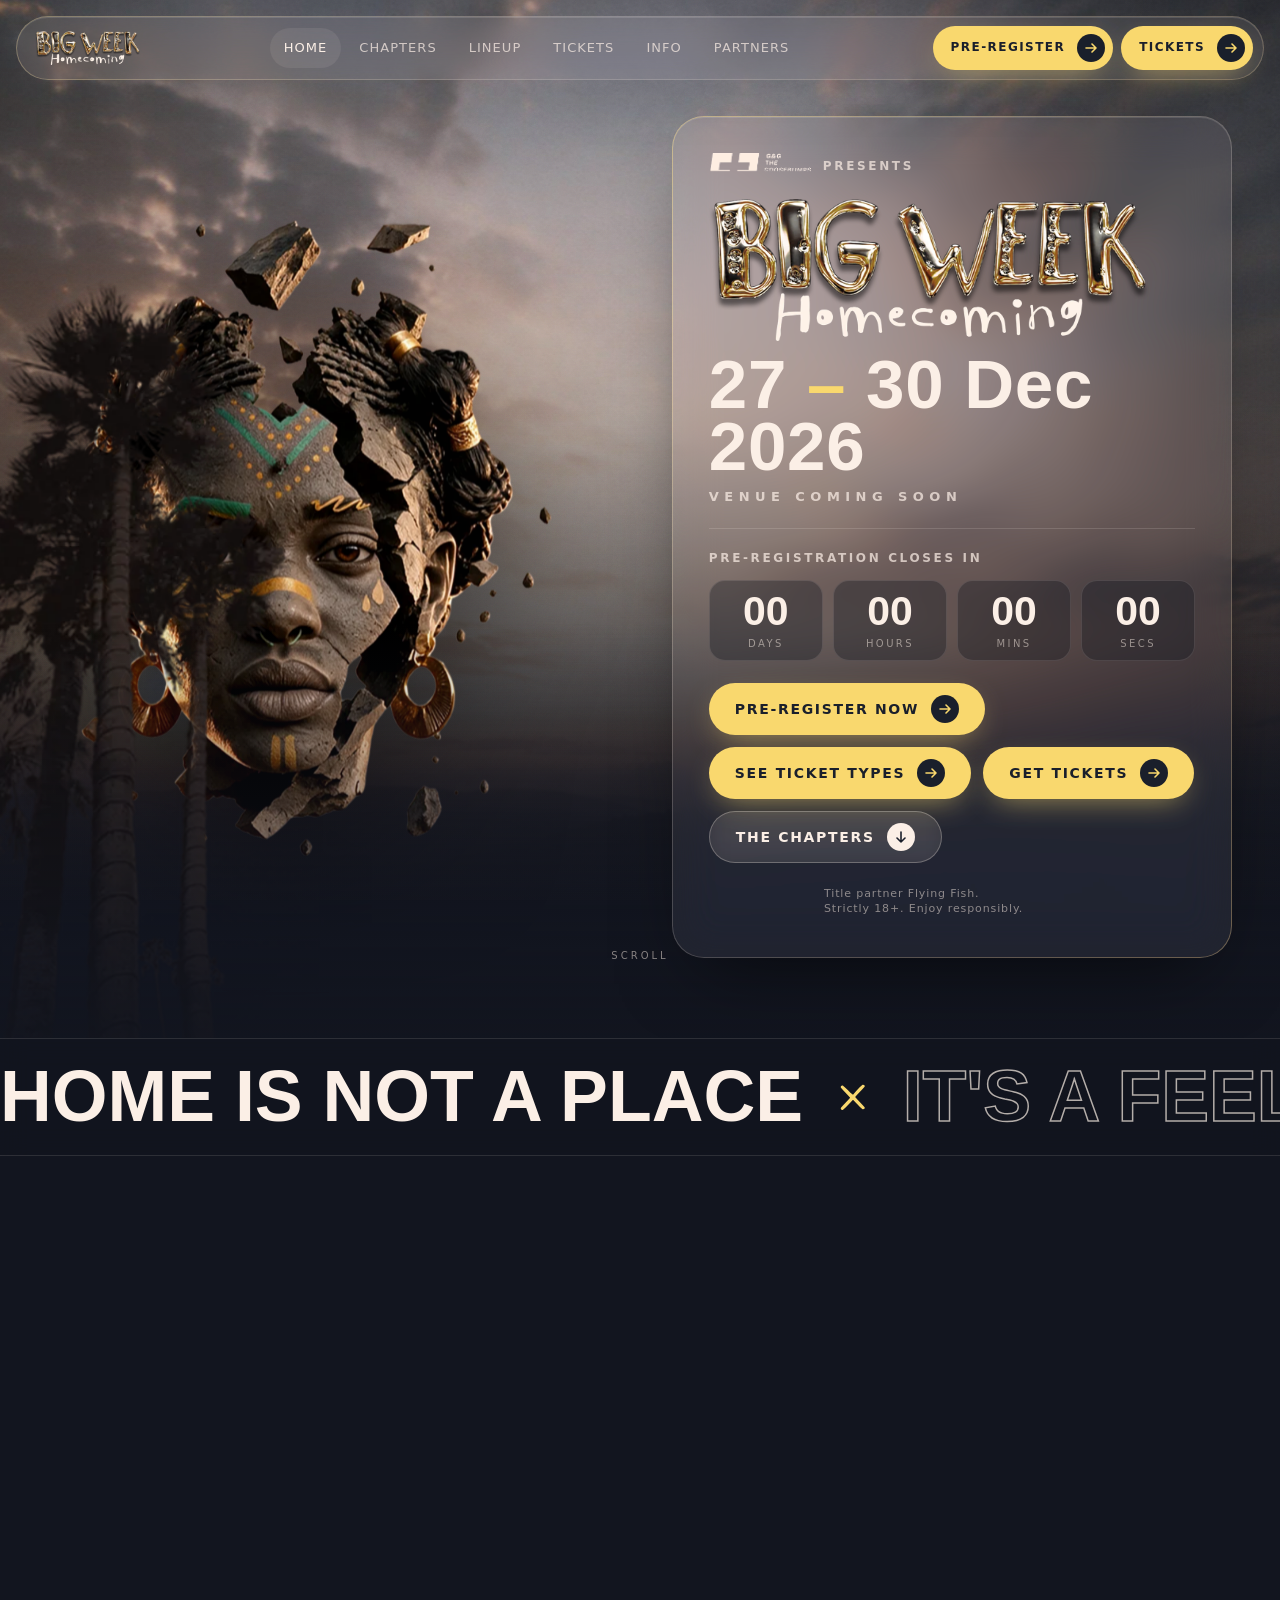
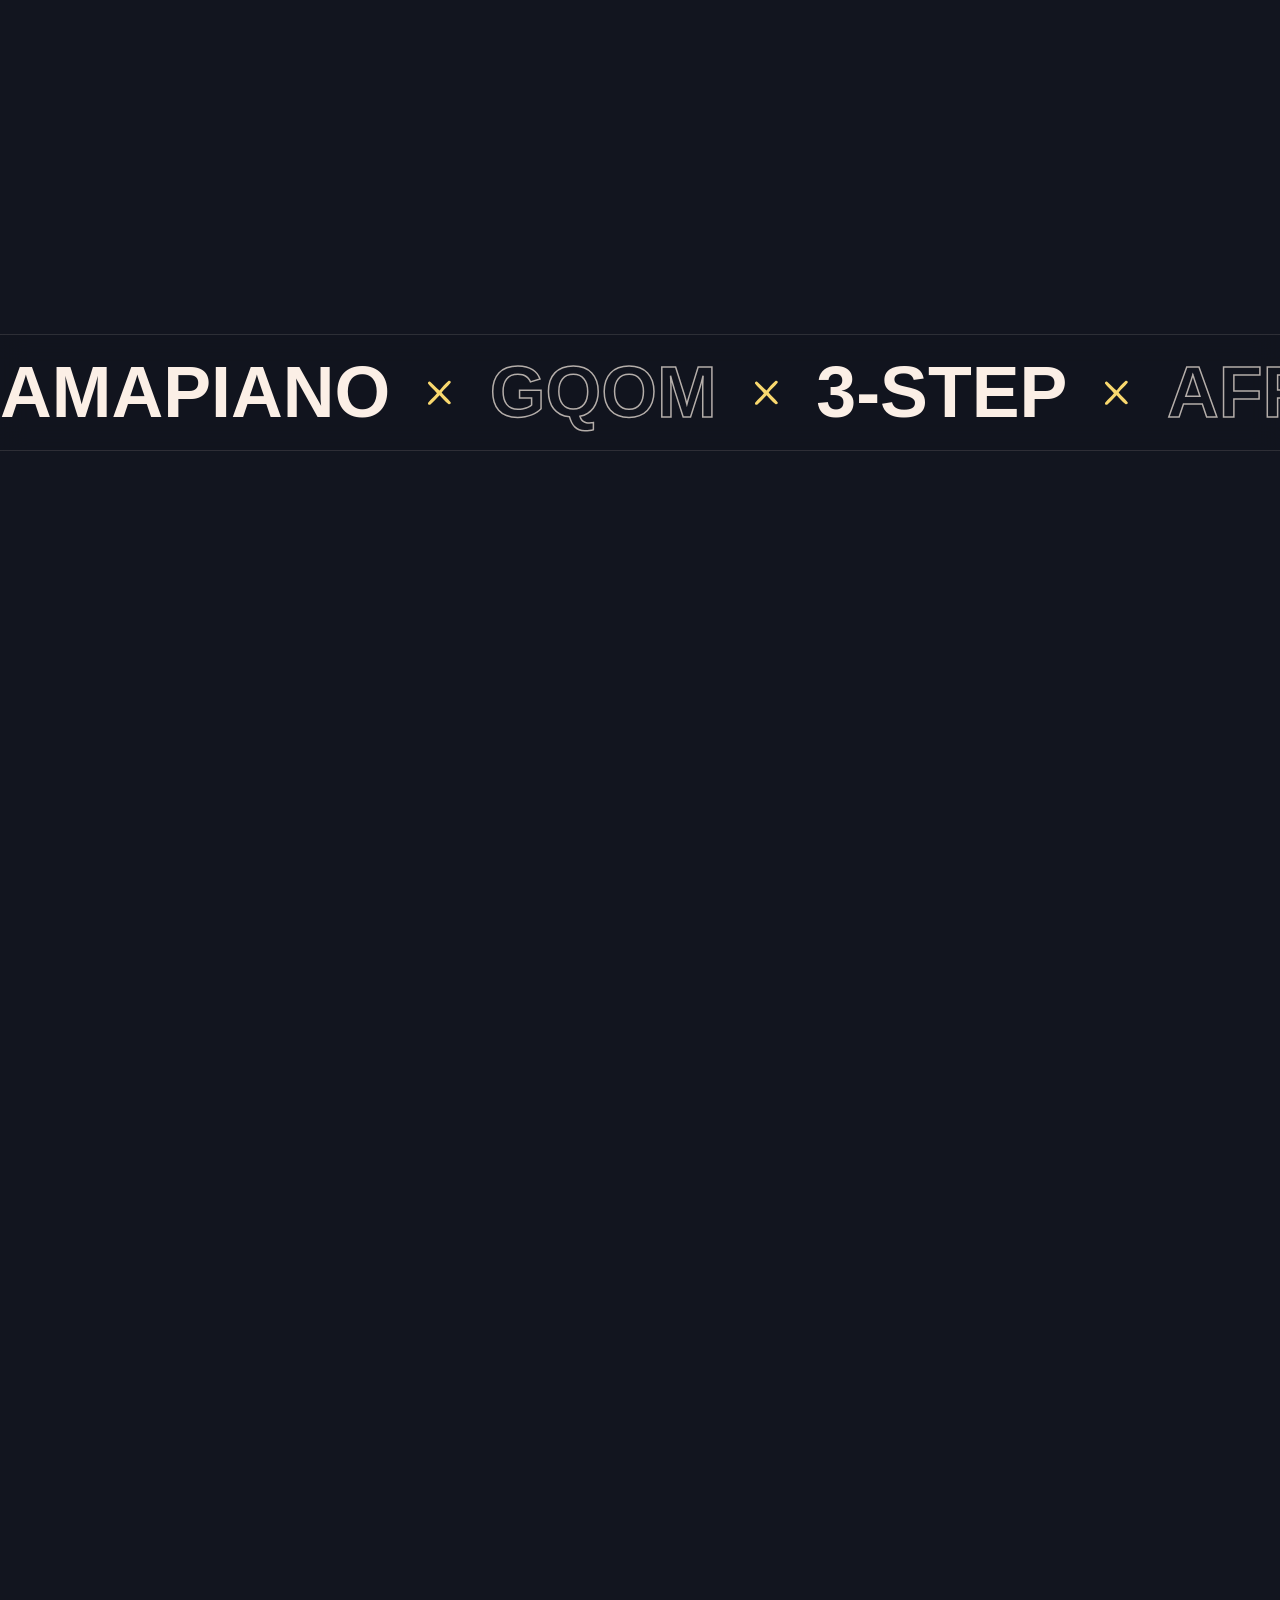
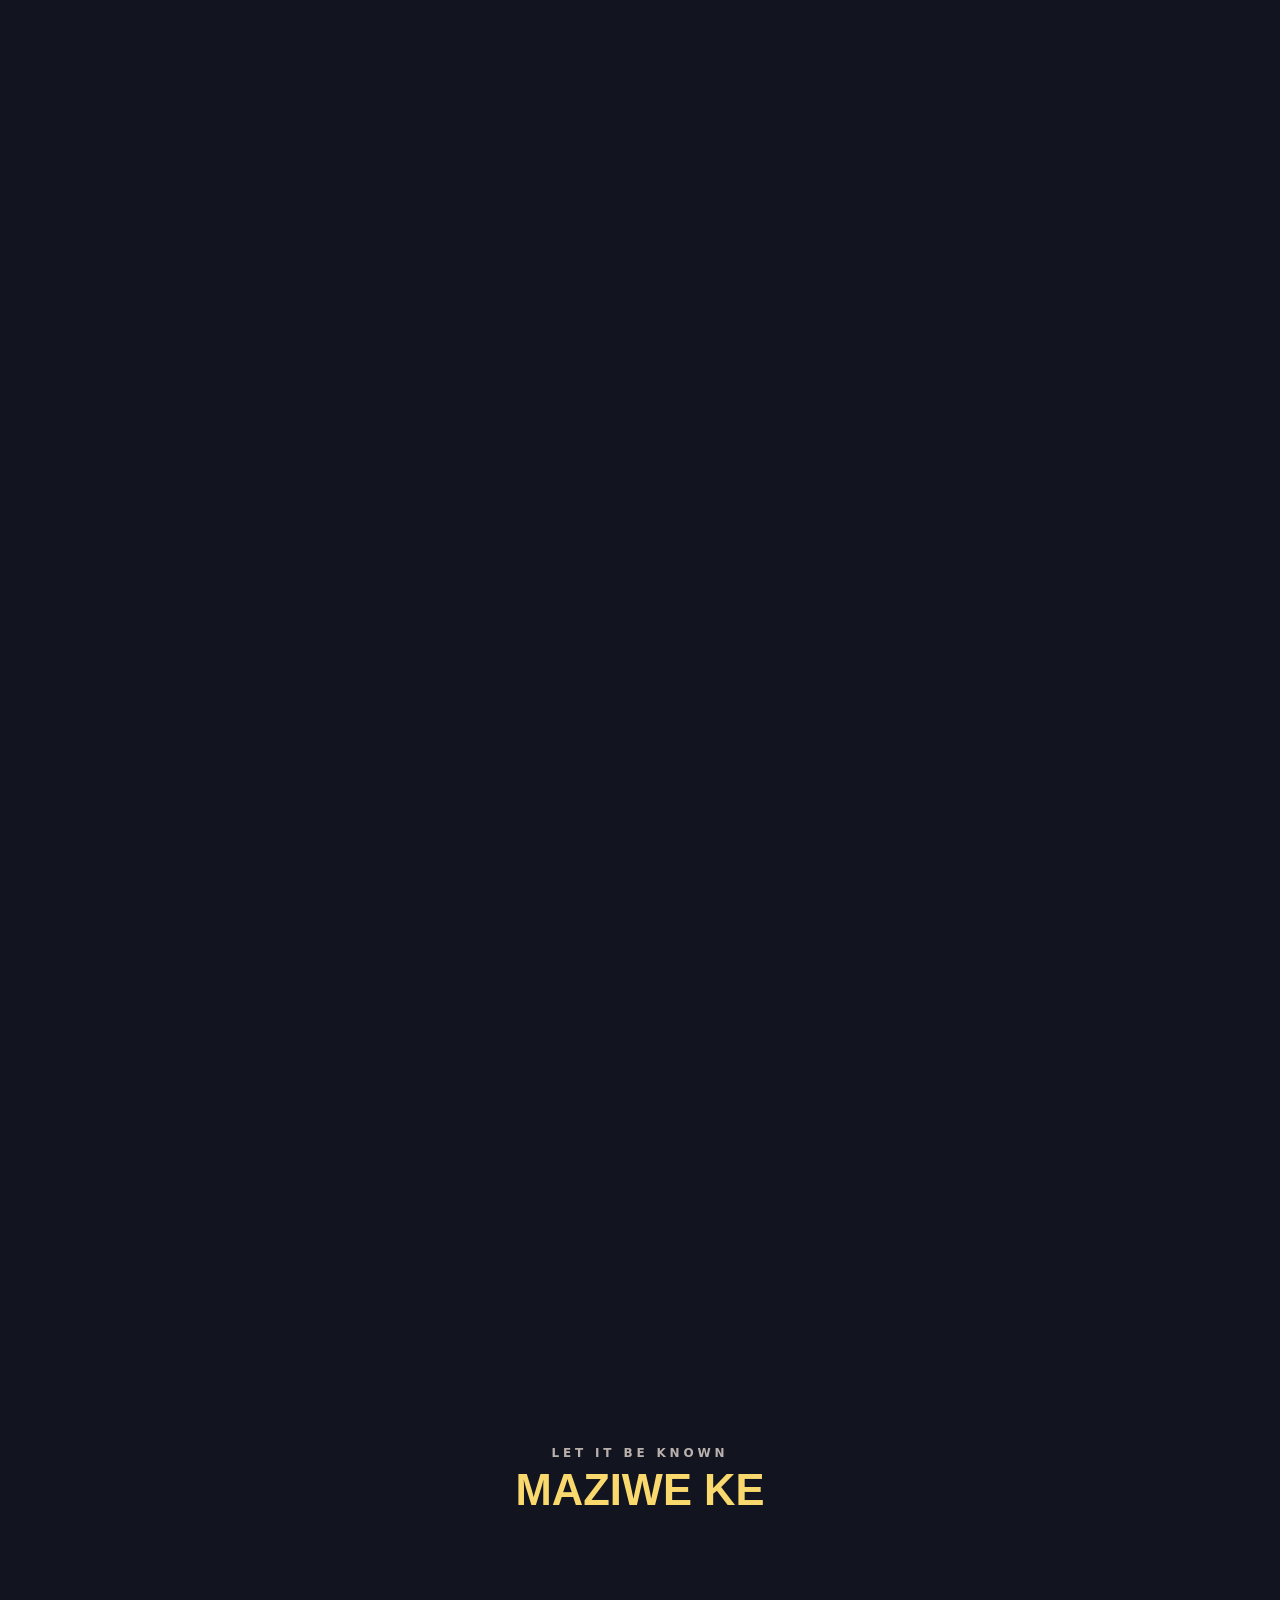
==== commit 06e933af: "Chapters: Yanoz Club heading word is now THE WELCOMING Co-Authored-By: Claude Opus 5.5 <noreply@anth" ====
--- a/index.html
+++ b/index.html
@@ -19,7 +19,7 @@
 
   <link rel="preload" as="image" href="assets/img/sky.jpg">
   <link rel="preload" as="image" href="assets/img/head.webp">
-  <link rel="stylesheet" href="assets/css/style.css?v=20261002c">
+  <link rel="stylesheet" href="assets/css/style.css?v=20261002d">
 </head>
 <body data-state="prereg">
   <a class="skip-link" href="#main">Skip to content</a>
@@ -444,7 +444,7 @@
     </div>
   </footer>
 
-  <script src="assets/js/config.js?v=20261002c"></script>
-  <script src="assets/js/main.js?v=20261002c"></script>
+  <script src="assets/js/config.js?v=20261002d"></script>
+  <script src="assets/js/main.js?v=20261002d"></script>
 </body>
 </html>
--- a/assets/css/style.css
+++ b/assets/css/style.css
@@ -691,6 +691,7 @@
   .subnav__link span { overflow: hidden; text-overflow: ellipsis; }
   .night { scroll-margin-top: 140px; }
   .night__num { font-size: 64px; }
+  .night__word { font-size: clamp(56px, 19vw, 80px); }
   .night__meta, .night__pulse { grid-template-columns: 1fr; }
   .night__slots { grid-template-columns: 1fr; }
   .night__next { margin-left: 0; }
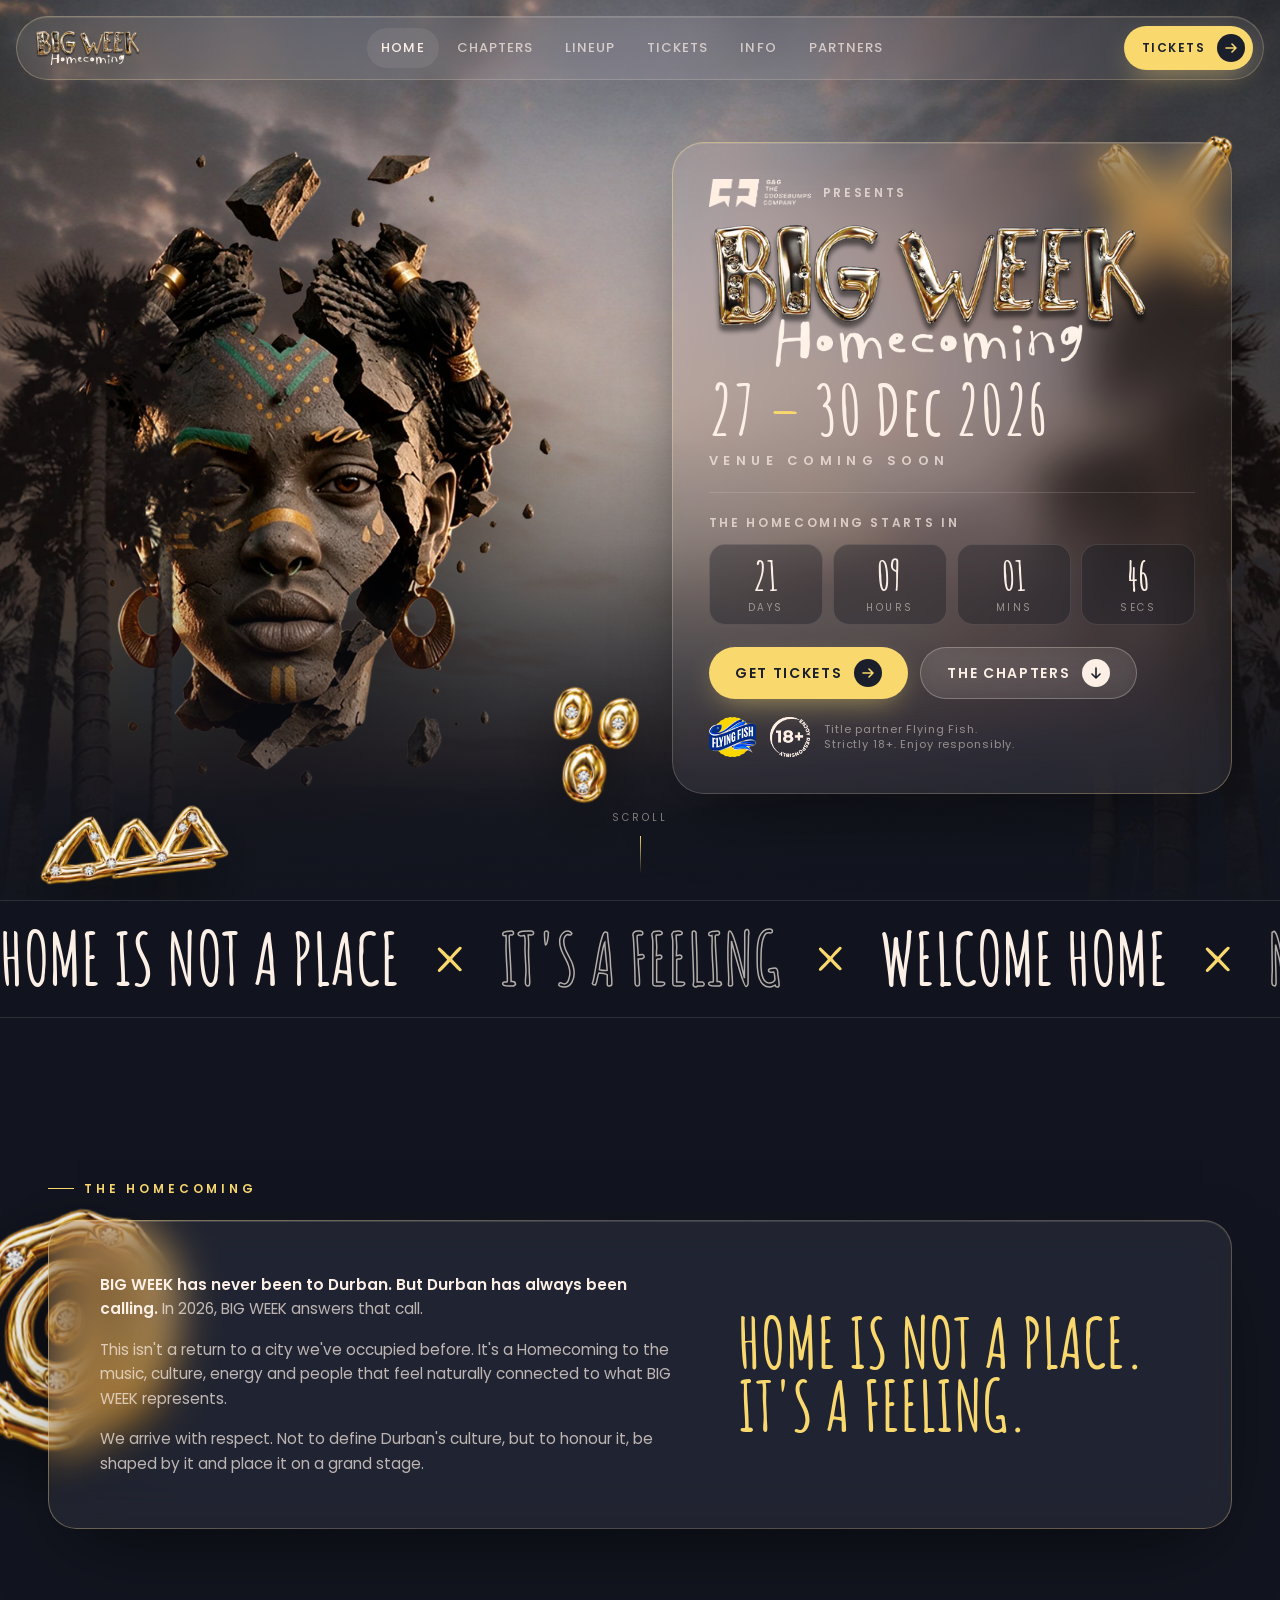
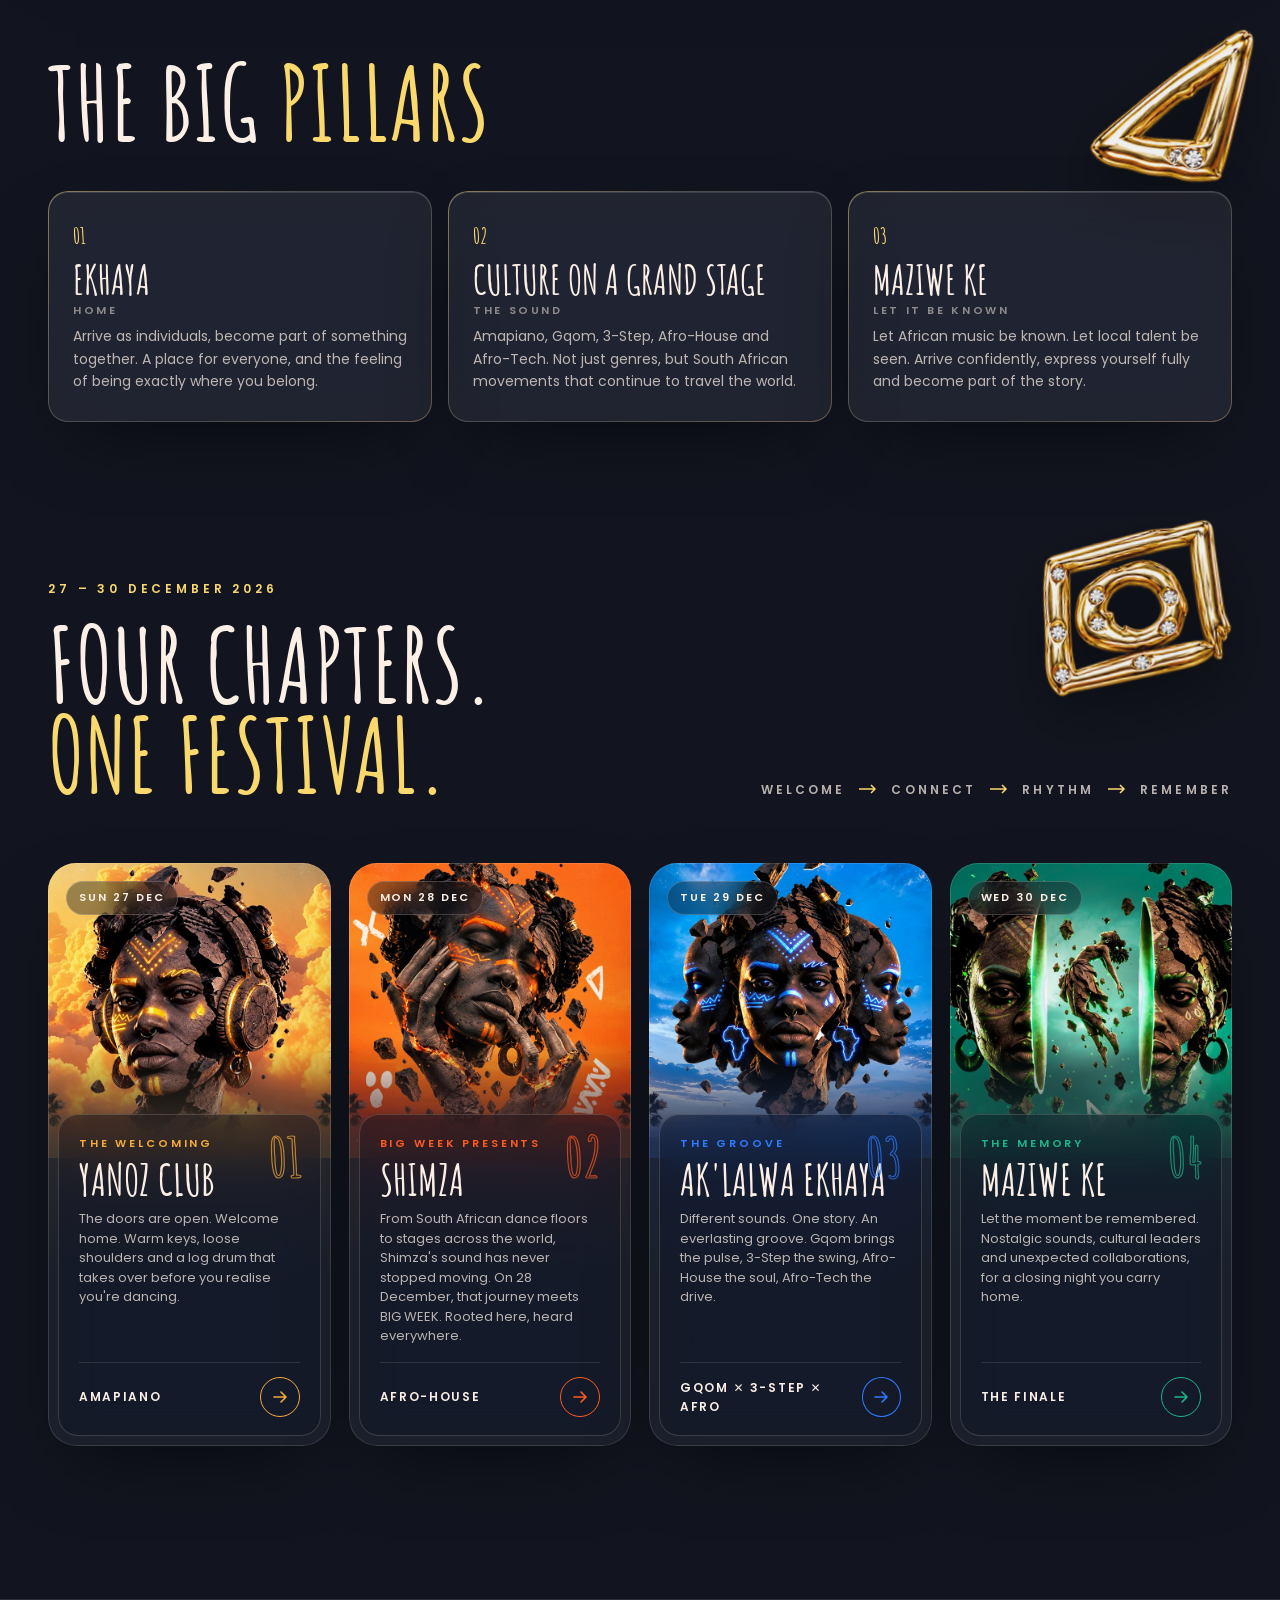
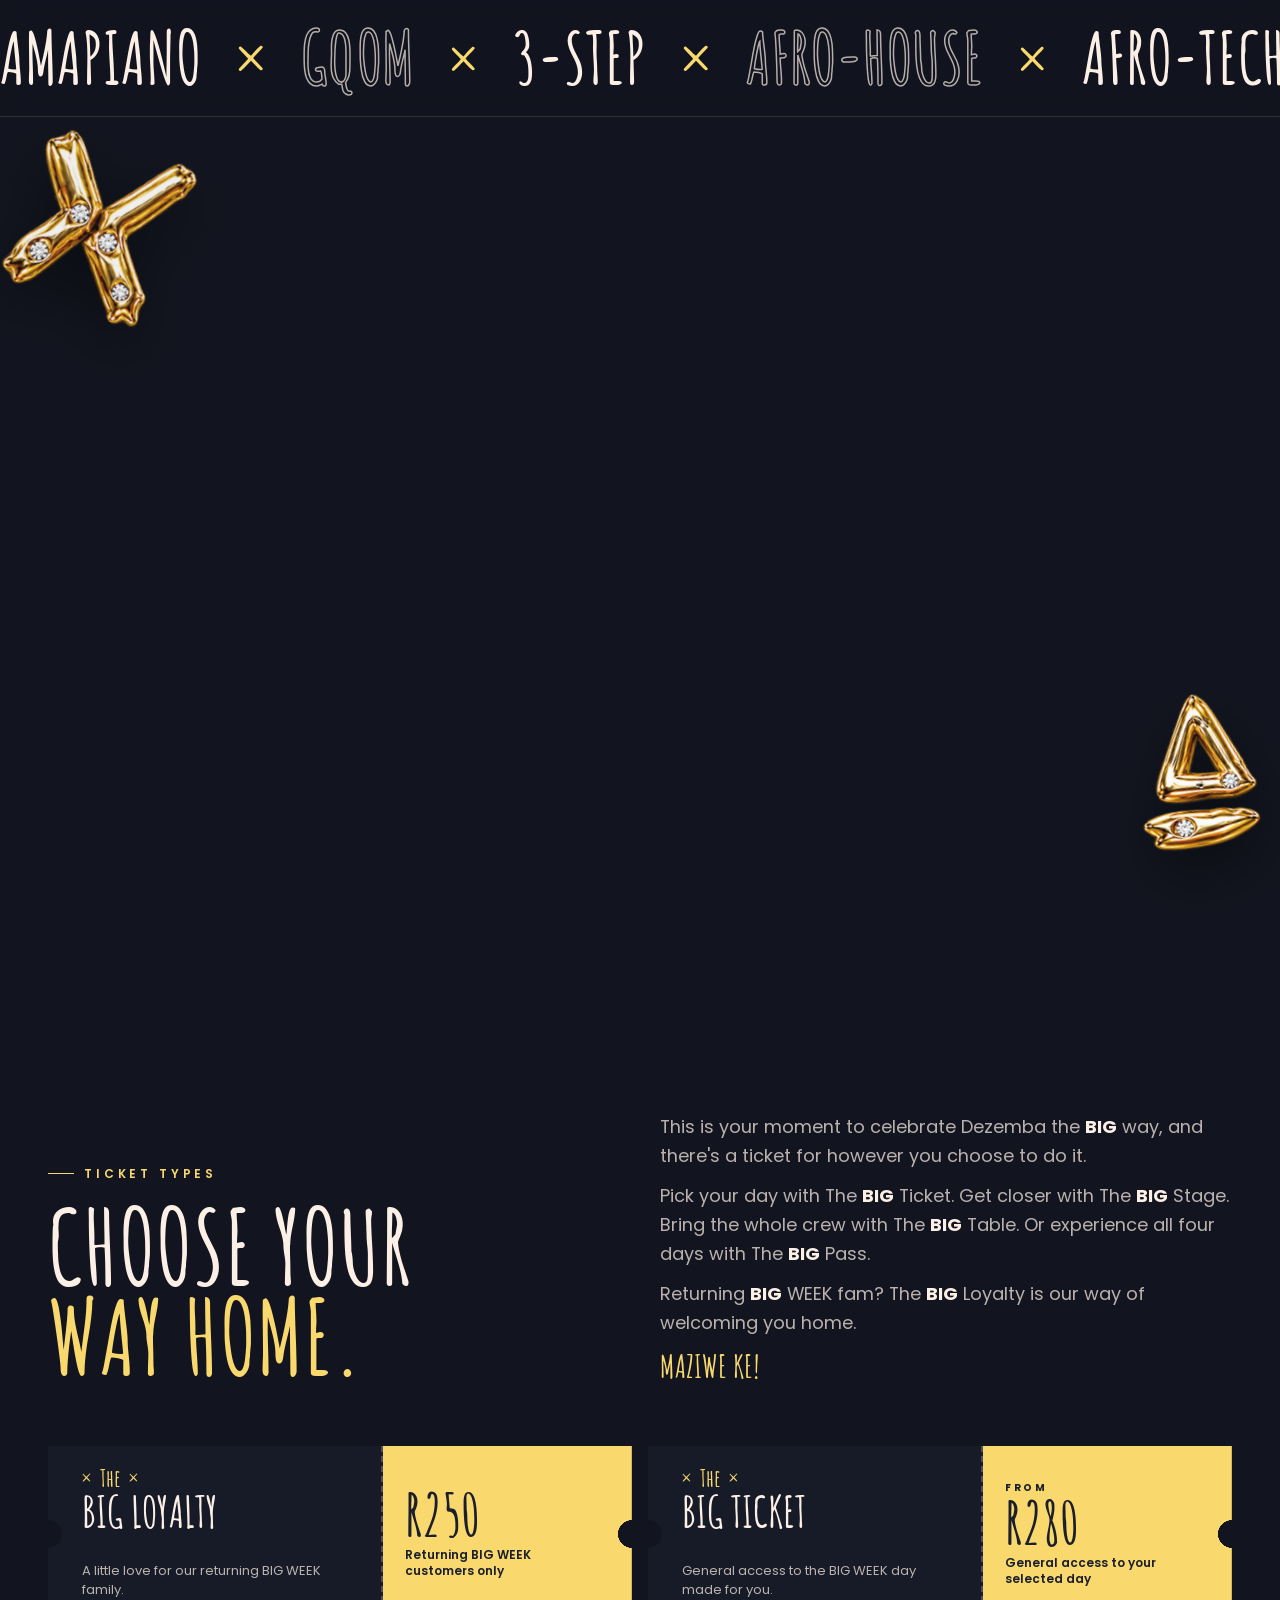
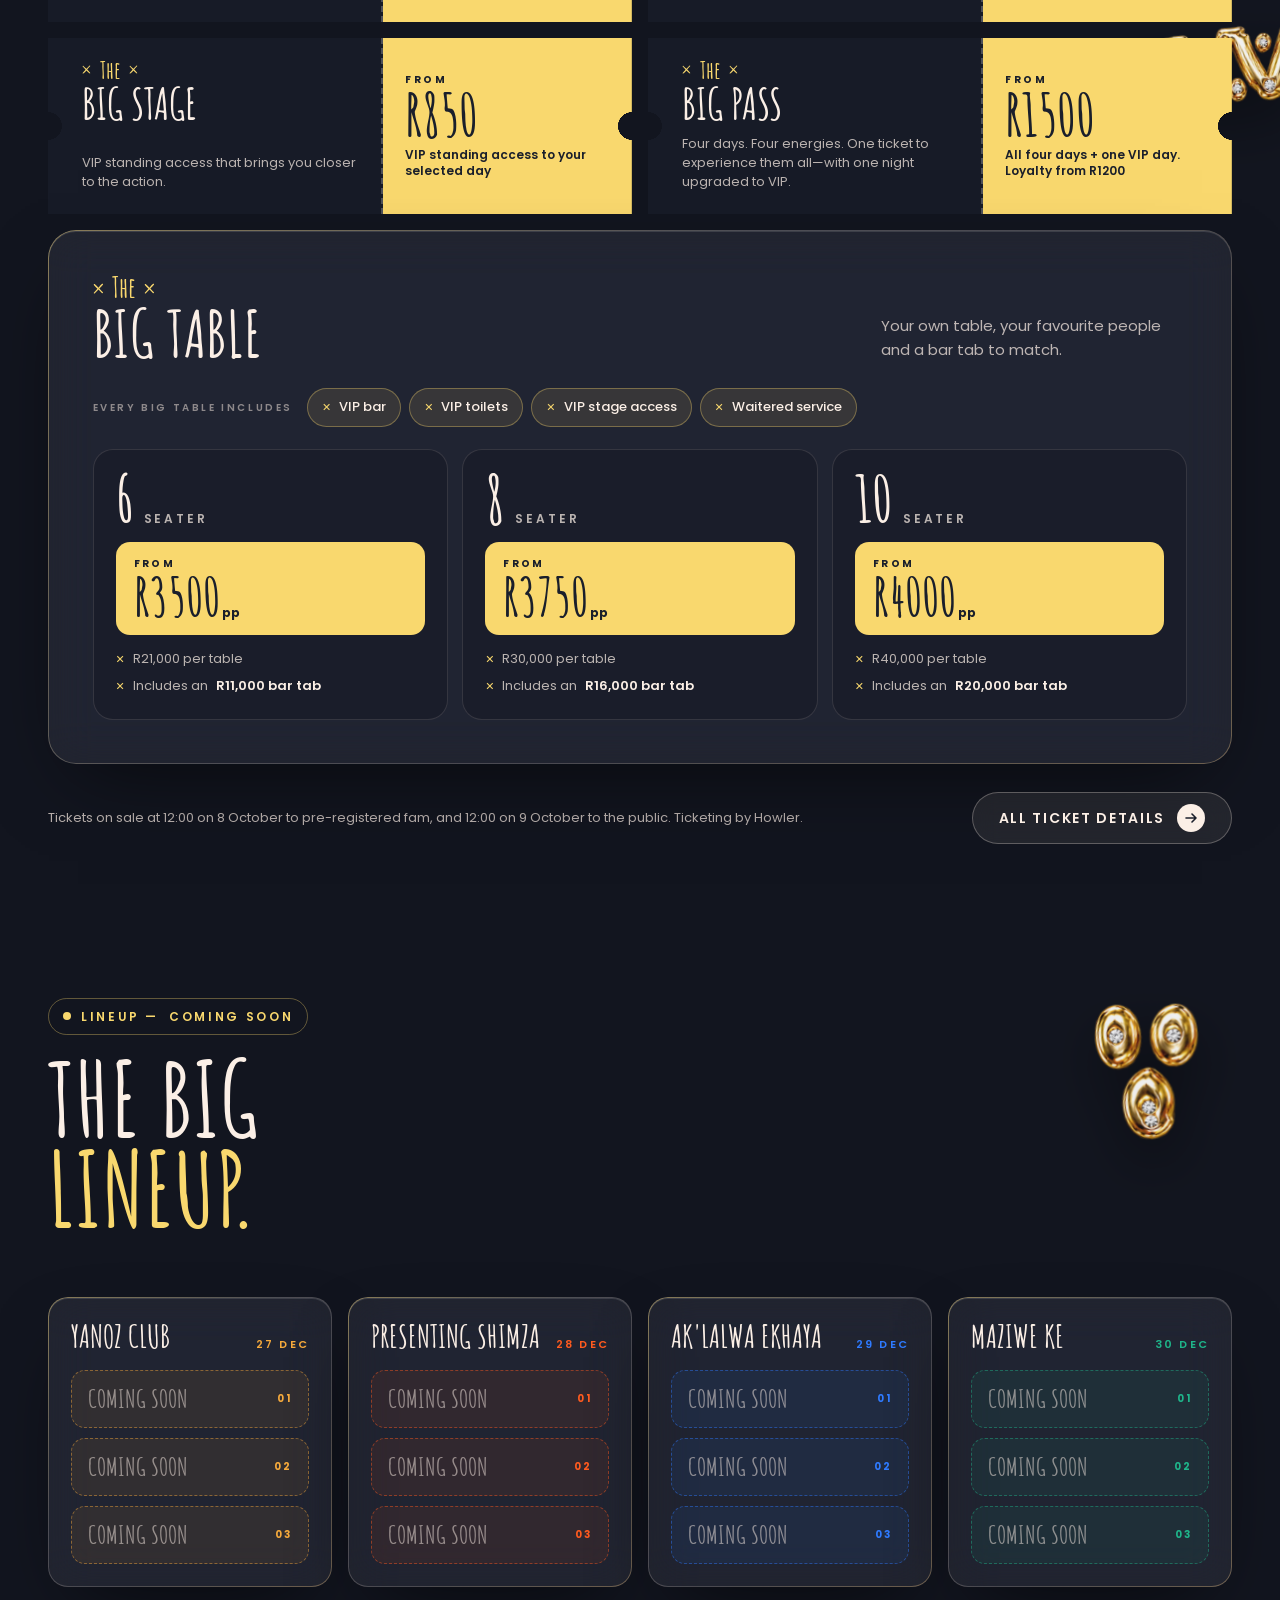
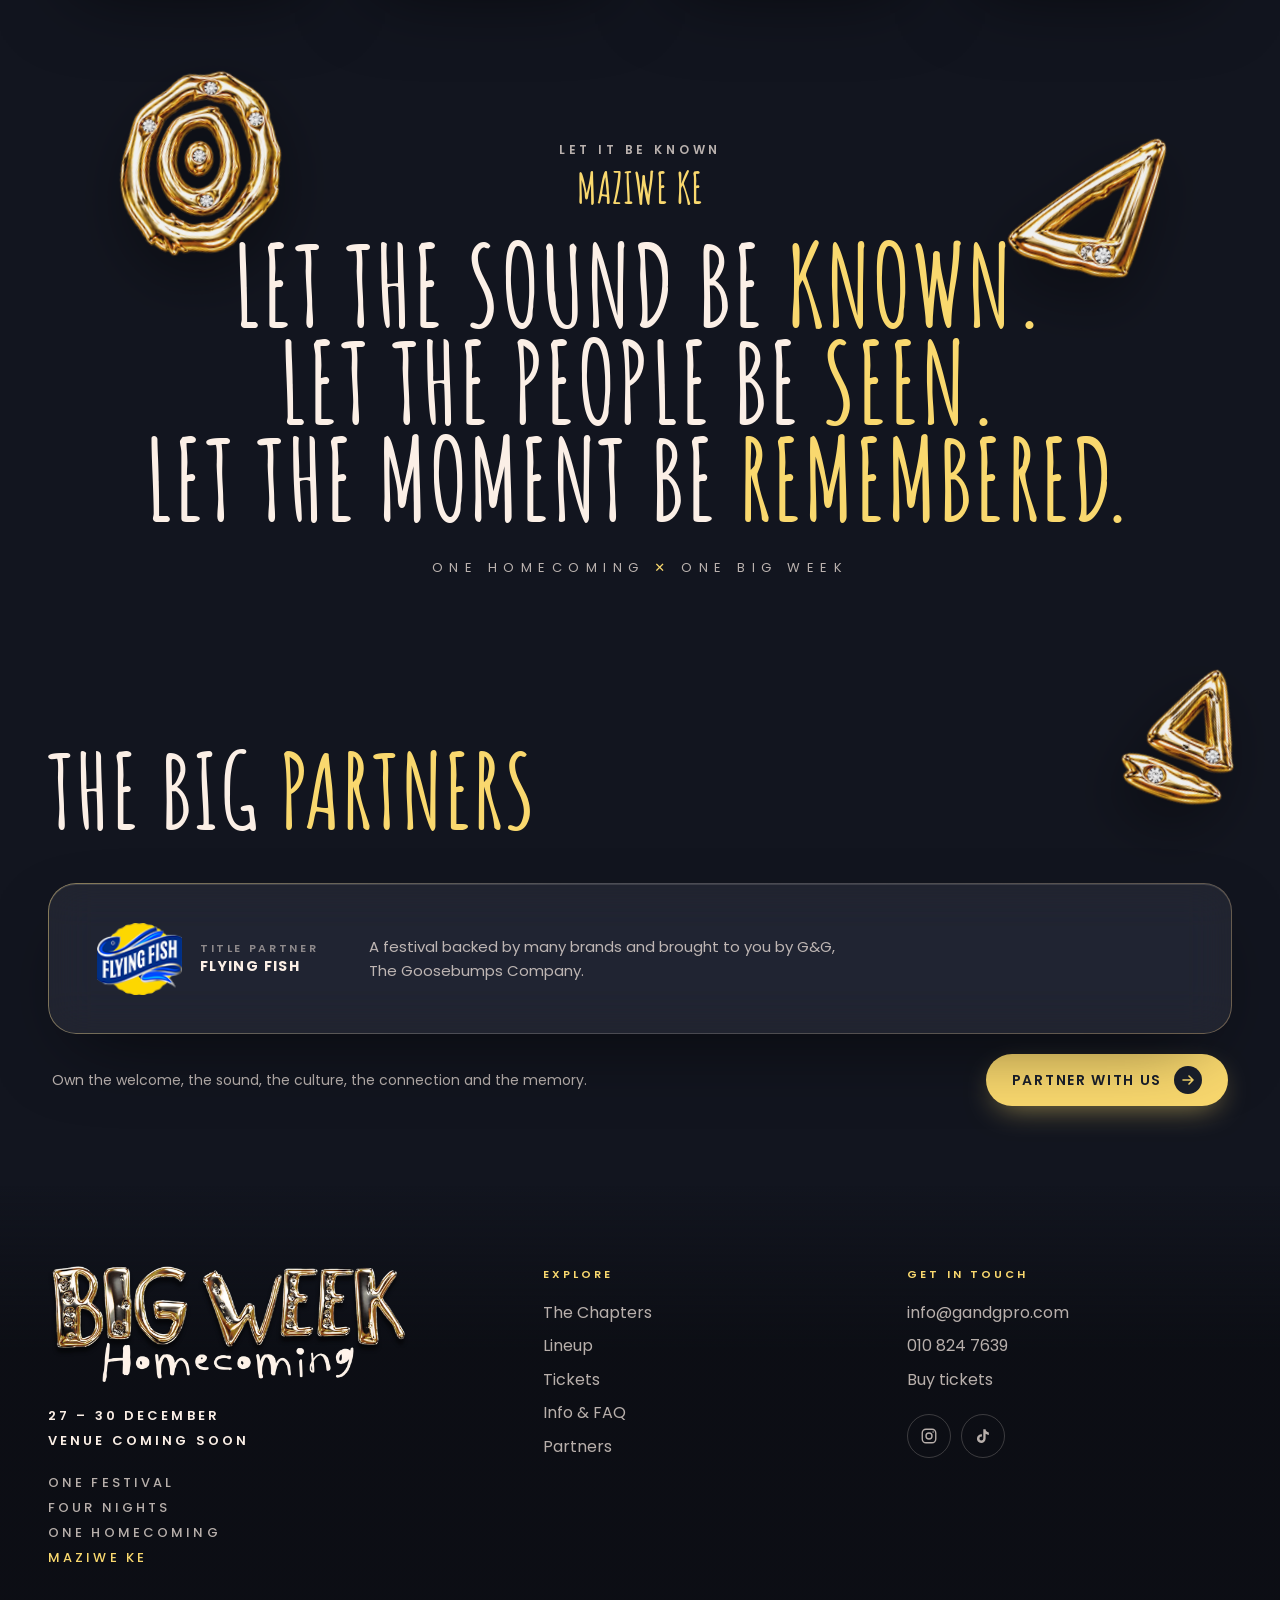
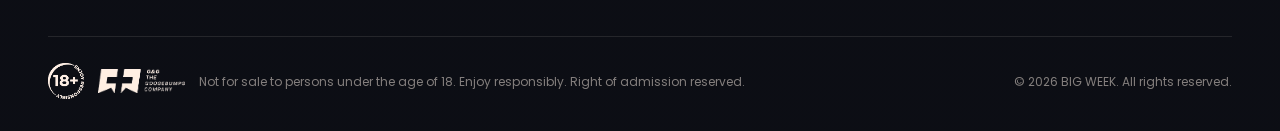
==== commit 21e2c239: "Fix reload loop; move on-sale to 8 Oct (pre-reg) and 9 Oct (public) Expired countdowns were reloadin" ====
--- a/index.html
+++ b/index.html
@@ -19,7 +19,7 @@
 
   <link rel="preload" as="image" href="assets/img/sky.jpg">
   <link rel="preload" as="image" href="assets/img/head.webp">
-  <link rel="stylesheet" href="assets/css/style.css?v=20261002d">
+  <link rel="stylesheet" href="assets/css/style.css?v=20261006b">
 </head>
 <body data-state="prereg">
   <a class="skip-link" href="#main">Skip to content</a>
@@ -238,7 +238,7 @@
     <section class="section" id="pre-register" aria-labelledby="onsale-title">
       <div class="wrap">
         <div class="onsale glass reveal">
-          <span class="eyebrow eyebrow--plain onsale__eyebrow" data-show="prereg closed"><span>On sale to pre-registered fam</span><span class="x-mark"></span><span>5 October, 12:00</span></span>
+          <span class="eyebrow eyebrow--plain onsale__eyebrow" data-show="prereg closed"><span>On sale to pre-registered fam</span><span class="x-mark"></span><span>8 October, 12:00</span></span>
           <span class="eyebrow eyebrow--plain" data-show="loyalty onsale">The wait is over</span>
           <h2 id="onsale-title" class="display h-lg onsale__title" data-show="prereg closed">Tickets drop in</h2>
           <h2 class="display h-lg onsale__title" data-show="loyalty onsale">Tickets are <span class="accent">live.</span></h2>
@@ -262,10 +262,10 @@
 
           <div class="onsale__cta">
             <a class="btn btn--lg" data-show="prereg" data-link="preRegister" href="#pre-register">Pre-Register Now <span class="btn__arrow" aria-hidden="true"><svg width="12" height="12" viewBox="0 0 12 12" fill="none"><path d="M1 6h10M7 2l4 4-4 4" stroke="currentColor" stroke-width="1.6" stroke-linecap="round" stroke-linejoin="round"/></svg></span></a>
-            <p class="onsale__closed" data-show="closed">Pre-registration has closed. Public sale opens 6 October.</p>
+            <p class="onsale__closed" data-show="closed">Pre-registration has closed. Public sale opens 9 October.</p>
             <a class="btn btn--lg" data-show="loyalty onsale" data-link="tickets" href="tickets.html">Get Tickets <span class="btn__arrow" aria-hidden="true"><svg width="12" height="12" viewBox="0 0 12 12" fill="none"><path d="M1 6h10M7 2l4 4-4 4" stroke="currentColor" stroke-width="1.6" stroke-linecap="round" stroke-linejoin="round"/></svg></span></a>
             <p class="onsale__note" data-show="prereg">Pre-registration closes 4 October at midnight. Early access does not guarantee an Early Bird ticket; tickets are first come, first served. Loyalty customers must still pre-register to receive 24-hour early access.</p>
-            <p class="onsale__note" data-show="closed">Pre-registration is now closed. Pre-registered fam get first access at 12:00 on 5 October; everyone else from 12:00 on 6 October. Early access does not guarantee an Early Bird ticket; tickets are first come, first served.</p>
+            <p class="onsale__note" data-show="closed">Pre-registration is now closed. Pre-registered fam get first access at 12:00 on 8 October; everyone else from 12:00 on 9 October. Early access does not guarantee an Early Bird ticket; tickets are first come, first served.</p>
           </div>
         </div>
       </div>
@@ -333,7 +333,7 @@
         </div>
 
         <div class="tickets__foot reveal">
-          <span>Tickets on sale at 12:00 on 5 October to pre-registered fam, and 12:00 on 6 October to the public. Ticketing by Howler.</span>
+          <span>Tickets on sale at 12:00 on 8 October to pre-registered fam, and 12:00 on 9 October to the public. Ticketing by Howler.</span>
           <a class="btn btn--ghost" href="tickets.html">All ticket details <span class="btn__arrow" aria-hidden="true"><svg width="12" height="12" viewBox="0 0 12 12" fill="none"><path d="M1 6h10M7 2l4 4-4 4" stroke="currentColor" stroke-width="1.6" stroke-linecap="round" stroke-linejoin="round"/></svg></span></a>
         </div>
       </div>
@@ -444,7 +444,7 @@
     </div>
   </footer>
 
-  <script src="assets/js/config.js?v=20261002d"></script>
-  <script src="assets/js/main.js?v=20261002d"></script>
+  <script src="assets/js/config.js?v=20261006b"></script>
+  <script src="assets/js/main.js?v=20261006b"></script>
 </body>
 </html>
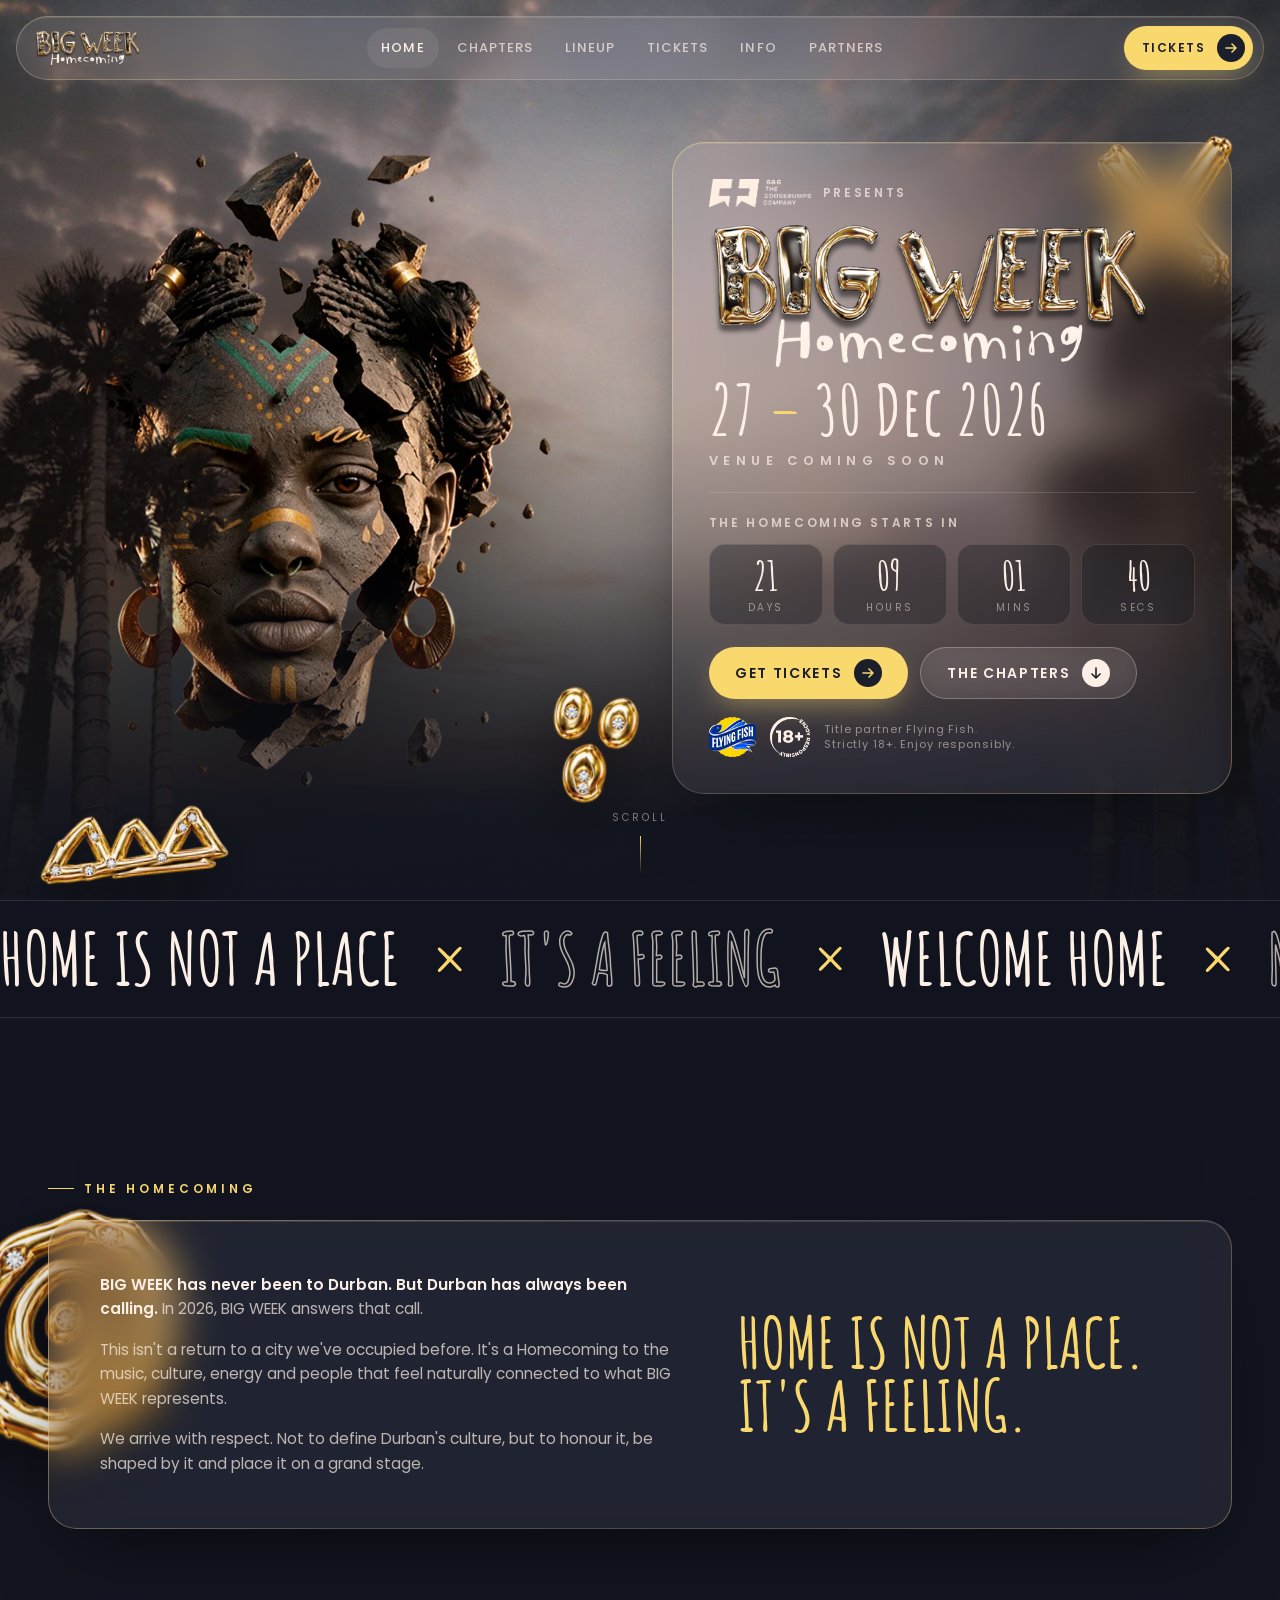
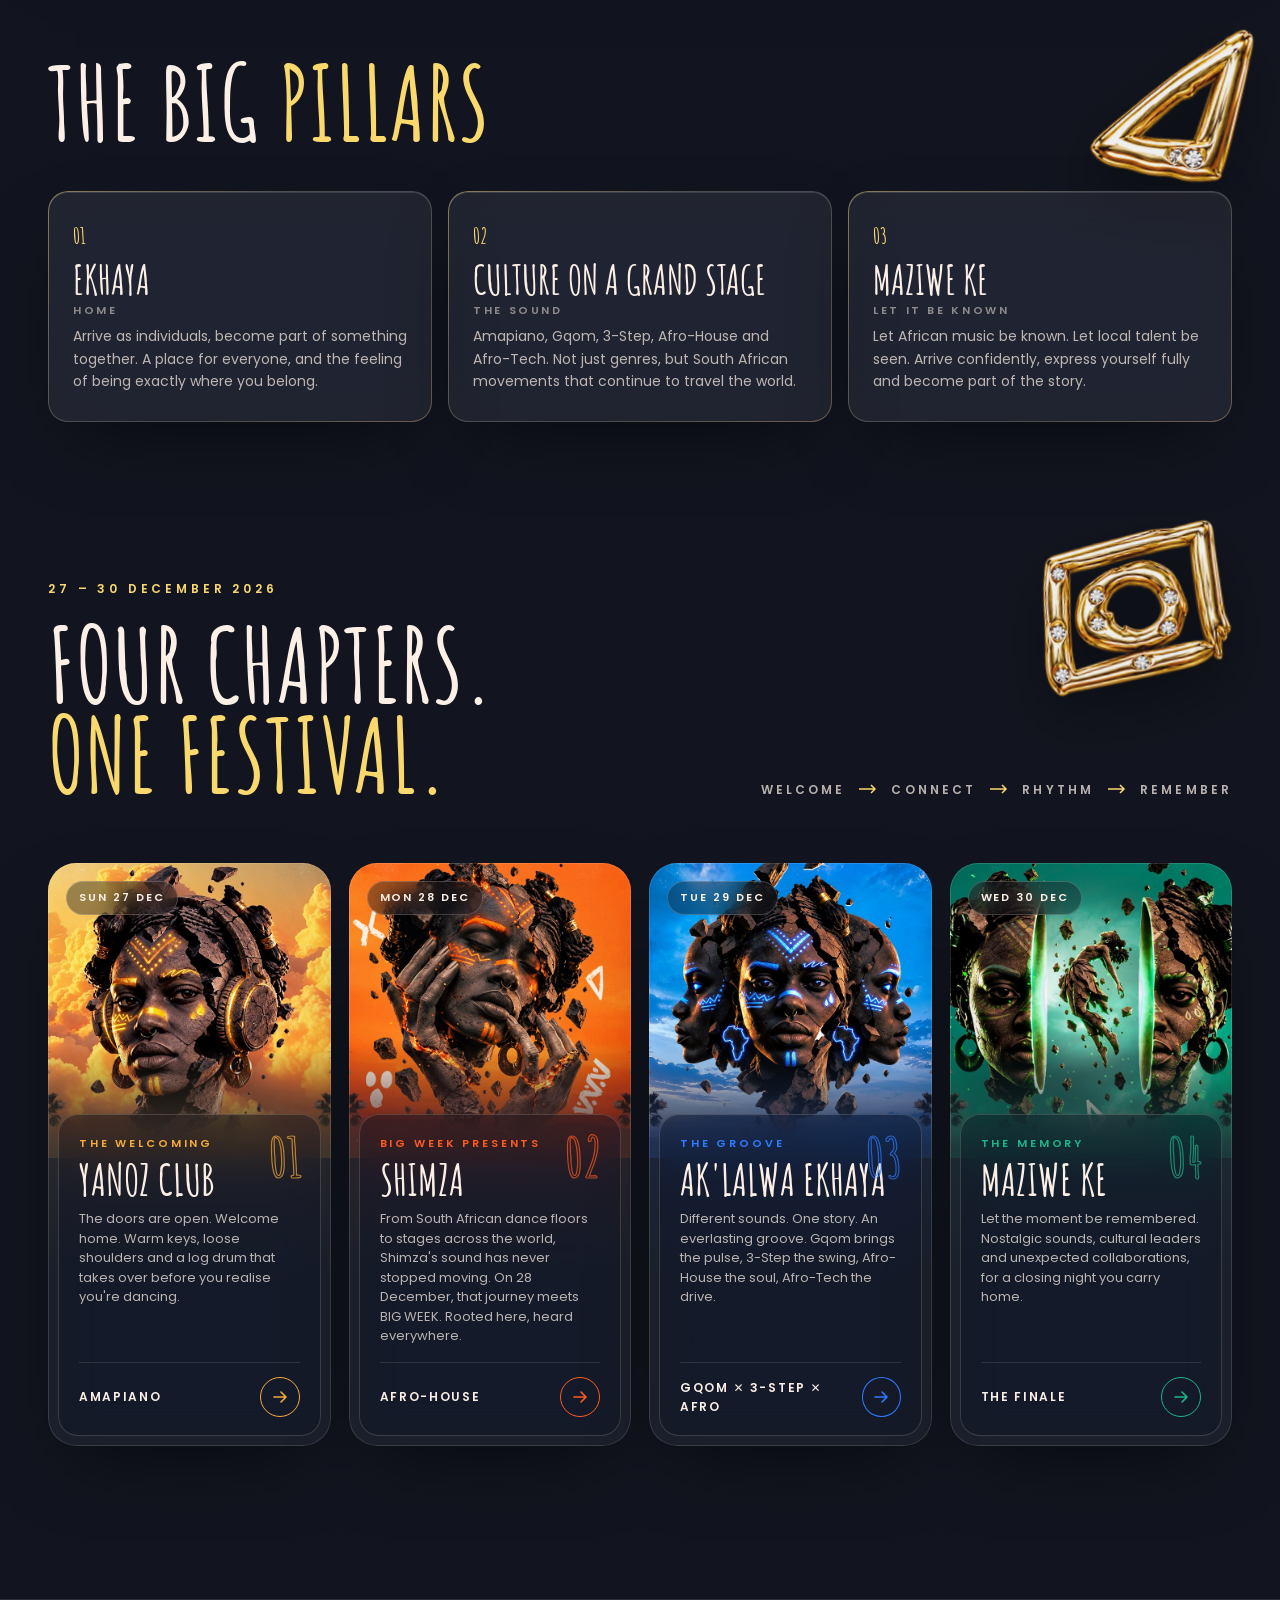
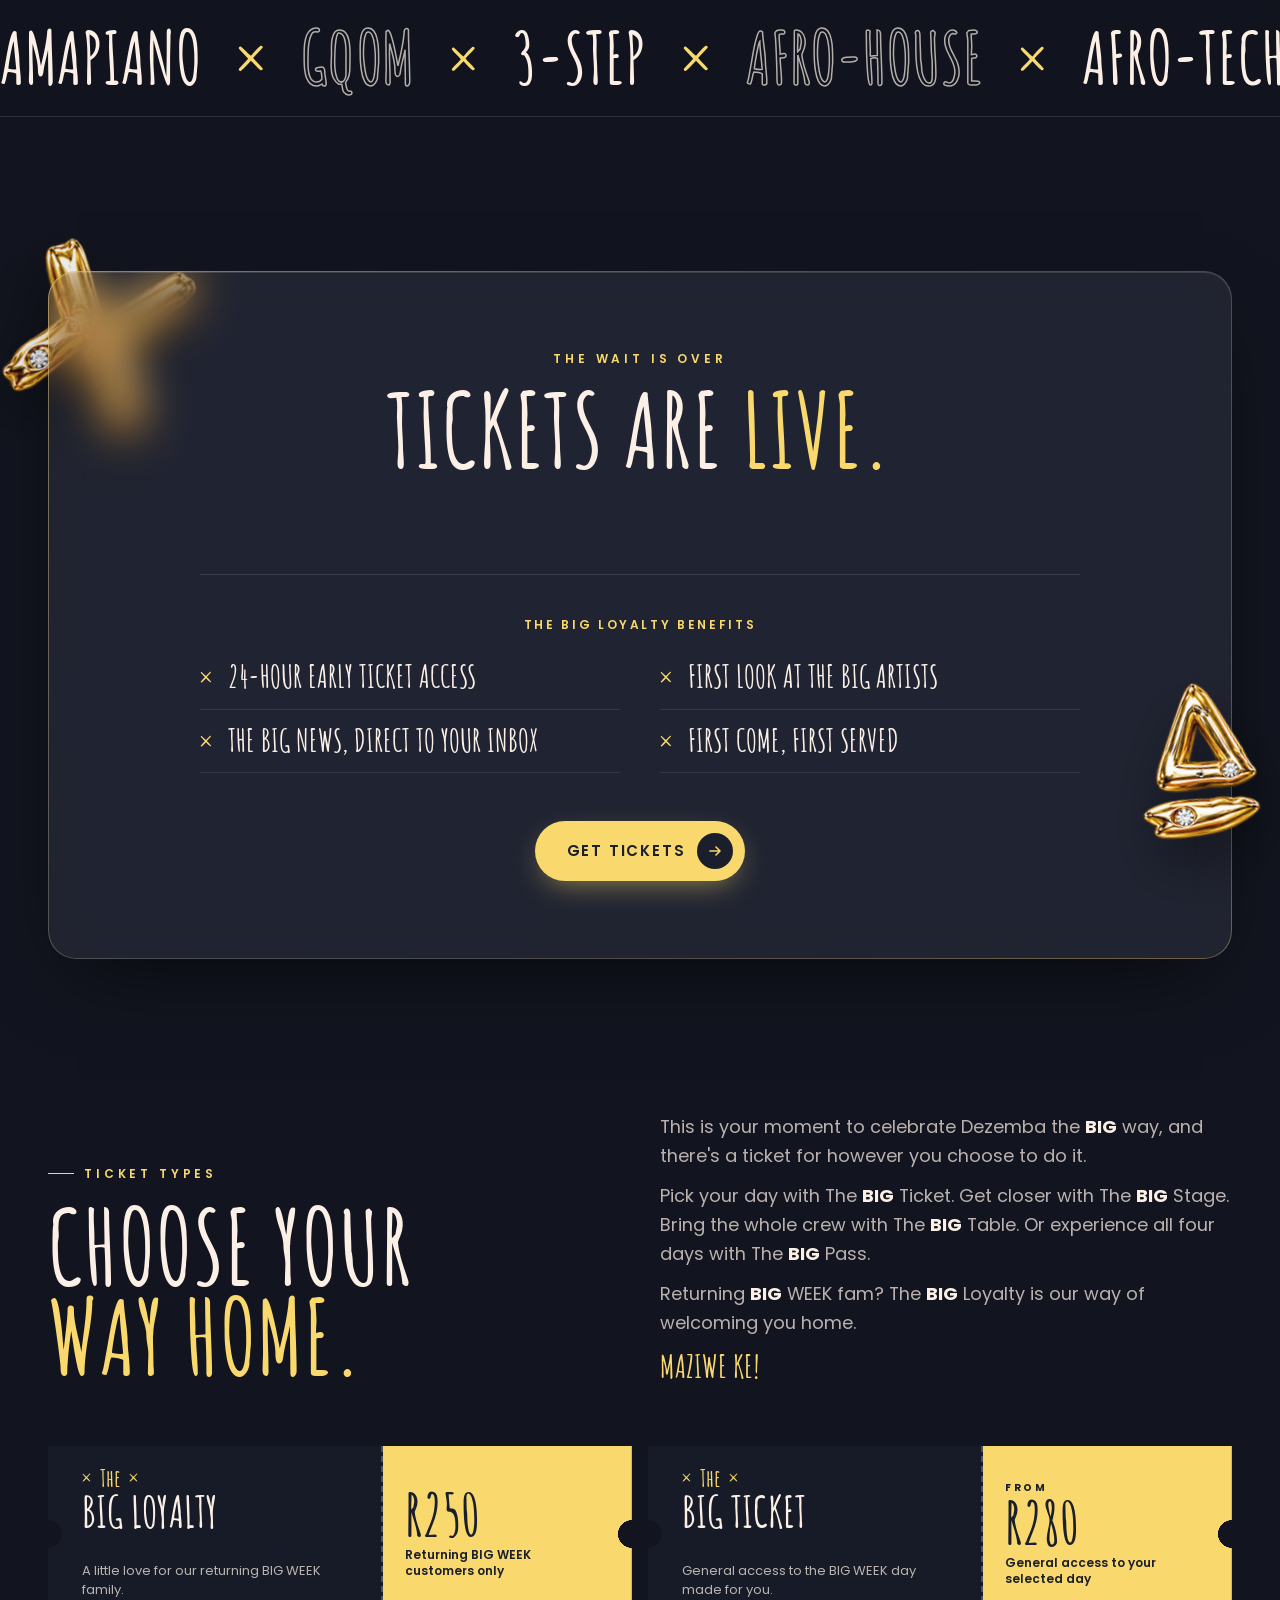
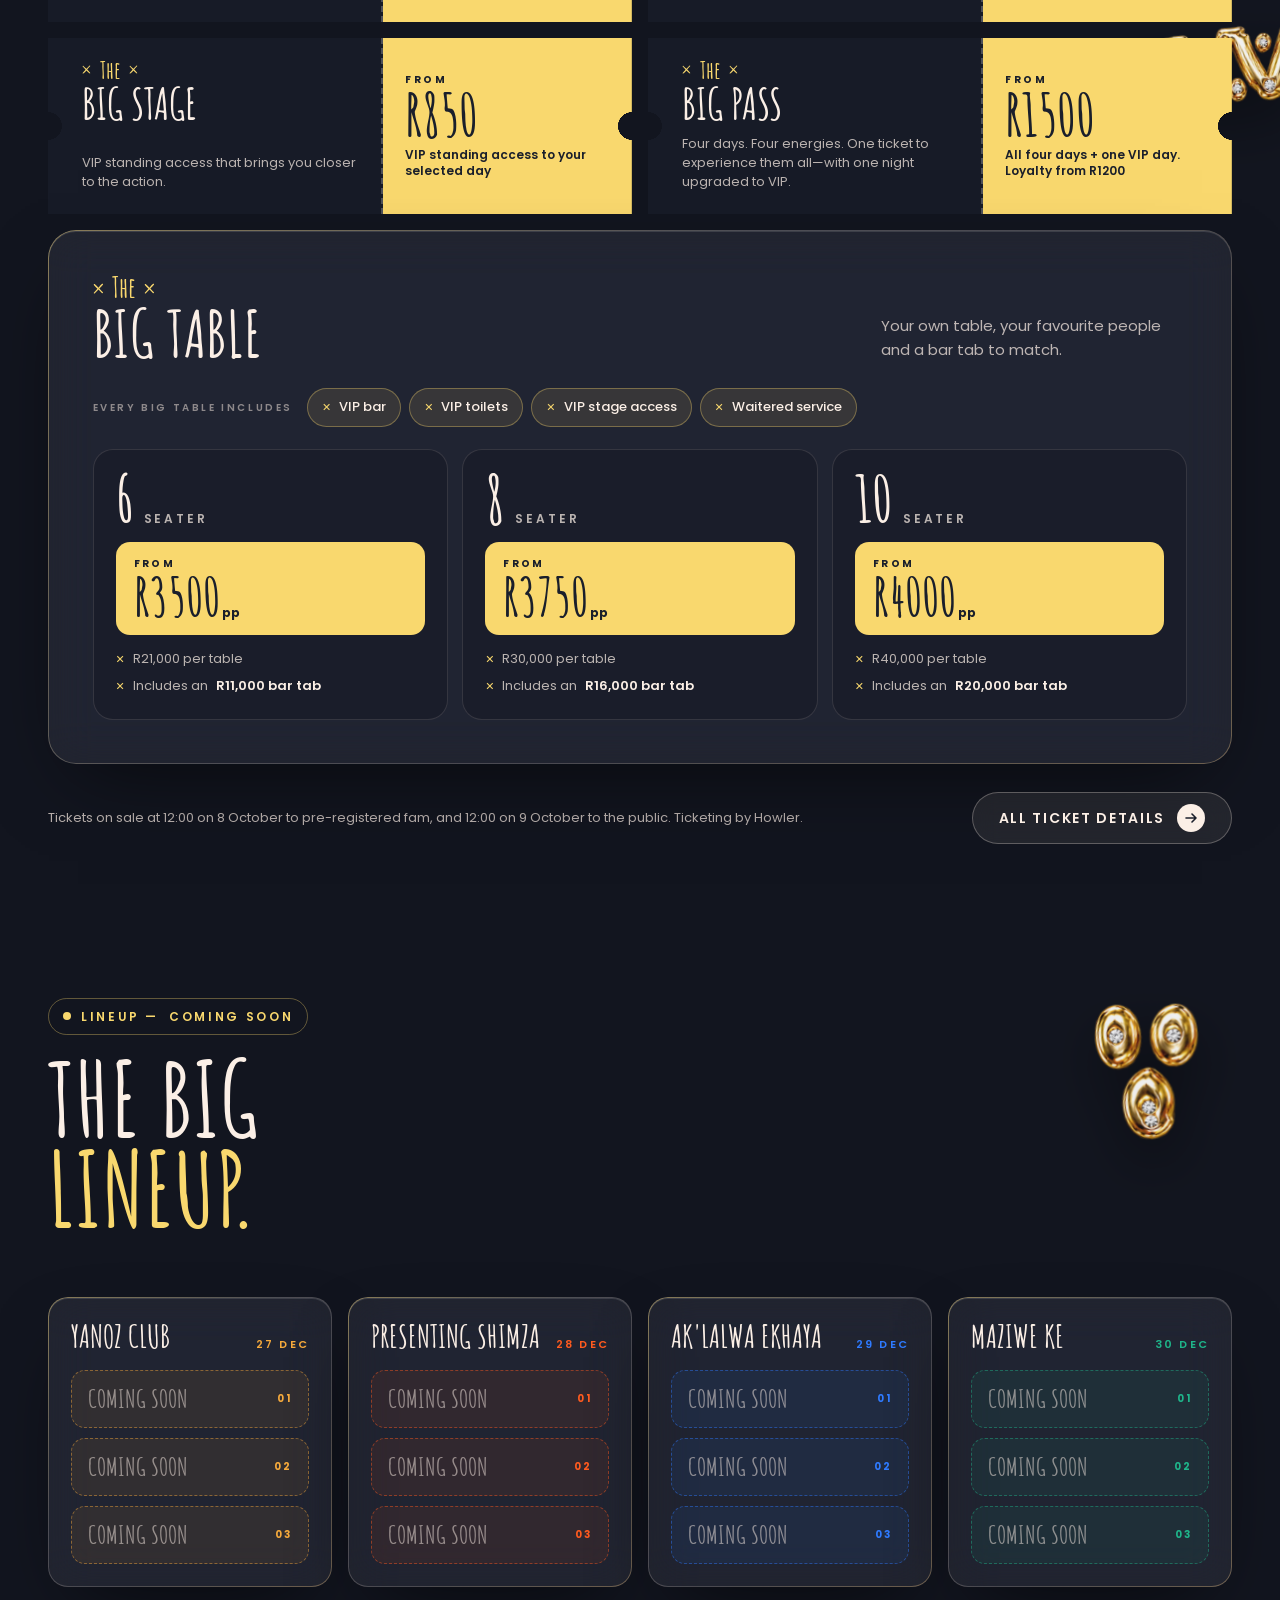
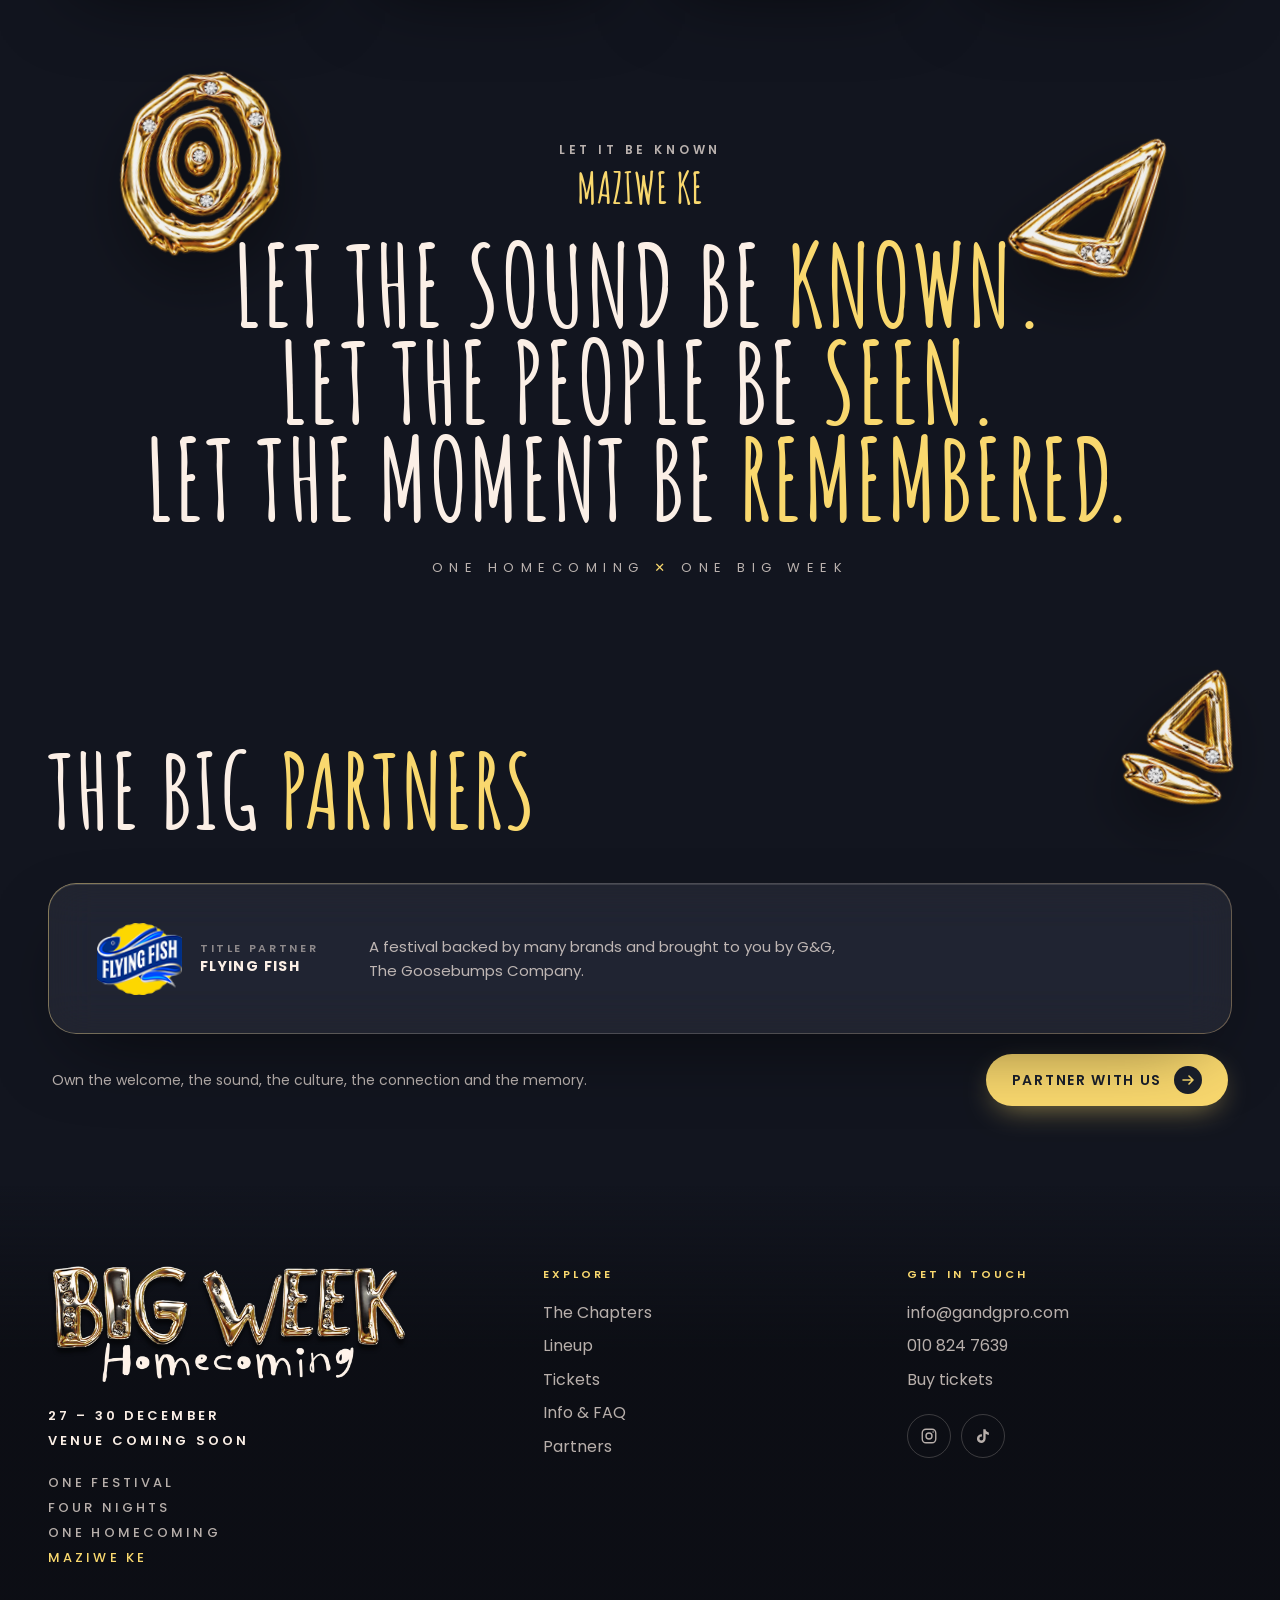
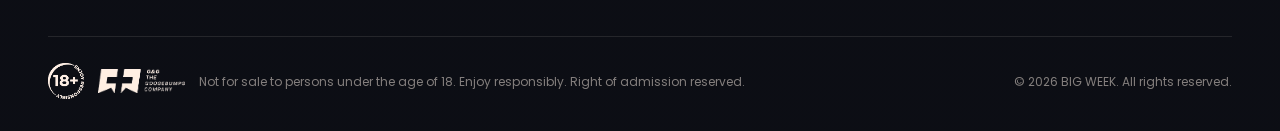
==== commit a284661c: "Lineup page: artist photo cards with name, headliner option Co-Authored-By: Claude Opus 5.5 <noreply" ====
--- a/index.html
+++ b/index.html
@@ -19,7 +19,7 @@
 
   <link rel="preload" as="image" href="assets/img/sky.jpg">
   <link rel="preload" as="image" href="assets/img/head.webp">
-  <link rel="stylesheet" href="assets/css/style.css?v=20261006b">
+  <link rel="stylesheet" href="assets/css/style.css?v=20261006e">
 </head>
 <body data-state="prereg">
   <a class="skip-link" href="#main">Skip to content</a>
@@ -444,7 +444,7 @@
     </div>
   </footer>
 
-  <script src="assets/js/config.js?v=20261006b"></script>
-  <script src="assets/js/main.js?v=20261006b"></script>
+  <script src="assets/js/config.js?v=20261006e"></script>
+  <script src="assets/js/main.js?v=20261006e"></script>
 </body>
 </html>
--- a/assets/css/style.css
+++ b/assets/css/style.css
@@ -702,12 +702,12 @@
    LINEUP PAGE
    ========================================================= */
 .lnights { display: grid; grid-template-columns: minmax(0, 1fr); gap: 16px; }
-.lnight { --c: var(--butter); display: grid; grid-template-columns: 300px 1fr; gap: clamp(20px, 3vw, 40px); padding: 18px; border-radius: 30px; }
+.lnight { --c: var(--butter); display: grid; align-items: start; grid-template-columns: 300px 1fr; gap: clamp(20px, 3vw, 40px); padding: 18px; border-radius: 30px; }
 .lnight--yanoz { --c: var(--yanoz); }
 .lnight--shimza { --c: var(--shimza); }
 .lnight--aklalwa { --c: var(--aklalwa); }
 .lnight--maziwe { --c: var(--maziwe); }
-.lnight__id { position: relative; display: block; border-radius: 22px; overflow: hidden; min-height: 280px; }
+.lnight__id { position: sticky; top: 110px; display: block; border-radius: 22px; overflow: hidden; aspect-ratio: 700 / 730; }
 .lnight__thumb, .lnight__thumb img { position: absolute; inset: 0; width: 100%; height: 100%; }
 .lnight__thumb img { object-fit: cover; object-position: center 20%; transition: transform 1.2s var(--ease); }
 .lnight__id:hover .lnight__thumb img { transform: scale(1.05); }
@@ -725,6 +725,31 @@
 .lnight__slots { display: grid; grid-template-columns: repeat(3, 1fr); gap: 0 12px; }
 .lnight .slot { border-color: color-mix(in srgb, var(--c) 45%, transparent); background: color-mix(in srgb, var(--c) 8%, transparent); }
 .lnight .slot small { color: var(--c); }
+.acards { display: grid; grid-template-columns: repeat(3, minmax(0, 1fr)); gap: 14px; margin-top: 4px; grid-auto-flow: dense; }
+.acard { margin: 0; display: flex; flex-direction: column; gap: 10px; min-width: 0; }
+.acard--headliner { grid-column: span 2; grid-row: span 2; }
+.acard__photo {
+  position: relative; aspect-ratio: 4 / 5; border-radius: 18px; overflow: hidden;
+  background: linear-gradient(160deg, color-mix(in srgb, var(--c) 30%, var(--navy)), var(--navy) 75%);
+  border: 1px solid color-mix(in srgb, var(--c) 40%, transparent);
+  box-shadow: 0 18px 40px -22px rgba(0, 0, 0, 0.7);
+}
+.acard--headliner .acard__photo { aspect-ratio: auto; flex: 1; min-height: 0; }
+.acard__photo > img:not(.acard__gold) { width: 100%; height: 100%; object-fit: cover; transition: transform 1.1s var(--ease); }
+.acard:hover .acard__photo > img:not(.acard__gold) { transform: scale(1.05); }
+.acard__photo::after { content: ""; position: absolute; inset: 0; background: linear-gradient(180deg, transparent 60%, rgba(18, 21, 31, 0.55)); pointer-events: none; }
+.acard__num {
+  position: absolute; top: 10px; left: 12px; z-index: 1;
+  font-family: var(--font-display); font-weight: 700; font-size: 26px; line-height: 1;
+  color: transparent; -webkit-text-stroke: 1px var(--c);
+}
+.acard--soon .acard__photo { background: linear-gradient(160deg, color-mix(in srgb, var(--c) 16%, rgba(26, 31, 43, 0.5)), rgba(26, 31, 43, 0.6)); border-style: dashed; backdrop-filter: blur(10px); -webkit-backdrop-filter: blur(10px); }
+.acard__gold { position: absolute; left: 50%; top: 44%; width: 46%; translate: -50% -50%; opacity: 0.5; filter: blur(1.5px) drop-shadow(0 10px 18px rgba(0, 0, 0, 0.5)); animation: floatDrift 9s ease-in-out infinite; }
+.acard__soon { position: absolute; left: 0; right: 0; bottom: 14px; z-index: 1; text-align: center; font-family: var(--font-display); font-weight: 700; font-size: 24px; text-transform: uppercase; color: var(--cream); }
+.acard__initial { position: absolute; inset: 0; display: grid; place-items: center; font-family: var(--font-display); font-weight: 700; font-size: 110px; color: color-mix(in srgb, var(--c) 70%, var(--cream)); }
+.acard__name { font-family: var(--font-display); font-weight: 700; font-size: 26px; line-height: 1; text-transform: uppercase; padding: 0 2px; overflow-wrap: anywhere; }
+.acard--headliner .acard__name { font-size: 34px; }
+.acard--soon .acard__name { font-family: var(--font-body); font-size: 11px; font-weight: 600; letter-spacing: 0.22em; color: var(--text-faint); padding-top: 4px; }
 .slot--name { color: var(--cream); border-style: solid; }
 .slot--name::after { display: none; }
 .slot--more { font-family: var(--font-body); font-size: 11px; font-weight: 600; letter-spacing: 0.2em; color: var(--text-faint); }
@@ -741,13 +766,16 @@
 .closer__follow { margin: 8px 0 0; font-size: 11px; font-weight: 600; letter-spacing: 0.24em; text-transform: uppercase; color: var(--text-faint); }
 
 @media (max-width: 1100px) {
-  .lnight { grid-template-columns: minmax(0, 1fr); }
-  .lnight__id { min-height: 300px; }
-  .lnight__thumb img { object-position: center 30%; }
+  .lnight { grid-template-columns: 240px minmax(0, 1fr); }
 }
 @media (max-width: 760px) {
   .lnight__lineup { padding: 4px; }
   .lnight__slots { grid-template-columns: 1fr; }
+  .lnight { grid-template-columns: minmax(0, 1fr); }
+  .lnight__id { position: relative; top: auto; width: 100%; max-width: 420px; margin: 0 auto; aspect-ratio: 700 / 730; }
+  .acards { grid-template-columns: repeat(2, minmax(0, 1fr)); gap: 10px; }
+  .acard__name { font-size: 22px; }
+  .acard__soon { font-size: 20px; }
   .lnight__cta .btn { width: 100%; }
 }
 
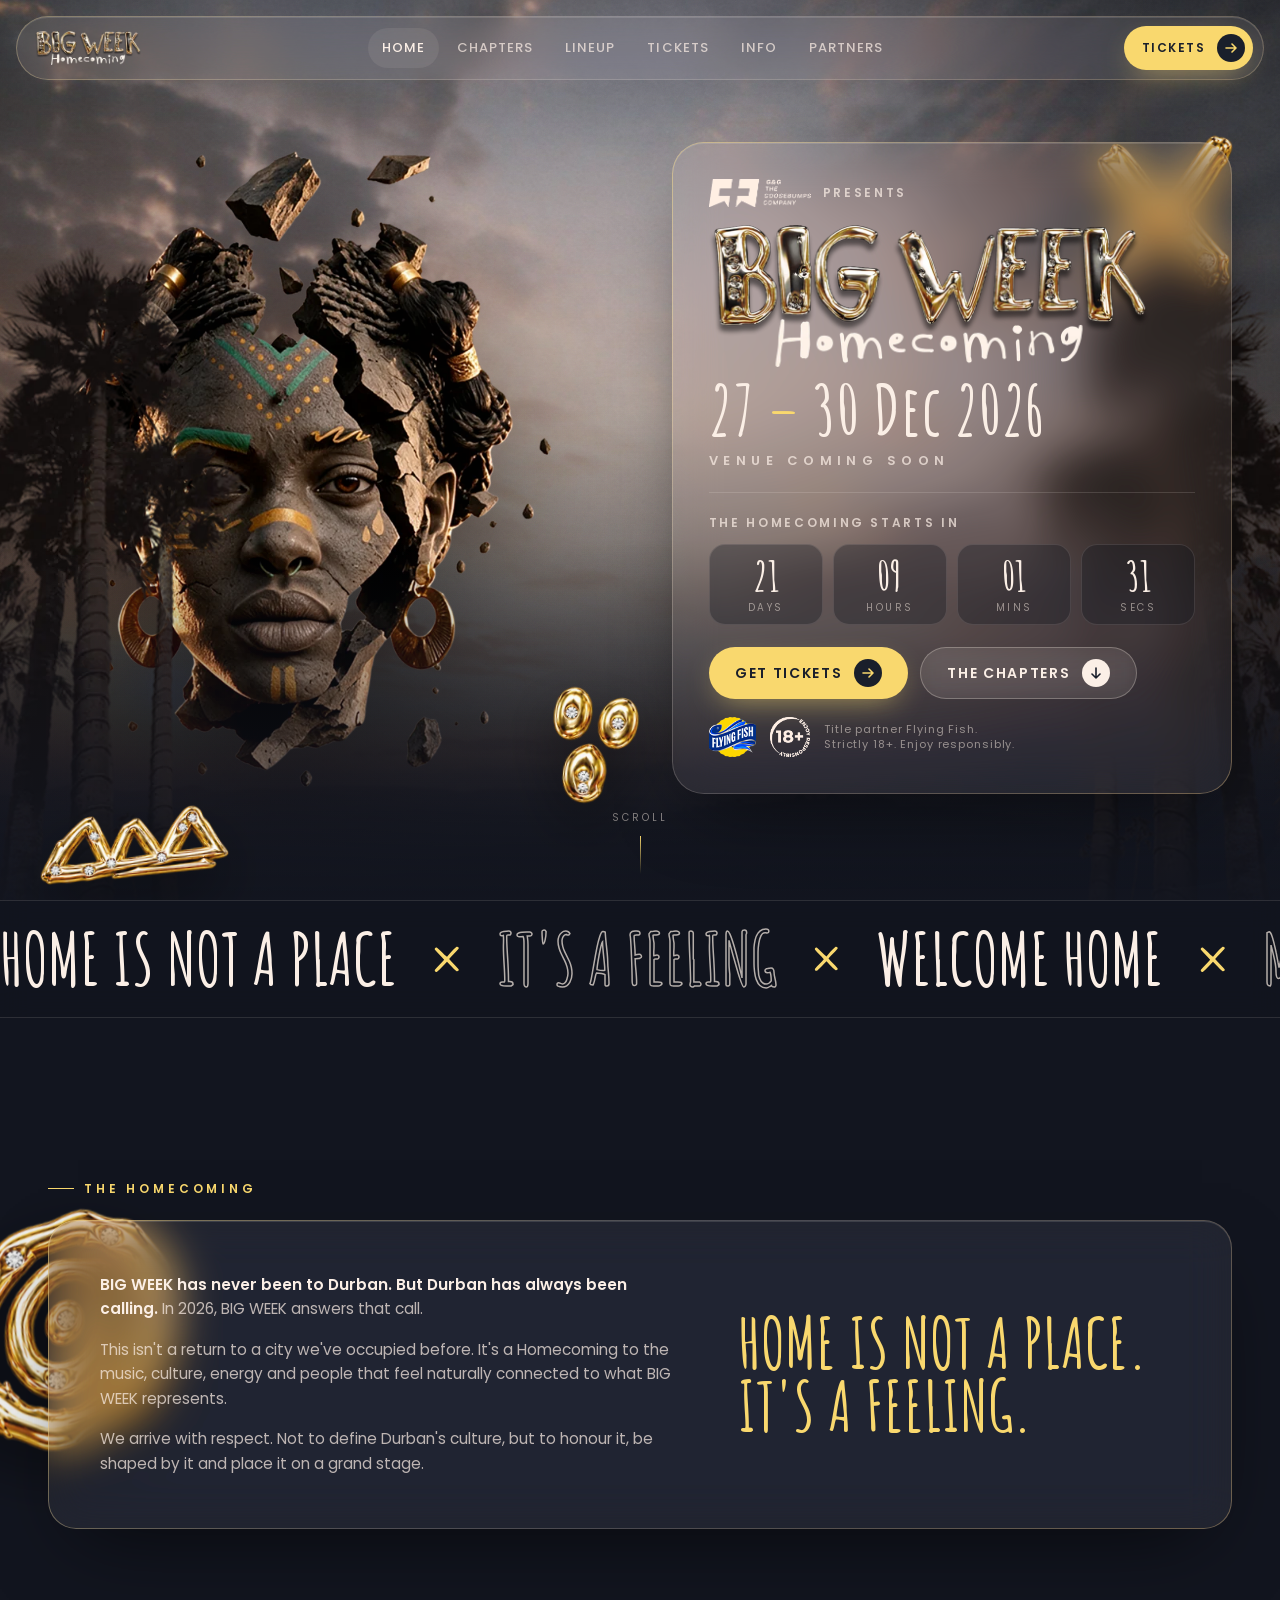
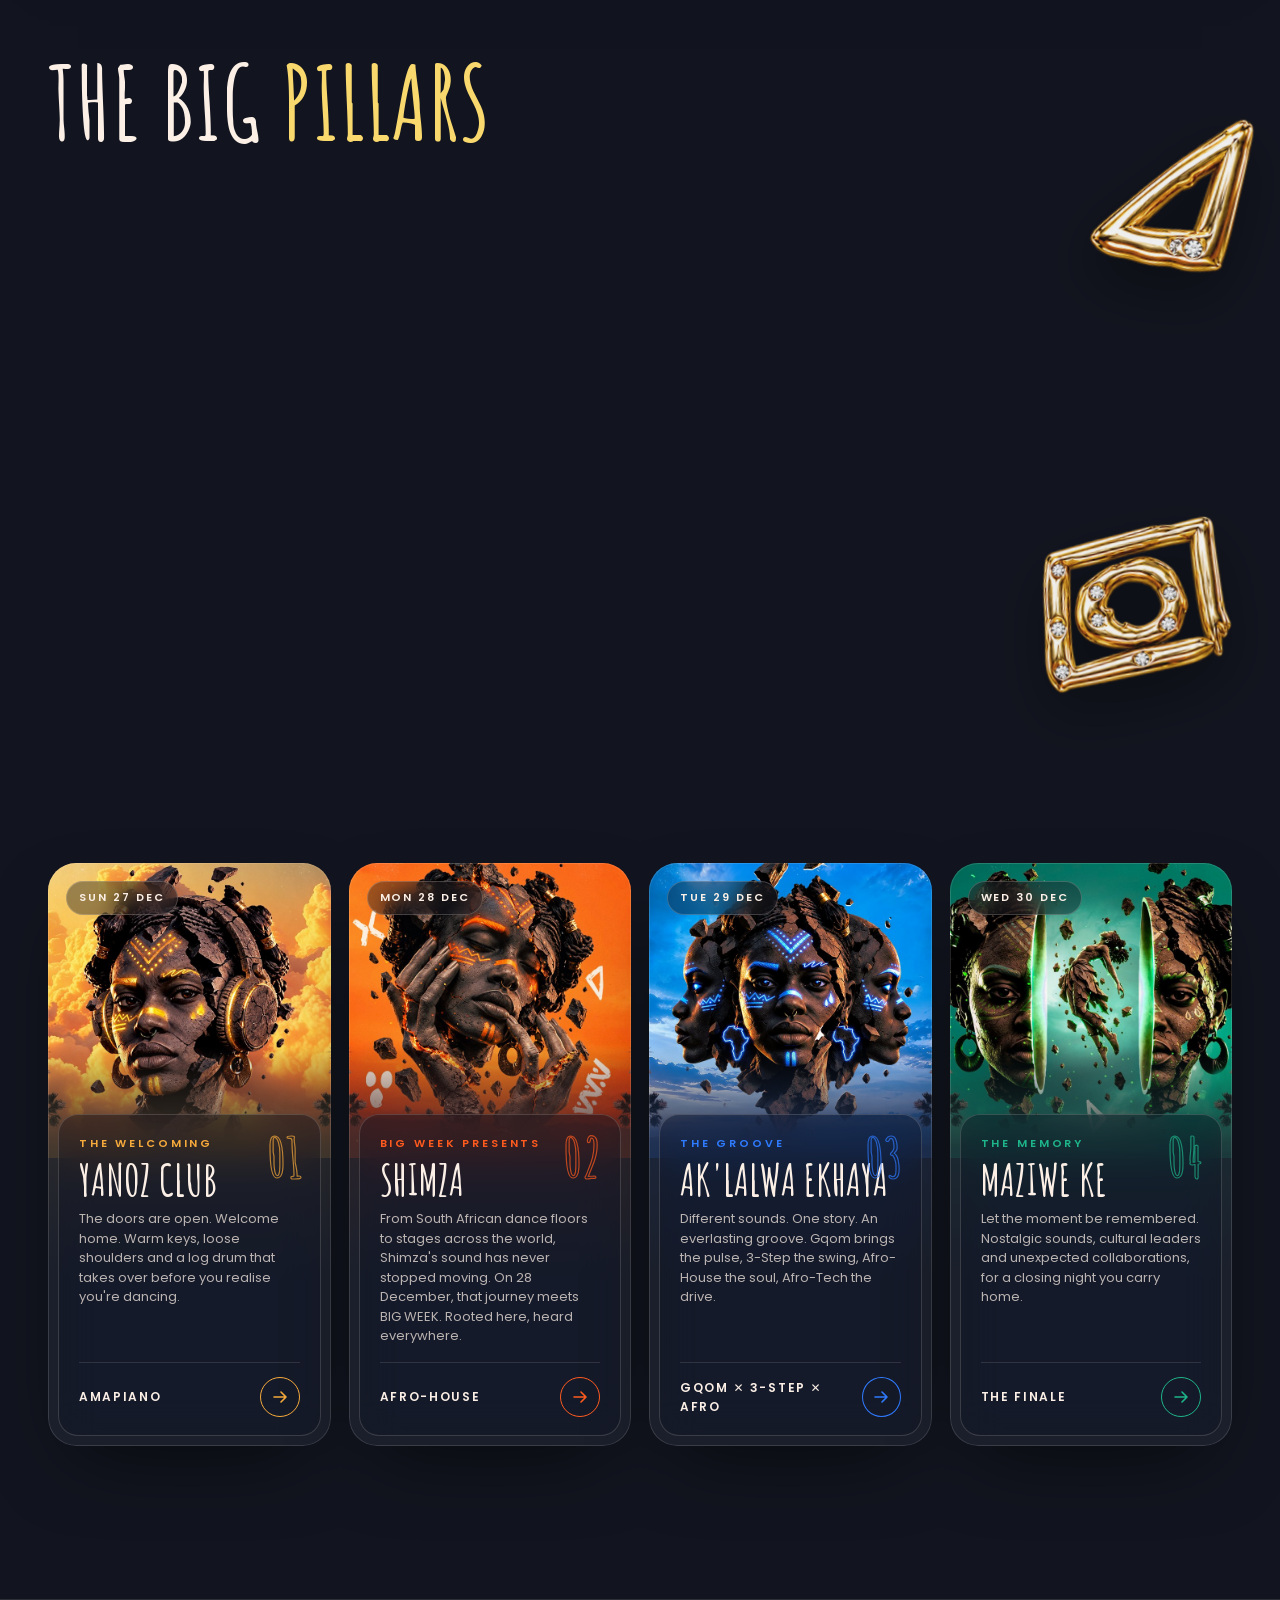
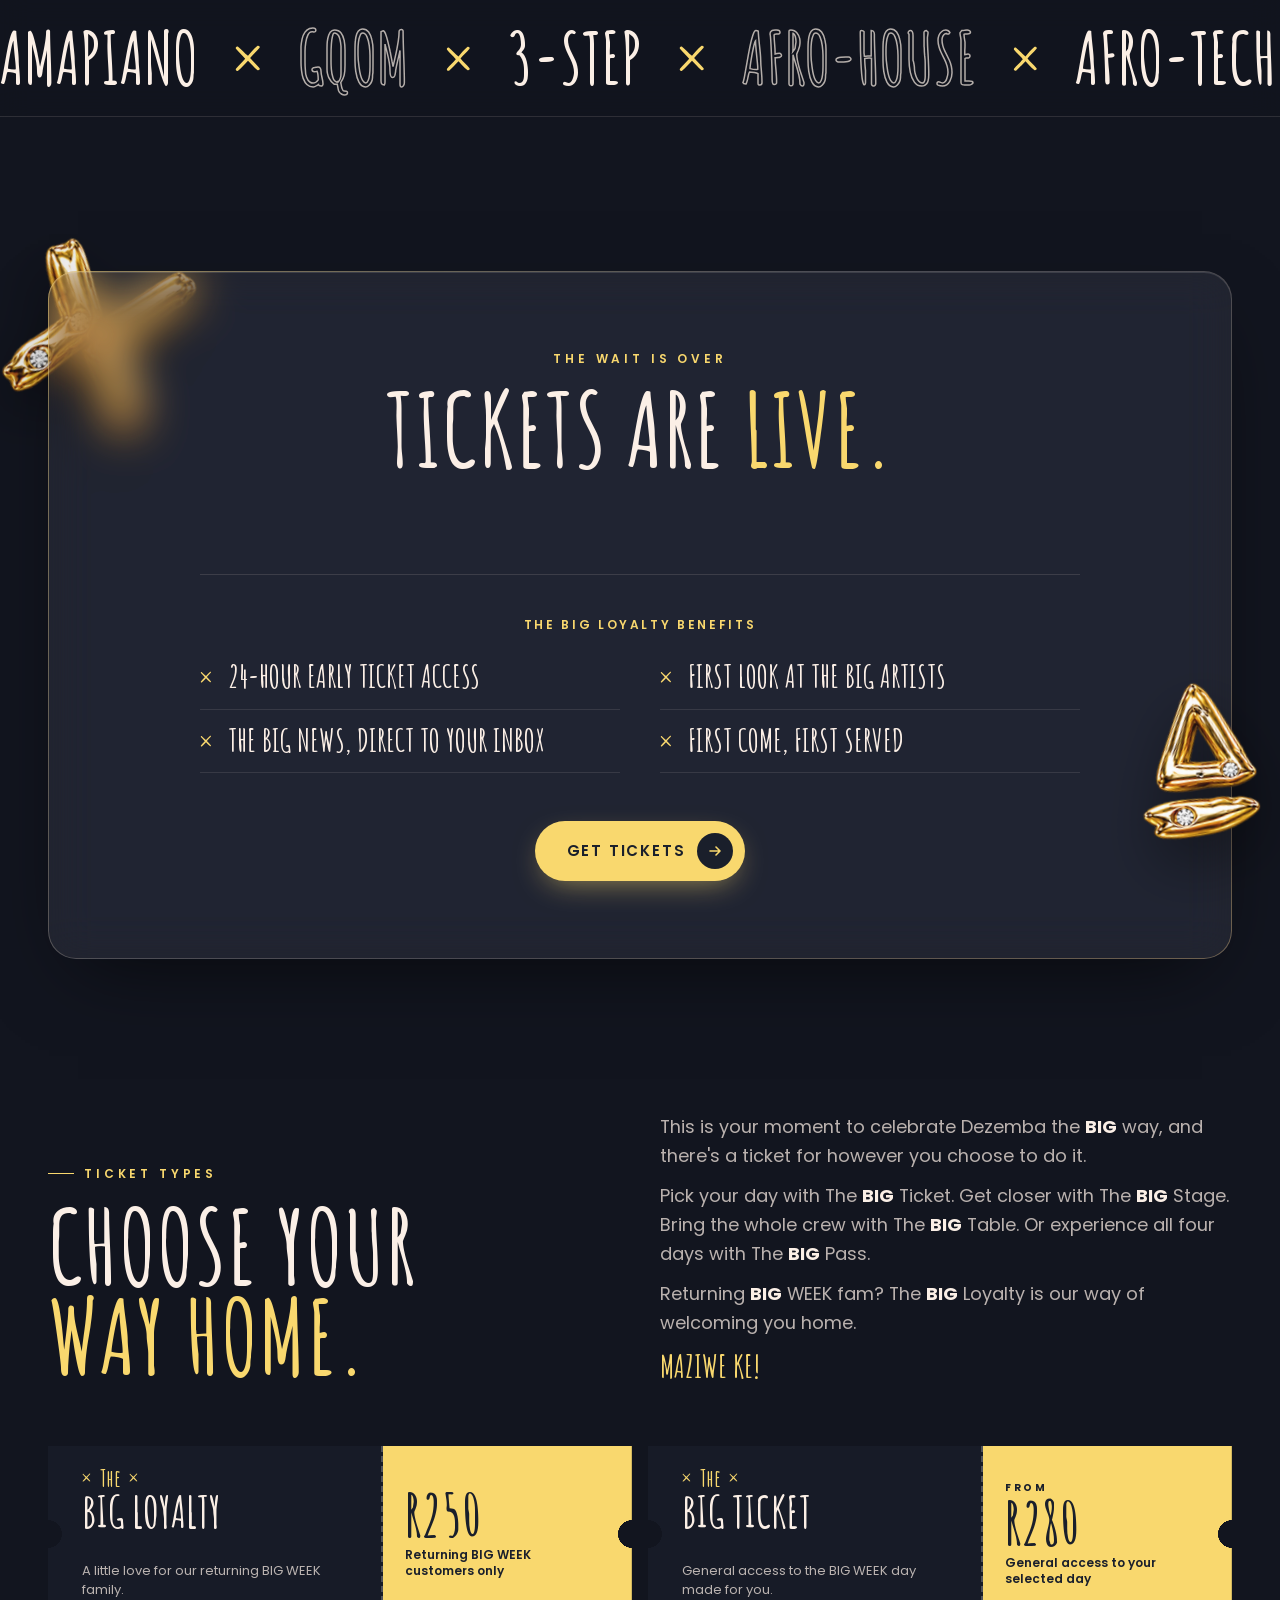
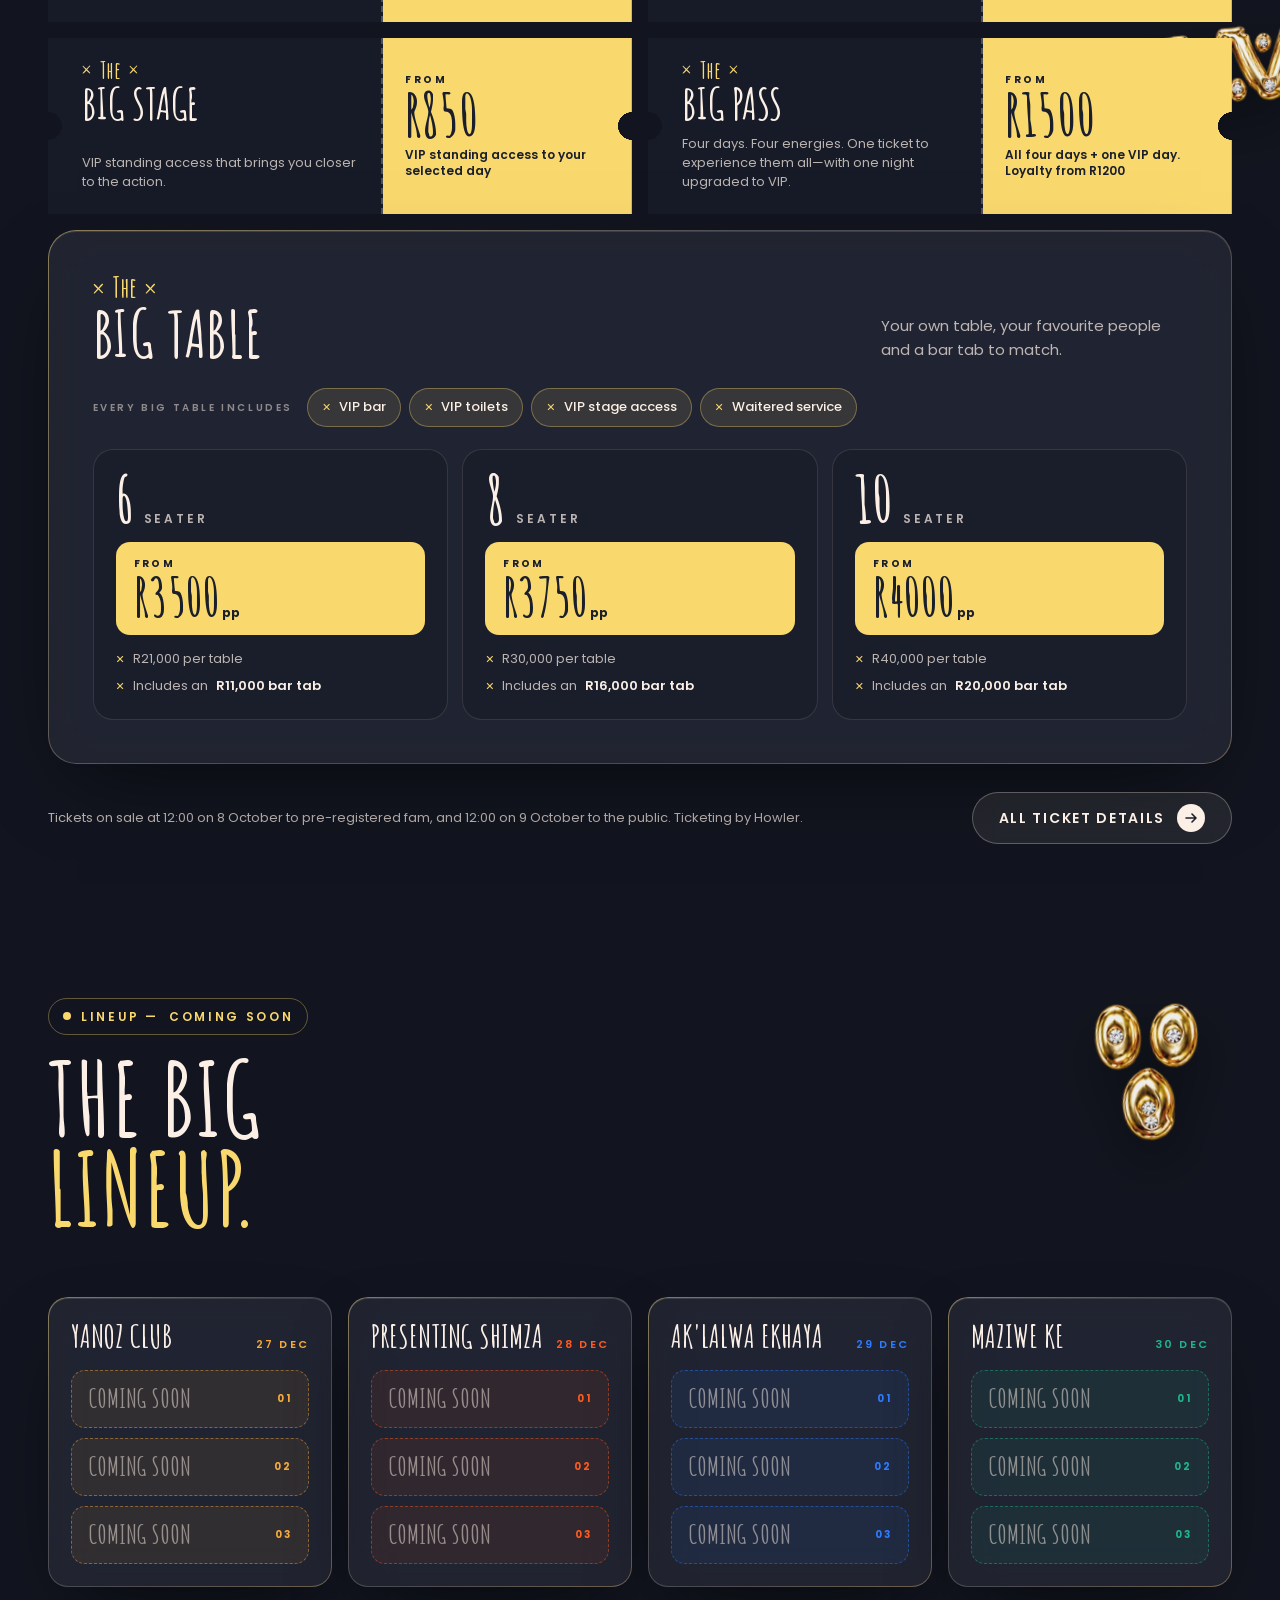
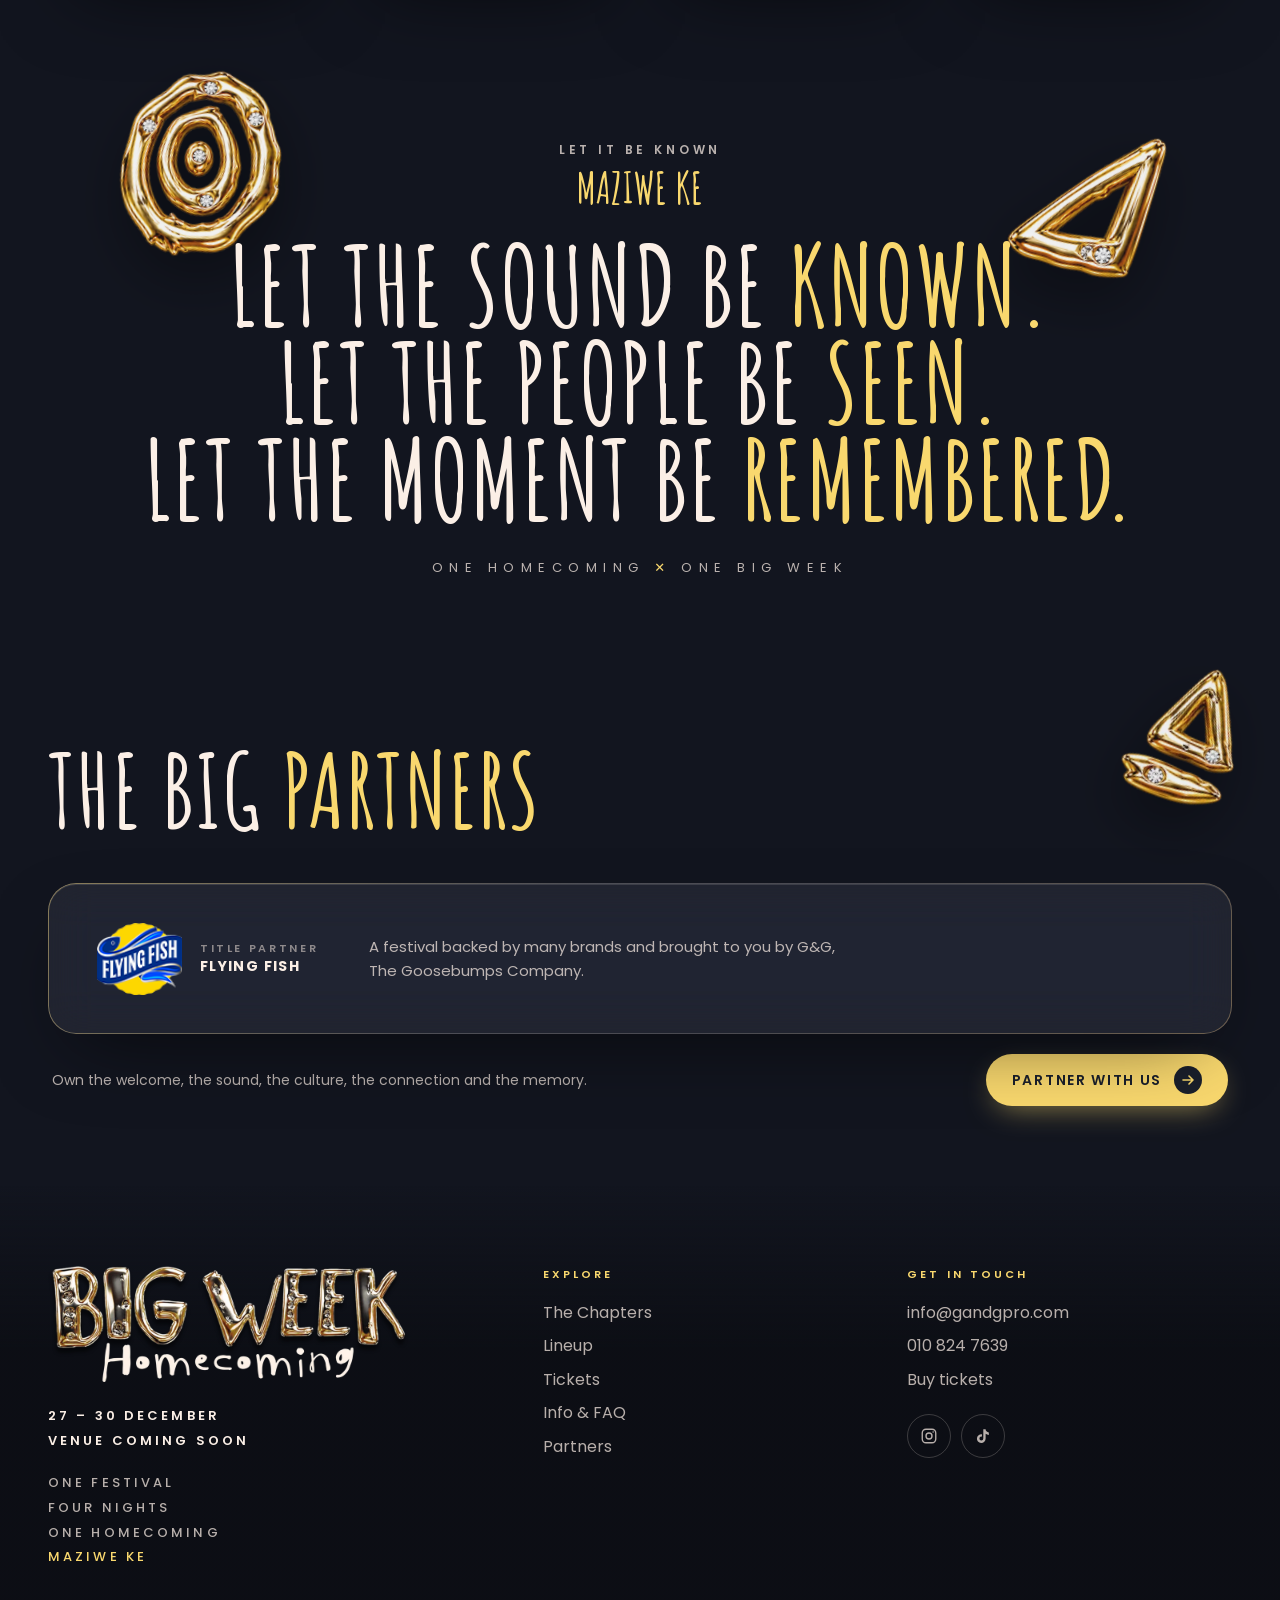
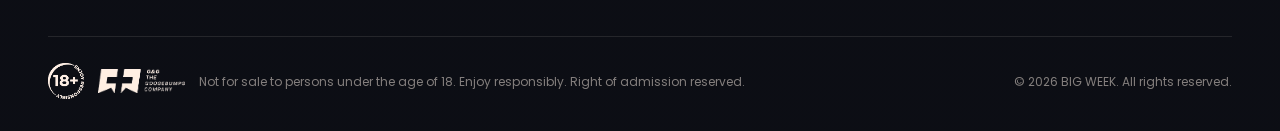
==== commit cb22a230: "Security, performance and SEO pass - Content-Security-Policy + referrer policy; self-hosted fonts (n" ====
--- a/index.html
+++ b/index.html
@@ -1,25 +1,48 @@
 <!doctype html>
-<html lang="en">
+<html lang="en-ZA">
 <head>
   <meta charset="utf-8">
   <meta name="viewport" content="width=device-width, initial-scale=1, viewport-fit=cover">
+  <meta http-equiv="Content-Security-Policy" content="default-src 'self'; script-src 'self'; style-src 'self' 'unsafe-inline'; img-src 'self' data:; font-src 'self'; connect-src 'self'; media-src 'self'; object-src 'none'; frame-src 'none'; base-uri 'self'; form-action 'self'; upgrade-insecure-requests">
+  <meta name="referrer" content="strict-origin-when-cross-origin">
   <title>BIG WEEK 2026 — Homecoming | 27–30 December, Durban</title>
-  <meta name="description" content="BIG WEEK Homecoming. One festival, four chapters. 27–30 December 2026, Durban. Home is not a place. It's a feeling. Pre-register now for 24-hour early ticket access.">
+  <meta name="description" content="BIG WEEK Homecoming: four nights of Amapiano, Gqom, 3-Step, Afro-House and Afro-Tech in Durban, 27–30 December 2026. Yanoz Club, BIG WEEK Presents Shimza, Ak&#x27;lalwa Ekhaya and Maziwe Ke. Tickets from R250 via Howler.">
+  <link rel="canonical" href="https://bigweek.co.za/">
+  <meta name="robots" content="index, follow, max-image-preview:large">
   <meta name="theme-color" content="#12151f">
-  <meta property="og:title" content="BIG WEEK 2026 — Homecoming">
-  <meta property="og:description" content="One festival. Four chapters. One feeling of Homecoming. 27–30 December 2026, Durban.">
-  <meta property="og:image" content="assets/img/sky.jpg">
+  <meta name="geo.region" content="ZA-KZN">
+  <meta name="geo.placename" content="Durban">
+
   <meta property="og:type" content="website">
-  <link rel="icon" href="assets/img/logo-stacked.webp" type="image/webp">
-
-  <link rel="preconnect" href="https://fonts.googleapis.com">
-  <link rel="preconnect" href="https://fonts.gstatic.com" crossorigin>
-  <!-- Placeholder fonts: replace with the Adobe Fonts kit link once the web project is set up -->
-  <link href="https://fonts.googleapis.com/css2?family=Amatic+SC:wght@700&family=Poppins:wght@400;500;600;700&display=swap" rel="stylesheet">
-
-  <link rel="preload" as="image" href="assets/img/sky.jpg">
-  <link rel="preload" as="image" href="assets/img/head.webp">
-  <link rel="stylesheet" href="assets/css/style.css?v=20261006e">
+  <meta property="og:site_name" content="BIG WEEK">
+  <meta property="og:locale" content="en_ZA">
+  <meta property="og:url" content="https://bigweek.co.za/">
+  <meta property="og:title" content="BIG WEEK 2026 — Homecoming | 27–30 December, Durban">
+  <meta property="og:description" content="BIG WEEK Homecoming: four nights of Amapiano, Gqom, 3-Step, Afro-House and Afro-Tech in Durban, 27–30 December 2026. Yanoz Club, BIG WEEK Presents Shimza, Ak&#x27;lalwa Ekhaya and Maziwe Ke. Tickets from R250 via Howler.">
+  <meta property="og:image" content="https://bigweek.co.za/assets/img/og-image.jpg">
+  <meta property="og:image:width" content="1200">
+  <meta property="og:image:height" content="630">
+  <meta property="og:image:alt" content="BIG WEEK Homecoming, 27–30 December 2026, Durban">
+  <meta name="twitter:card" content="summary_large_image">
+  <meta name="twitter:title" content="BIG WEEK 2026 — Homecoming | 27–30 December, Durban">
+  <meta name="twitter:description" content="BIG WEEK Homecoming: four nights of Amapiano, Gqom, 3-Step, Afro-House and Afro-Tech in Durban, 27–30 December 2026. Yanoz Club, BIG WEEK Presents Shimza, Ak&#x27;lalwa Ekhaya and Maziwe Ke. Tickets from R250 via Howler.">
+  <meta name="twitter:image" content="https://bigweek.co.za/assets/img/og-image.jpg">
+
+  <link rel="icon" href="assets/img/icon-32.png" sizes="32x32" type="image/png">
+  <link rel="icon" href="assets/img/icon-192.png" sizes="192x192" type="image/png">
+  <link rel="apple-touch-icon" href="assets/img/apple-touch-icon.png">
+
+  <link rel="preload" href="assets/fonts/amatic-sc-700-latin.woff2" as="font" type="font/woff2" crossorigin>
+  <link rel="preload" href="assets/fonts/poppins-400-latin.woff2" as="font" type="font/woff2" crossorigin>
+  <link rel="preload" href="assets/fonts/poppins-600-latin.woff2" as="font" type="font/woff2" crossorigin>
+  <link rel="preload" as="image" href="assets/img/sky.jpg" media="(min-width: 761px)">
+  <link rel="preload" as="image" href="assets/img/sky-sm.jpg" media="(max-width: 760px)">
+  <link rel="preload" as="image" href="assets/img/head.webp" fetchpriority="high">
+  <link rel="stylesheet" href="assets/css/style.css?v=20261008b">
+  <script src="assets/js/config.js?v=20261008b"></script>
+  <script src="assets/js/early.js?v=20261008b"></script>
+  <script type="application/ld+json">{"@context":"https://schema.org","@type":"WebSite","name":"BIG WEEK","url":"https://bigweek.co.za/","inLanguage":"en-ZA","publisher":{"@type":"Organization","@id":"https://bigweek.co.za/#organizer","name":"G&G — The Goosebumps Company","email":"info@gandgpro.com","telephone":"+27108247639"}}</script>
+  <script type="application/ld+json">{"@context":"https://schema.org","@type":"Festival","@id":"https://bigweek.co.za/#festival","name":"BIG WEEK 2026 — Homecoming","description":"BIG WEEK Homecoming: four nights of Amapiano, Gqom, 3-Step, Afro-House and Afro-Tech in Durban, 27–30 December 2026. Yanoz Club, BIG WEEK Presents Shimza, Ak'lalwa Ekhaya and Maziwe Ke. Tickets from R250 via Howler.","url":"https://bigweek.co.za/","image":["https://bigweek.co.za/assets/img/og-image.jpg"],"startDate":"2026-12-27T15:00:00+02:00","endDate":"2026-12-31T00:00:00+02:00","eventStatus":"https://schema.org/EventScheduled","eventAttendanceMode":"https://schema.org/OfflineEventAttendanceMode","location":{"@type":"Place","name":"Durban (venue to be announced)","address":{"@type":"PostalAddress","addressLocality":"Durban","addressRegion":"KwaZulu-Natal","addressCountry":"ZA"}},"offers":{"@type":"AggregateOffer","url":"https://bigweek.howler.co.za","priceCurrency":"ZAR","lowPrice":"250","highPrice":"4000","availability":"https://schema.org/InStock","validFrom":"2026-10-08T12:00:00+02:00"},"organizer":{"@type":"Organization","@id":"https://bigweek.co.za/#organizer","name":"G&G — The Goosebumps Company","email":"info@gandgpro.com","telephone":"+27108247639"},"typicalAgeRange":"18-","subEvent":[{"@type":"MusicEvent","name":"Yanoz Club — BIG WEEK 2026","startDate":"2026-12-27T15:00:00+02:00","endDate":"2026-12-28T00:00:00+02:00","description":"The Welcoming. The doors are open. Welcome home. Amapiano.","url":"https://bigweek.co.za/chapters.html#yanoz-club","image":"https://bigweek.co.za/assets/img/chapters/yanoz-club.jpg","eventStatus":"https://schema.org/EventScheduled","eventAttendanceMode":"https://schema.org/OfflineEventAttendanceMode","location":{"@type":"Place","name":"Durban (venue to be announced)","address":{"@type":"PostalAddress","addressLocality":"Durban","addressRegion":"KwaZulu-Natal","addressCountry":"ZA"}},"offers":{"@type":"AggregateOffer","url":"https://bigweek.howler.co.za","priceCurrency":"ZAR","lowPrice":"250","highPrice":"4000","availability":"https://schema.org/InStock","validFrom":"2026-10-08T12:00:00+02:00"},"organizer":{"@id":"https://bigweek.co.za/#organizer"}},{"@type":"MusicEvent","name":"BIG WEEK Presents Shimza — BIG WEEK 2026","startDate":"2026-12-28T15:00:00+02:00","endDate":"2026-12-29T00:00:00+02:00","description":"Rooted here. Heard everywhere. Afro-House and Afro-Tech.","url":"https://bigweek.co.za/chapters.html#shimza","image":"https://bigweek.co.za/assets/img/chapters/shimza.jpg","eventStatus":"https://schema.org/EventScheduled","eventAttendanceMode":"https://schema.org/OfflineEventAttendanceMode","location":{"@type":"Place","name":"Durban (venue to be announced)","address":{"@type":"PostalAddress","addressLocality":"Durban","addressRegion":"KwaZulu-Natal","addressCountry":"ZA"}},"offers":{"@type":"AggregateOffer","url":"https://bigweek.howler.co.za","priceCurrency":"ZAR","lowPrice":"250","highPrice":"4000","availability":"https://schema.org/InStock","validFrom":"2026-10-08T12:00:00+02:00"},"organizer":{"@id":"https://bigweek.co.za/#organizer"}},{"@type":"MusicEvent","name":"Ak'lalwa Ekhaya — BIG WEEK 2026","startDate":"2026-12-29T15:00:00+02:00","endDate":"2026-12-30T00:00:00+02:00","description":"Different sounds. One story. An everlasting groove. Gqom, 3-Step, Afro-House and Afro-Tech.","url":"https://bigweek.co.za/chapters.html#aklalwa-ekhaya","image":"https://bigweek.co.za/assets/img/chapters/aklalwa-ekhaya.jpg","eventStatus":"https://schema.org/EventScheduled","eventAttendanceMode":"https://schema.org/OfflineEventAttendanceMode","location":{"@type":"Place","name":"Durban (venue to be announced)","address":{"@type":"PostalAddress","addressLocality":"Durban","addressRegion":"KwaZulu-Natal","addressCountry":"ZA"}},"offers":{"@type":"AggregateOffer","url":"https://bigweek.howler.co.za","priceCurrency":"ZAR","lowPrice":"250","highPrice":"4000","availability":"https://schema.org/InStock","validFrom":"2026-10-08T12:00:00+02:00"},"organizer":{"@id":"https://bigweek.co.za/#organizer"}},{"@type":"MusicEvent","name":"Maziwe Ke — BIG WEEK 2026","startDate":"2026-12-30T15:00:00+02:00","endDate":"2026-12-31T00:00:00+02:00","description":"The Memory. Let the moment be remembered. The BIG WEEK finale.","url":"https://bigweek.co.za/chapters.html#maziwe-ke","image":"https://bigweek.co.za/assets/img/chapters/maziwe-ke.jpg","eventStatus":"https://schema.org/EventScheduled","eventAttendanceMode":"https://schema.org/OfflineEventAttendanceMode","location":{"@type":"Place","name":"Durban (venue to be announced)","address":{"@type":"PostalAddress","addressLocality":"Durban","addressRegion":"KwaZulu-Natal","addressCountry":"ZA"}},"offers":{"@type":"AggregateOffer","url":"https://bigweek.howler.co.za","priceCurrency":"ZAR","lowPrice":"250","highPrice":"4000","availability":"https://schema.org/InStock","validFrom":"2026-10-08T12:00:00+02:00"},"organizer":{"@id":"https://bigweek.co.za/#organizer"}}]}</script>
 </head>
 <body data-state="prereg">
   <a class="skip-link" href="#main">Skip to content</a>
@@ -37,7 +60,7 @@
   <!-- Navigation -->
   <header class="nav glass" role="banner">
     <a class="nav__brand" href="index.html" aria-label="BIG WEEK home">
-      <img src="assets/img/logo-lockup.webp" alt="BIG WEEK Homecoming" width="1200" height="387" style="height:34px">
+      <img src="assets/img/logo-lockup-sm.webp" alt="BIG WEEK Homecoming" width="240" height="77" style="height:34px;width:auto">
     </a>
     <nav aria-label="Primary">
       <ul class="nav__links">
@@ -73,8 +96,8 @@
     <section class="hero" aria-labelledby="hero-title">
       <div class="hero__stage" aria-hidden="true">
         <div class="hero__head" data-depth="-0.18"><img src="assets/img/head.webp" alt="" width="613" height="800"></div>
-        <div class="hero__palms hero__palms--l" data-depth="0.12"><img src="assets/img/trees-l.webp" alt="" width="779" height="696"></div>
-        <div class="hero__palms hero__palms--r" data-depth="0.12"><img src="assets/img/trees-r.webp" alt="" width="330" height="692"></div>
+        <div class="hero__palms hero__palms--l" data-depth="0.12"><img src="assets/img/trees-l.webp" srcset="assets/img/trees-l-sm.webp 389w, assets/img/trees-l.webp 779w" sizes="(max-width: 900px) 60vw, 40vw" alt="" width="779" height="696"></div>
+        <div class="hero__palms hero__palms--r" data-depth="0.12"><img src="assets/img/trees-r.webp" srcset="assets/img/trees-r-sm.webp 165w, assets/img/trees-r.webp 330w" sizes="(max-width: 900px) 30vw, 20vw" alt="" width="330" height="692"></div>
         <div class="hero__ground"></div>
       </div>
 
@@ -85,7 +108,7 @@
             <span>presents</span>
           </div>
           <h1 id="hero-title" class="sr-only">BIG WEEK Homecoming — 27 to 30 December 2026, Durban</h1>
-          <img class="hero__logo" src="assets/img/logo-lockup.webp" alt="" width="1200" height="387">
+          <img class="hero__logo" src="assets/img/logo-lockup.webp" alt="" width="900" height="290" fetchpriority="high">
           <p class="hero__dates">27 <span class="dash">–</span> 30 Dec 2026</p>
           <p class="hero__place">Venue coming soon</p>
 
@@ -406,7 +429,7 @@
     <div class="wrap">
       <div class="footer__top">
         <div>
-          <img class="footer__logo" src="assets/img/logo-lockup.webp" alt="BIG WEEK Homecoming" width="1200" height="387" loading="lazy">
+          <img class="footer__logo" src="assets/img/logo-lockup.webp" alt="BIG WEEK Homecoming" width="900" height="290" loading="lazy">
           <p class="footer__tag"><b>27 – 30 December</b><br><b>Venue Coming Soon</b></p>
           <p class="footer__tag">One Festival<br>Four Nights<br>One Homecoming<br><span class="accent">Maziwe Ke</span></p>
         </div>
@@ -443,8 +466,6 @@
       </div>
     </div>
   </footer>
-
-  <script src="assets/js/config.js?v=20261006e"></script>
-  <script src="assets/js/main.js?v=20261006e"></script>
+  <script src="assets/js/main.js?v=20261008b"></script>
 </body>
 </html>
--- a/assets/css/style.css
+++ b/assets/css/style.css
@@ -3,8 +3,17 @@
    Glass at golden hour
    ========================================================= */
 
-/* Fonts: placeholders until the Adobe Fonts web project is connected.
-   Swap the family names in --font-display / --font-body only. */
+/* Fonts: Amatic SC + Poppins, self-hosted (SIL Open Font License) */
+@font-face { font-family: 'Amatic SC'; font-style: normal; font-weight: 700; font-display: swap; src: url('../fonts/amatic-sc-700-latin-ext.woff2') format('woff2'); unicode-range: U+0100-02BA, U+02BD-02C5, U+02C7-02CC, U+02CE-02D7, U+02DD-02FF, U+0304, U+0308, U+0329, U+1D00-1DBF, U+1E00-1E9F, U+1EF2-1EFF, U+2020, U+20A0-20AB, U+20AD-20C4, U+2113, U+2C60-2C7F, U+A720-A7FF; }
+@font-face { font-family: 'Amatic SC'; font-style: normal; font-weight: 700; font-display: swap; src: url('../fonts/amatic-sc-700-latin.woff2') format('woff2'); unicode-range: U+0000-00FF, U+0131, U+0152-0153, U+02BB-02BC, U+02C6, U+02DA, U+02DC, U+0304, U+0308, U+0329, U+2000-206F, U+20AC, U+2122, U+2191, U+2193, U+2212, U+2215, U+FEFF, U+FFFD; }
+@font-face { font-family: 'Poppins'; font-style: normal; font-weight: 400; font-display: swap; src: url('../fonts/poppins-400-latin-ext.woff2') format('woff2'); unicode-range: U+0100-02BA, U+02BD-02C5, U+02C7-02CC, U+02CE-02D7, U+02DD-02FF, U+0304, U+0308, U+0329, U+1D00-1DBF, U+1E00-1E9F, U+1EF2-1EFF, U+2020, U+20A0-20AB, U+20AD-20C4, U+2113, U+2C60-2C7F, U+A720-A7FF; }
+@font-face { font-family: 'Poppins'; font-style: normal; font-weight: 400; font-display: swap; src: url('../fonts/poppins-400-latin.woff2') format('woff2'); unicode-range: U+0000-00FF, U+0131, U+0152-0153, U+02BB-02BC, U+02C6, U+02DA, U+02DC, U+0304, U+0308, U+0329, U+2000-206F, U+20AC, U+2122, U+2191, U+2193, U+2212, U+2215, U+FEFF, U+FFFD; }
+@font-face { font-family: 'Poppins'; font-style: normal; font-weight: 500; font-display: swap; src: url('../fonts/poppins-500-latin-ext.woff2') format('woff2'); unicode-range: U+0100-02BA, U+02BD-02C5, U+02C7-02CC, U+02CE-02D7, U+02DD-02FF, U+0304, U+0308, U+0329, U+1D00-1DBF, U+1E00-1E9F, U+1EF2-1EFF, U+2020, U+20A0-20AB, U+20AD-20C4, U+2113, U+2C60-2C7F, U+A720-A7FF; }
+@font-face { font-family: 'Poppins'; font-style: normal; font-weight: 500; font-display: swap; src: url('../fonts/poppins-500-latin.woff2') format('woff2'); unicode-range: U+0000-00FF, U+0131, U+0152-0153, U+02BB-02BC, U+02C6, U+02DA, U+02DC, U+0304, U+0308, U+0329, U+2000-206F, U+20AC, U+2122, U+2191, U+2193, U+2212, U+2215, U+FEFF, U+FFFD; }
+@font-face { font-family: 'Poppins'; font-style: normal; font-weight: 600; font-display: swap; src: url('../fonts/poppins-600-latin-ext.woff2') format('woff2'); unicode-range: U+0100-02BA, U+02BD-02C5, U+02C7-02CC, U+02CE-02D7, U+02DD-02FF, U+0304, U+0308, U+0329, U+1D00-1DBF, U+1E00-1E9F, U+1EF2-1EFF, U+2020, U+20A0-20AB, U+20AD-20C4, U+2113, U+2C60-2C7F, U+A720-A7FF; }
+@font-face { font-family: 'Poppins'; font-style: normal; font-weight: 600; font-display: swap; src: url('../fonts/poppins-600-latin.woff2') format('woff2'); unicode-range: U+0000-00FF, U+0131, U+0152-0153, U+02BB-02BC, U+02C6, U+02DA, U+02DC, U+0304, U+0308, U+0329, U+2000-206F, U+20AC, U+2122, U+2191, U+2193, U+2212, U+2215, U+FEFF, U+FFFD; }
+@font-face { font-family: 'Poppins'; font-style: normal; font-weight: 700; font-display: swap; src: url('../fonts/poppins-700-latin-ext.woff2') format('woff2'); unicode-range: U+0100-02BA, U+02BD-02C5, U+02C7-02CC, U+02CE-02D7, U+02DD-02FF, U+0304, U+0308, U+0329, U+1D00-1DBF, U+1E00-1E9F, U+1EF2-1EFF, U+2020, U+20A0-20AB, U+20AD-20C4, U+2113, U+2C60-2C7F, U+A720-A7FF; }
+@font-face { font-family: 'Poppins'; font-style: normal; font-weight: 700; font-display: swap; src: url('../fonts/poppins-700-latin.woff2') format('woff2'); unicode-range: U+0000-00FF, U+0131, U+0152-0153, U+02BB-02BC, U+02C6, U+02DA, U+02DC, U+0304, U+0308, U+0329, U+2000-206F, U+20AC, U+2122, U+2191, U+2193, U+2212, U+2215, U+FEFF, U+FFFD; }
 :root {
   --font-display: "Amatic SC", "Arial Narrow", sans-serif;
   --font-body: "Poppins", system-ui, -apple-system, "Segoe UI", sans-serif;
@@ -531,6 +540,11 @@
 
 /* ---------- State toggles (driven by config dates) ---------- */
 [hidden] { display: none !important; }
+/* Sales-stage visibility, applied before first paint (early.js sets html[data-state]) */
+html[data-state="prereg"] [data-show]:not([data-show~="prereg"]),
+html[data-state="closed"] [data-show]:not([data-show~="closed"]),
+html[data-state="loyalty"] [data-show]:not([data-show~="loyalty"]),
+html[data-state="onsale"] [data-show]:not([data-show~="onsale"]) { display: none !important; }
 
 /* ---------- Responsive ---------- */
 @media (max-width: 1100px) {
@@ -1028,6 +1042,10 @@
   50% { transform: translateY(-16px) rotate(calc(var(--fr, 0deg) + 5deg)); }
 }
 
+@media (max-width: 760px) {
+  .atmosphere__sky { background-image: url("../img/sky-sm.jpg"); }
+}
+
 @media (prefers-reduced-motion: reduce) {
   *, *::before, *::after { animation: none !important; transition-duration: 0.01ms !important; scroll-behavior: auto !important; }
   .reveal { opacity: 1; transform: none; }
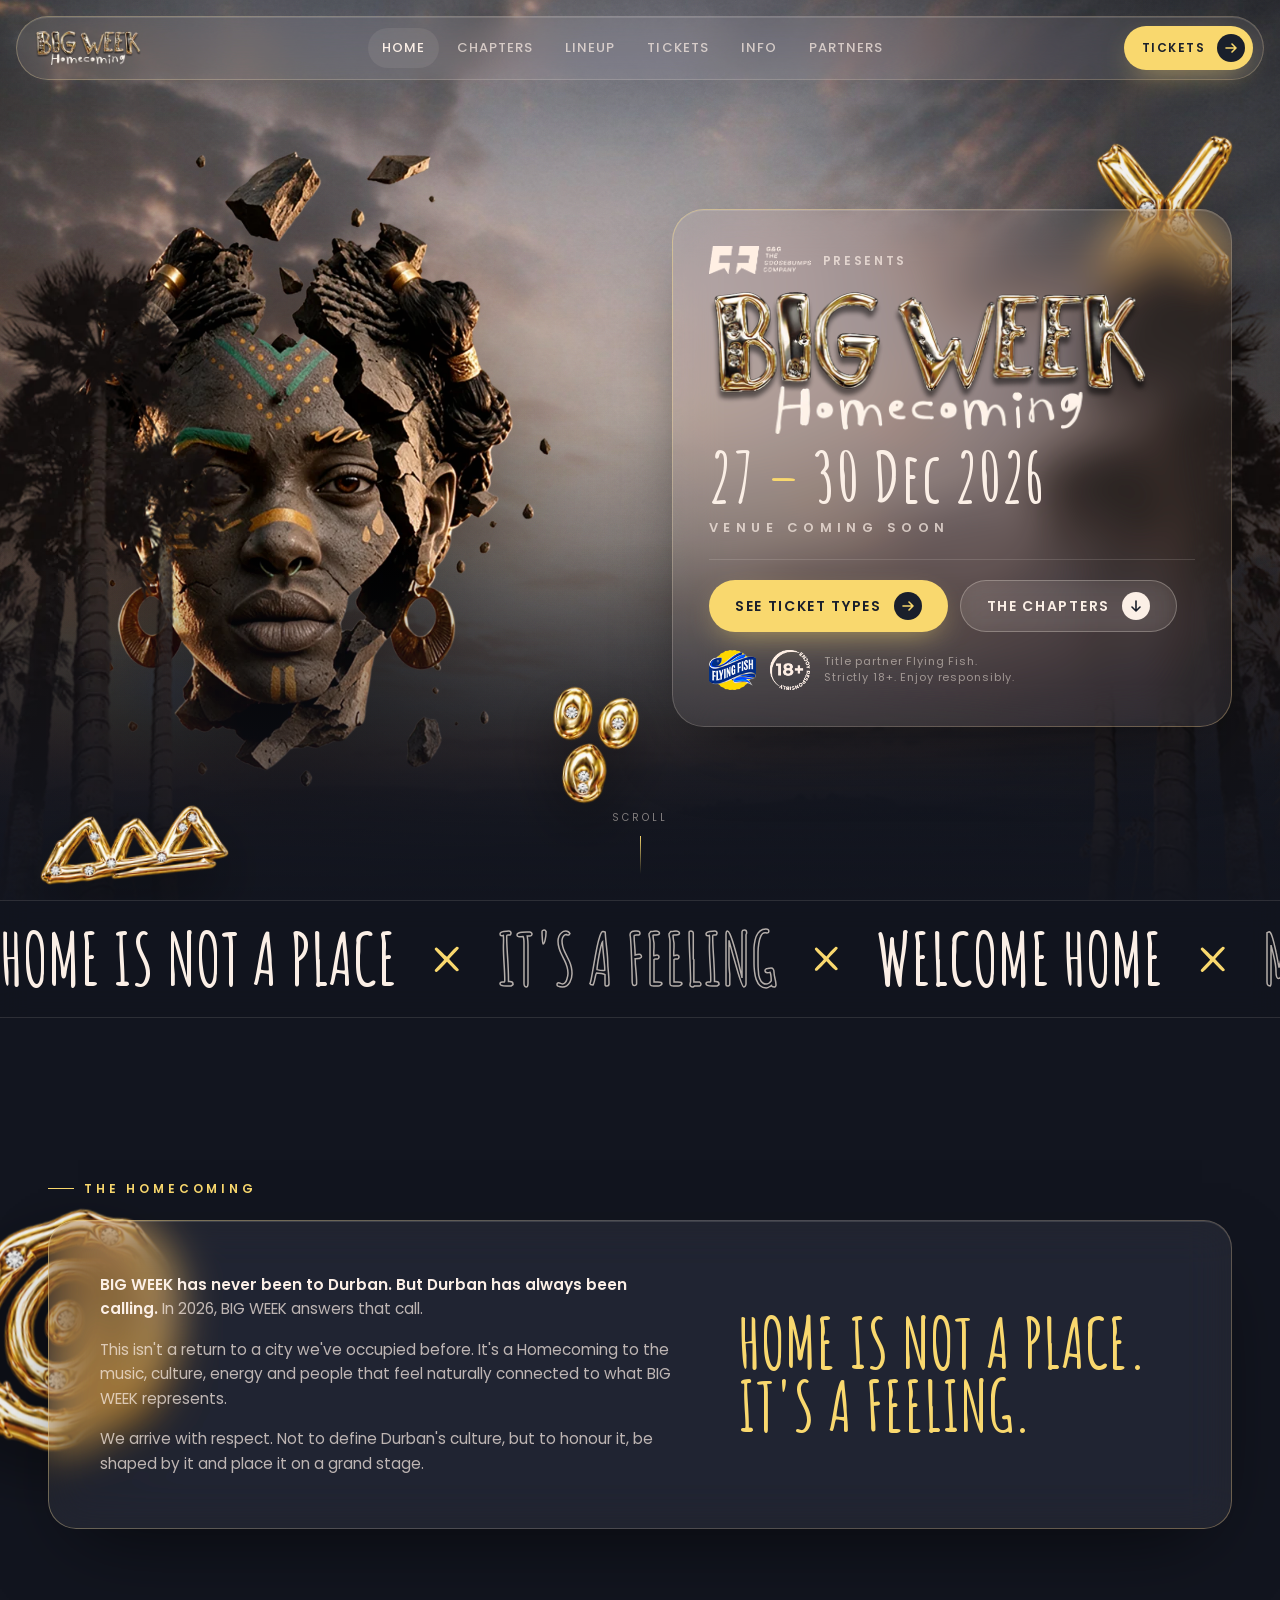
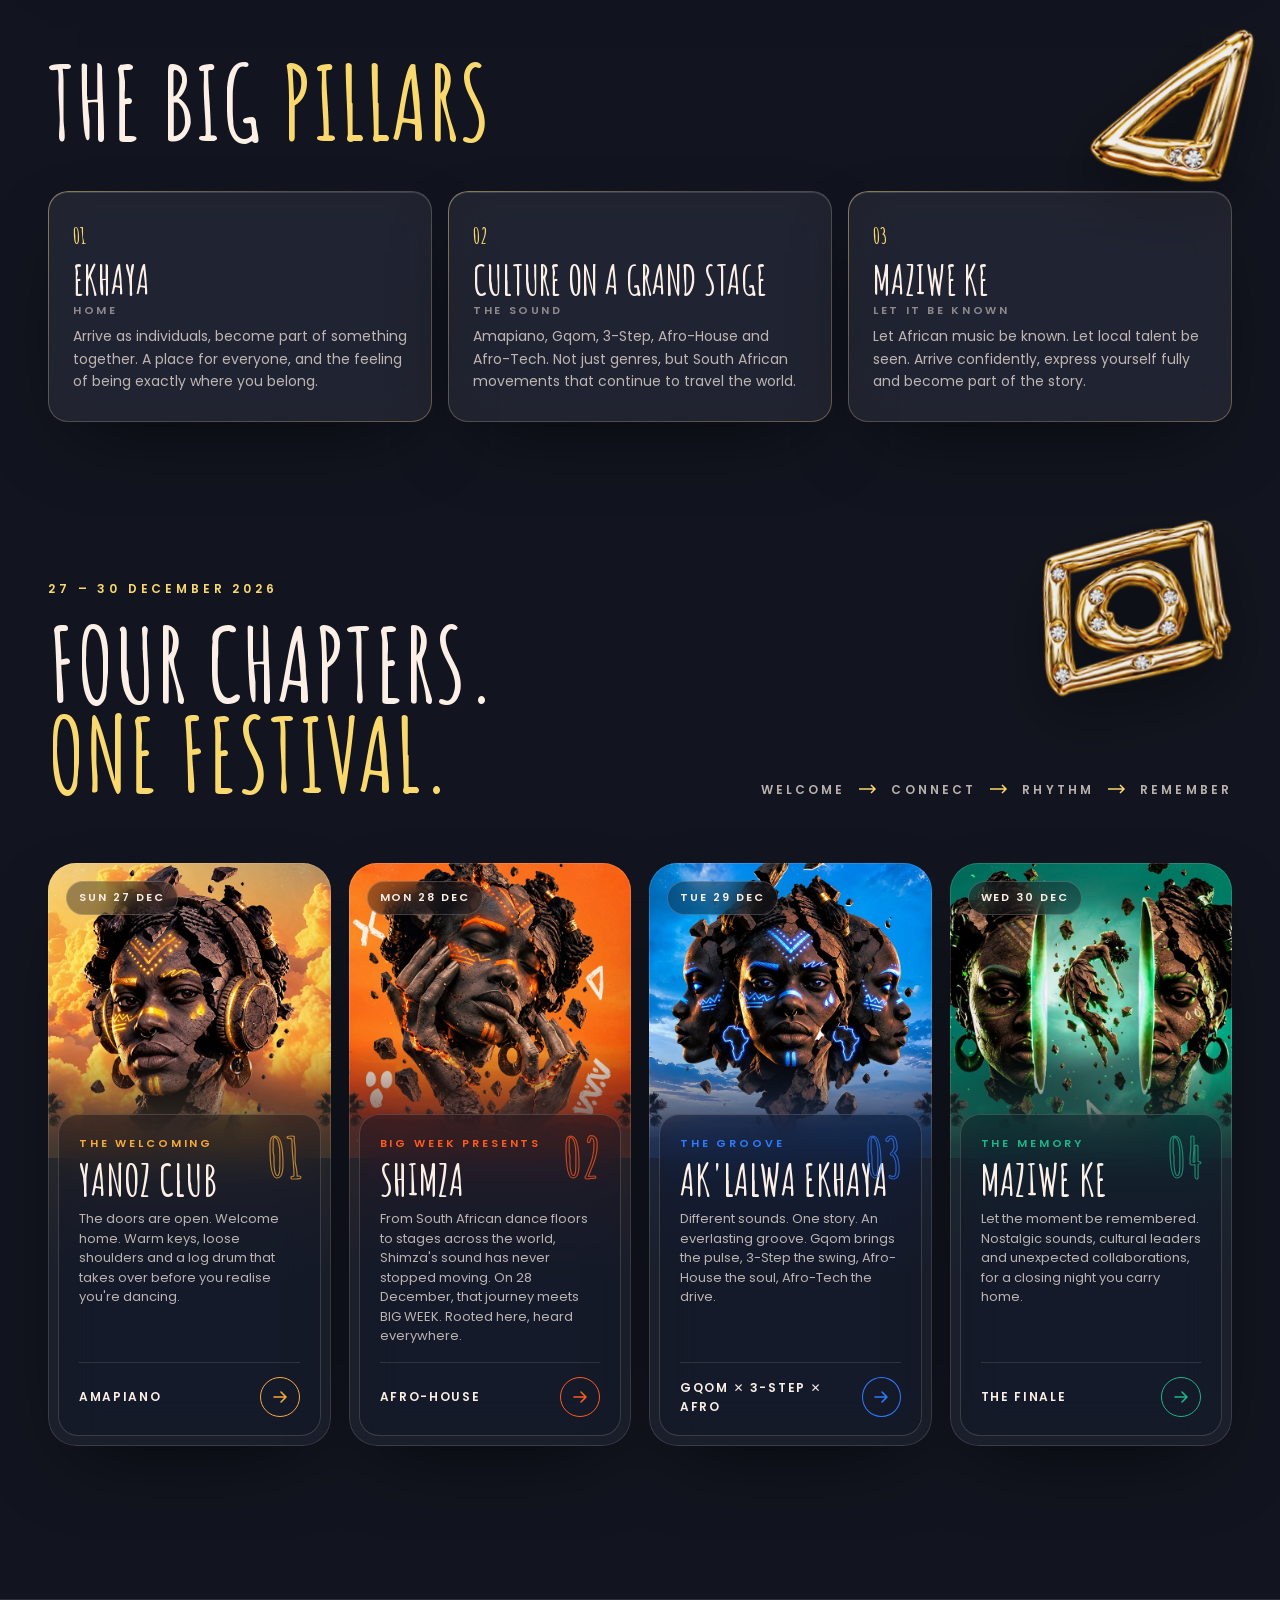
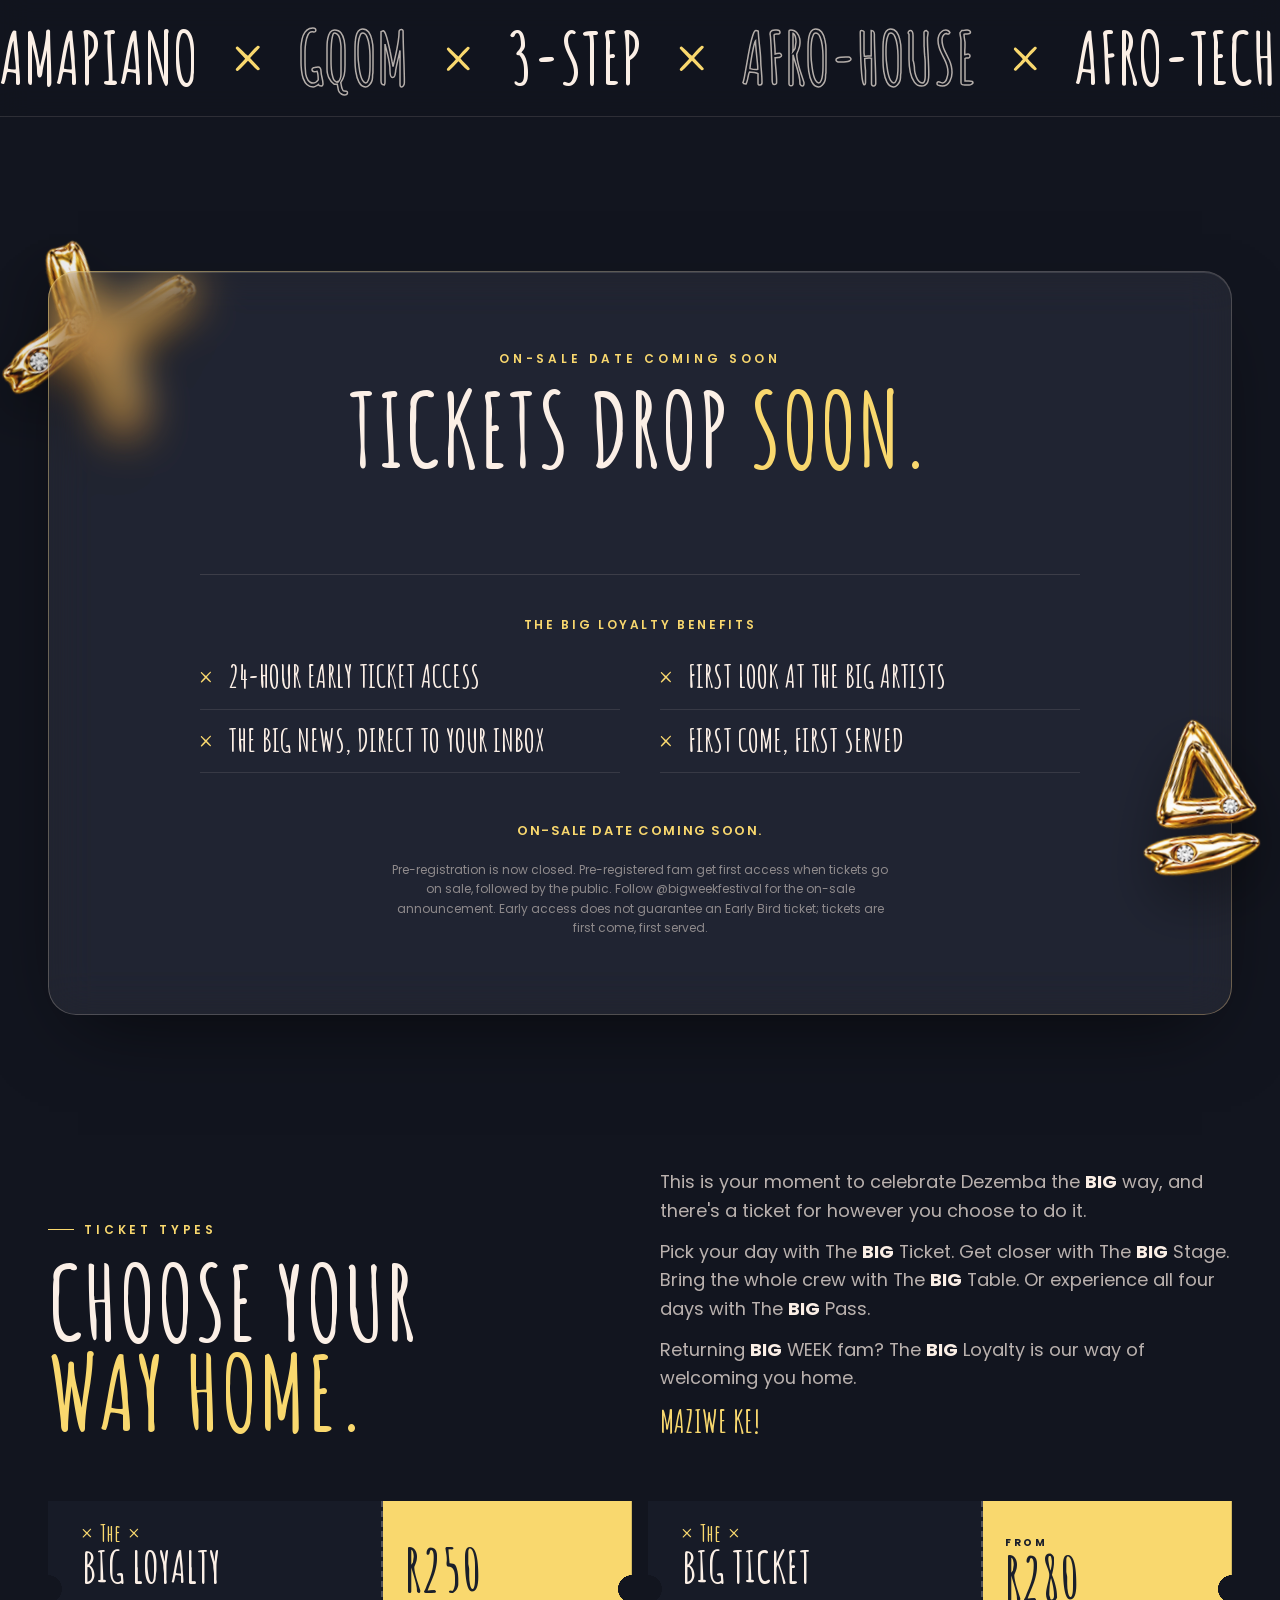
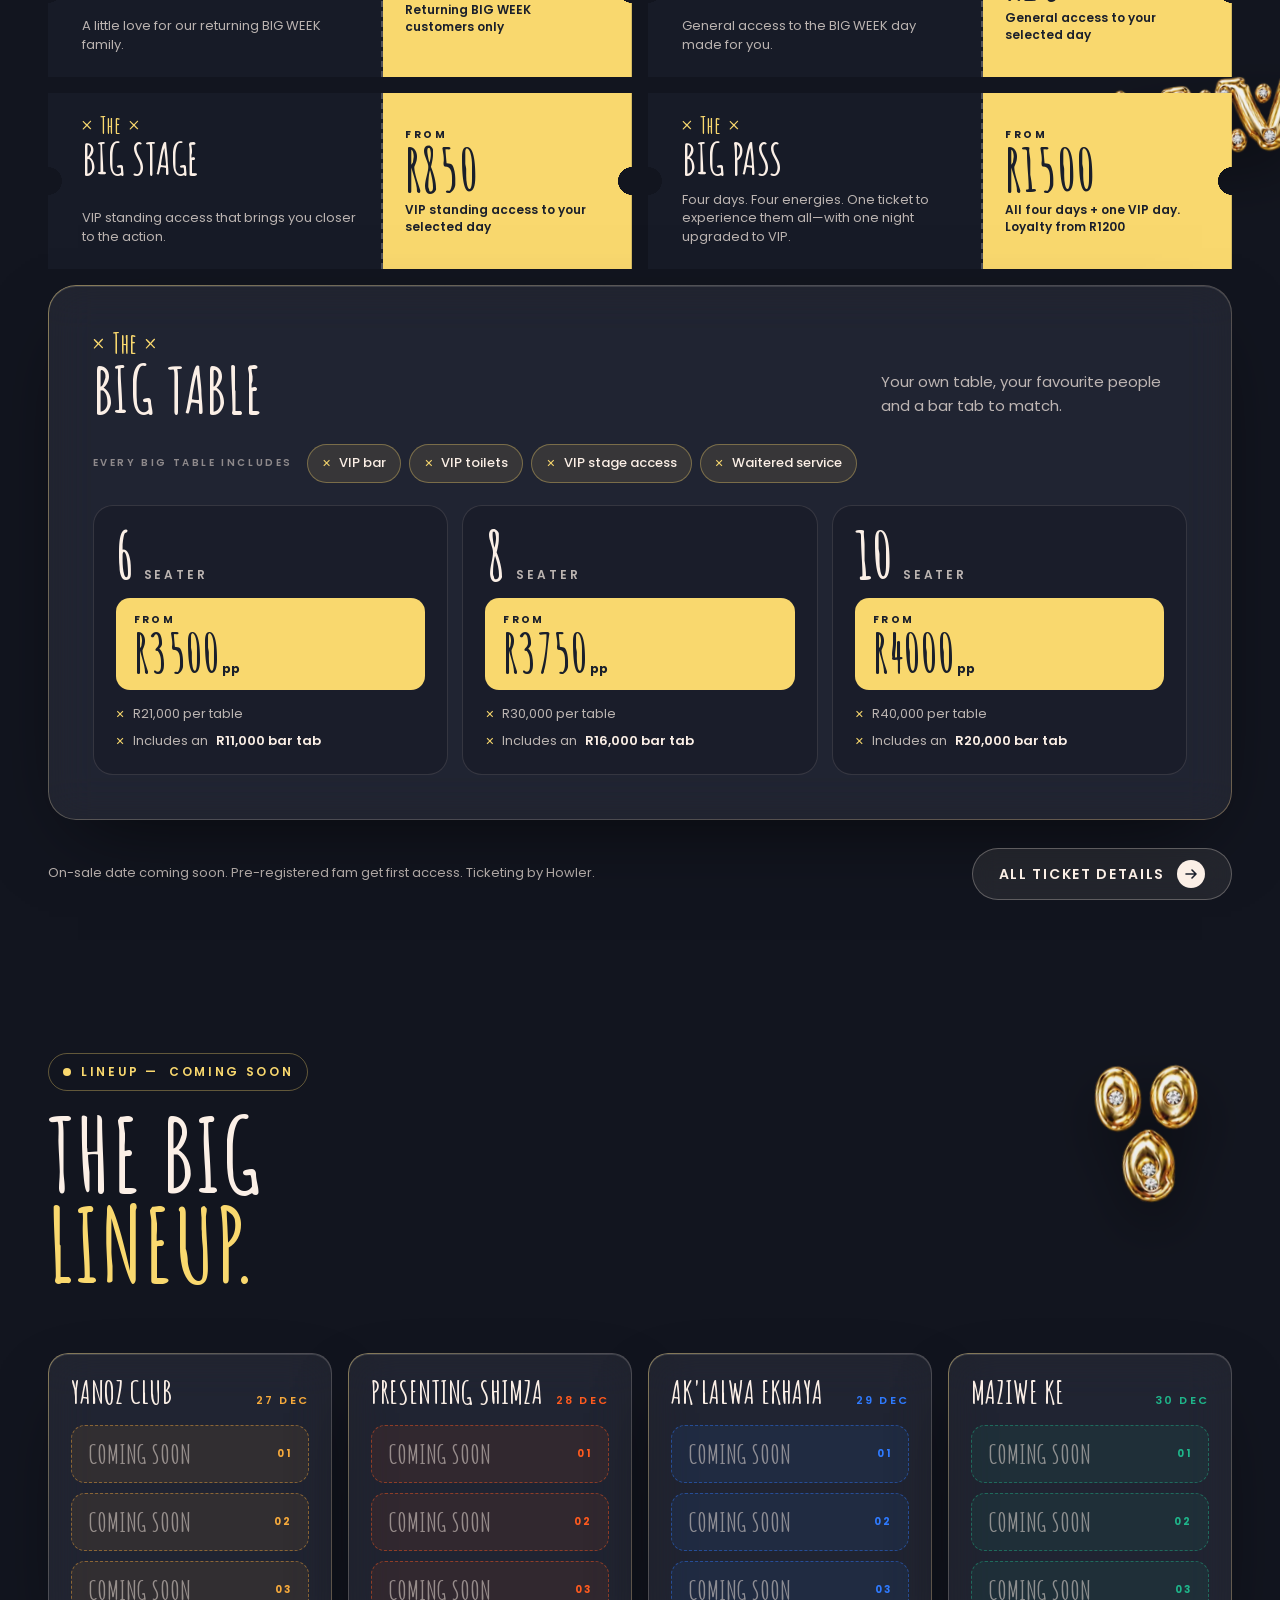
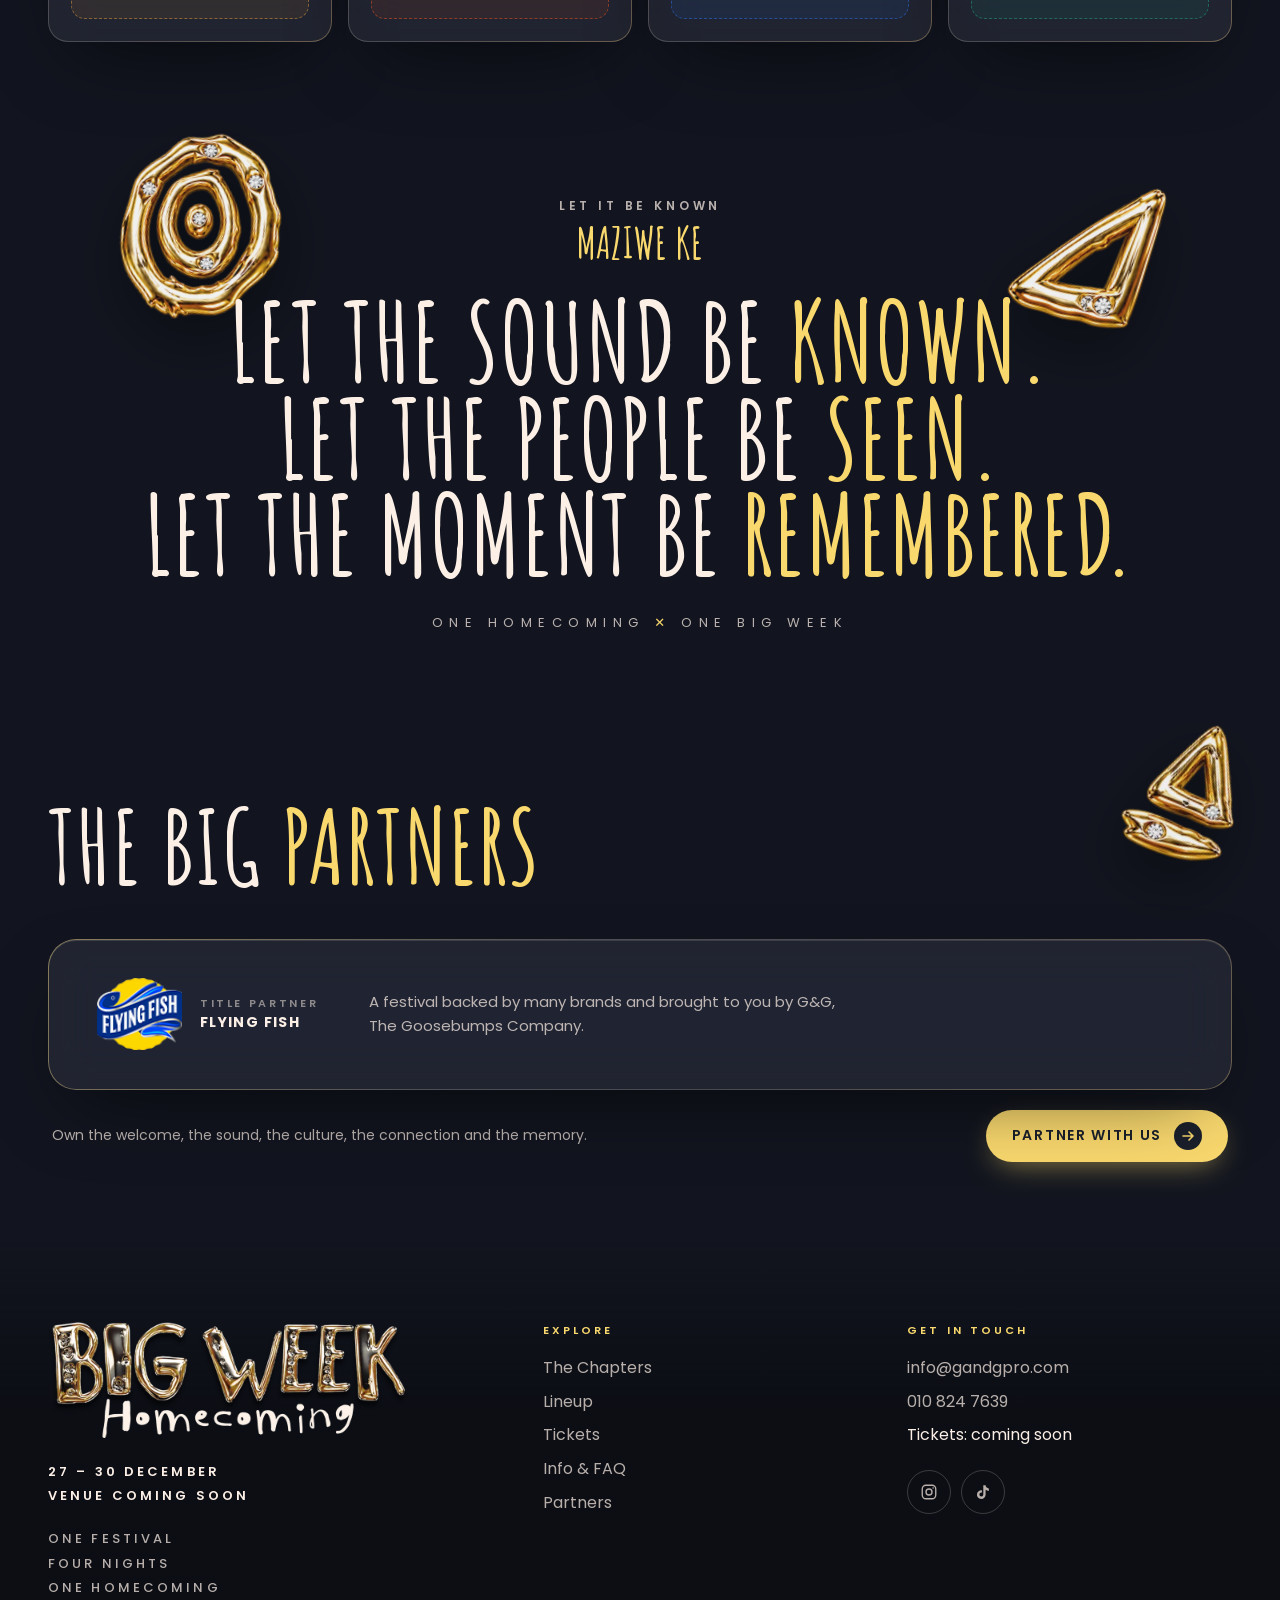
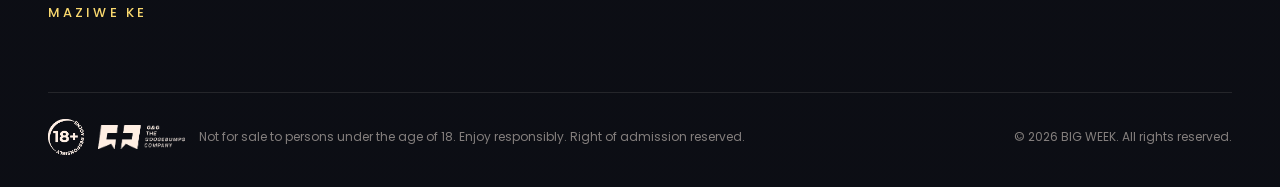
==== commit fdc5ec93: "On-sale date TBC: all ticket buttons Coming soon, no countdowns or dates Co-Authored-By: Claude Opus" ====
--- a/index.html
+++ b/index.html
@@ -38,9 +38,9 @@
   <link rel="preload" as="image" href="assets/img/sky.jpg" media="(min-width: 761px)">
   <link rel="preload" as="image" href="assets/img/sky-sm.jpg" media="(max-width: 760px)">
   <link rel="preload" as="image" href="assets/img/head.webp" fetchpriority="high">
-  <link rel="stylesheet" href="assets/css/style.css?v=20261008b">
-  <script src="assets/js/config.js?v=20261008b"></script>
-  <script src="assets/js/early.js?v=20261008b"></script>
+  <link rel="stylesheet" href="assets/css/style.css?v=20261008c">
+  <script src="assets/js/config.js?v=20261008c"></script>
+  <script src="assets/js/early.js?v=20261008c"></script>
   <script type="application/ld+json">{"@context":"https://schema.org","@type":"WebSite","name":"BIG WEEK","url":"https://bigweek.co.za/","inLanguage":"en-ZA","publisher":{"@type":"Organization","@id":"https://bigweek.co.za/#organizer","name":"G&G — The Goosebumps Company","email":"info@gandgpro.com","telephone":"+27108247639"}}</script>
   <script type="application/ld+json">{"@context":"https://schema.org","@type":"Festival","@id":"https://bigweek.co.za/#festival","name":"BIG WEEK 2026 — Homecoming","description":"BIG WEEK Homecoming: four nights of Amapiano, Gqom, 3-Step, Afro-House and Afro-Tech in Durban, 27–30 December 2026. Yanoz Club, BIG WEEK Presents Shimza, Ak'lalwa Ekhaya and Maziwe Ke. Tickets from R250 via Howler.","url":"https://bigweek.co.za/","image":["https://bigweek.co.za/assets/img/og-image.jpg"],"startDate":"2026-12-27T15:00:00+02:00","endDate":"2026-12-31T00:00:00+02:00","eventStatus":"https://schema.org/EventScheduled","eventAttendanceMode":"https://schema.org/OfflineEventAttendanceMode","location":{"@type":"Place","name":"Durban (venue to be announced)","address":{"@type":"PostalAddress","addressLocality":"Durban","addressRegion":"KwaZulu-Natal","addressCountry":"ZA"}},"offers":{"@type":"AggregateOffer","url":"https://bigweek.howler.co.za","priceCurrency":"ZAR","lowPrice":"250","highPrice":"4000","availability":"https://schema.org/InStock","validFrom":"2026-10-08T12:00:00+02:00"},"organizer":{"@type":"Organization","@id":"https://bigweek.co.za/#organizer","name":"G&G — The Goosebumps Company","email":"info@gandgpro.com","telephone":"+27108247639"},"typicalAgeRange":"18-","subEvent":[{"@type":"MusicEvent","name":"Yanoz Club — BIG WEEK 2026","startDate":"2026-12-27T15:00:00+02:00","endDate":"2026-12-28T00:00:00+02:00","description":"The Welcoming. The doors are open. Welcome home. Amapiano.","url":"https://bigweek.co.za/chapters.html#yanoz-club","image":"https://bigweek.co.za/assets/img/chapters/yanoz-club.jpg","eventStatus":"https://schema.org/EventScheduled","eventAttendanceMode":"https://schema.org/OfflineEventAttendanceMode","location":{"@type":"Place","name":"Durban (venue to be announced)","address":{"@type":"PostalAddress","addressLocality":"Durban","addressRegion":"KwaZulu-Natal","addressCountry":"ZA"}},"offers":{"@type":"AggregateOffer","url":"https://bigweek.howler.co.za","priceCurrency":"ZAR","lowPrice":"250","highPrice":"4000","availability":"https://schema.org/InStock","validFrom":"2026-10-08T12:00:00+02:00"},"organizer":{"@id":"https://bigweek.co.za/#organizer"}},{"@type":"MusicEvent","name":"BIG WEEK Presents Shimza — BIG WEEK 2026","startDate":"2026-12-28T15:00:00+02:00","endDate":"2026-12-29T00:00:00+02:00","description":"Rooted here. Heard everywhere. Afro-House and Afro-Tech.","url":"https://bigweek.co.za/chapters.html#shimza","image":"https://bigweek.co.za/assets/img/chapters/shimza.jpg","eventStatus":"https://schema.org/EventScheduled","eventAttendanceMode":"https://schema.org/OfflineEventAttendanceMode","location":{"@type":"Place","name":"Durban (venue to be announced)","address":{"@type":"PostalAddress","addressLocality":"Durban","addressRegion":"KwaZulu-Natal","addressCountry":"ZA"}},"offers":{"@type":"AggregateOffer","url":"https://bigweek.howler.co.za","priceCurrency":"ZAR","lowPrice":"250","highPrice":"4000","availability":"https://schema.org/InStock","validFrom":"2026-10-08T12:00:00+02:00"},"organizer":{"@id":"https://bigweek.co.za/#organizer"}},{"@type":"MusicEvent","name":"Ak'lalwa Ekhaya — BIG WEEK 2026","startDate":"2026-12-29T15:00:00+02:00","endDate":"2026-12-30T00:00:00+02:00","description":"Different sounds. One story. An everlasting groove. Gqom, 3-Step, Afro-House and Afro-Tech.","url":"https://bigweek.co.za/chapters.html#aklalwa-ekhaya","image":"https://bigweek.co.za/assets/img/chapters/aklalwa-ekhaya.jpg","eventStatus":"https://schema.org/EventScheduled","eventAttendanceMode":"https://schema.org/OfflineEventAttendanceMode","location":{"@type":"Place","name":"Durban (venue to be announced)","address":{"@type":"PostalAddress","addressLocality":"Durban","addressRegion":"KwaZulu-Natal","addressCountry":"ZA"}},"offers":{"@type":"AggregateOffer","url":"https://bigweek.howler.co.za","priceCurrency":"ZAR","lowPrice":"250","highPrice":"4000","availability":"https://schema.org/InStock","validFrom":"2026-10-08T12:00:00+02:00"},"organizer":{"@id":"https://bigweek.co.za/#organizer"}},{"@type":"MusicEvent","name":"Maziwe Ke — BIG WEEK 2026","startDate":"2026-12-30T15:00:00+02:00","endDate":"2026-12-31T00:00:00+02:00","description":"The Memory. Let the moment be remembered. The BIG WEEK finale.","url":"https://bigweek.co.za/chapters.html#maziwe-ke","image":"https://bigweek.co.za/assets/img/chapters/maziwe-ke.jpg","eventStatus":"https://schema.org/EventScheduled","eventAttendanceMode":"https://schema.org/OfflineEventAttendanceMode","location":{"@type":"Place","name":"Durban (venue to be announced)","address":{"@type":"PostalAddress","addressLocality":"Durban","addressRegion":"KwaZulu-Natal","addressCountry":"ZA"}},"offers":{"@type":"AggregateOffer","url":"https://bigweek.howler.co.za","priceCurrency":"ZAR","lowPrice":"250","highPrice":"4000","availability":"https://schema.org/InStock","validFrom":"2026-10-08T12:00:00+02:00"},"organizer":{"@id":"https://bigweek.co.za/#organizer"}}]}</script>
 </head>
@@ -261,9 +261,9 @@
     <section class="section" id="pre-register" aria-labelledby="onsale-title">
       <div class="wrap">
         <div class="onsale glass reveal">
-          <span class="eyebrow eyebrow--plain onsale__eyebrow" data-show="prereg closed"><span>On sale to pre-registered fam</span><span class="x-mark"></span><span>8 October, 12:00</span></span>
+          <span class="eyebrow eyebrow--plain onsale__eyebrow" data-show="prereg closed"><span data-date>On sale to pre-registered fam</span><span class="x-mark" data-date></span><span data-date>8 October, 12:00</span><span data-tbc>On-sale date coming soon</span></span>
           <span class="eyebrow eyebrow--plain" data-show="loyalty onsale">The wait is over</span>
-          <h2 id="onsale-title" class="display h-lg onsale__title" data-show="prereg closed">Tickets drop in</h2>
+          <h2 id="onsale-title" class="display h-lg onsale__title" data-show="prereg closed">Tickets drop <span class="accent">soon.</span></h2>
           <h2 class="display h-lg onsale__title" data-show="loyalty onsale">Tickets are <span class="accent">live.</span></h2>
 
           <div class="countdown countdown--xl" data-countdown data-countdown-to="loyaltyOnSale" role="timer" aria-live="off" data-show="prereg closed">
@@ -285,10 +285,10 @@
 
           <div class="onsale__cta">
             <a class="btn btn--lg" data-show="prereg" data-link="preRegister" href="#pre-register">Pre-Register Now <span class="btn__arrow" aria-hidden="true"><svg width="12" height="12" viewBox="0 0 12 12" fill="none"><path d="M1 6h10M7 2l4 4-4 4" stroke="currentColor" stroke-width="1.6" stroke-linecap="round" stroke-linejoin="round"/></svg></span></a>
-            <p class="onsale__closed" data-show="closed">Pre-registration has closed. Public sale opens 9 October.</p>
+            <p class="onsale__closed" data-show="closed">On-sale date coming soon.</p>
             <a class="btn btn--lg" data-show="loyalty onsale" data-link="tickets" href="tickets.html">Get Tickets <span class="btn__arrow" aria-hidden="true"><svg width="12" height="12" viewBox="0 0 12 12" fill="none"><path d="M1 6h10M7 2l4 4-4 4" stroke="currentColor" stroke-width="1.6" stroke-linecap="round" stroke-linejoin="round"/></svg></span></a>
             <p class="onsale__note" data-show="prereg">Pre-registration closes 4 October at midnight. Early access does not guarantee an Early Bird ticket; tickets are first come, first served. Loyalty customers must still pre-register to receive 24-hour early access.</p>
-            <p class="onsale__note" data-show="closed">Pre-registration is now closed. Pre-registered fam get first access at 12:00 on 8 October; everyone else from 12:00 on 9 October. Early access does not guarantee an Early Bird ticket; tickets are first come, first served.</p>
+            <p class="onsale__note" data-show="closed">Pre-registration is now closed. Pre-registered fam get first access when tickets go on sale, followed by the public. Follow @bigweekfestival for the on-sale announcement. Early access does not guarantee an Early Bird ticket; tickets are first come, first served.</p>
           </div>
         </div>
       </div>
@@ -356,7 +356,7 @@
         </div>
 
         <div class="tickets__foot reveal">
-          <span>Tickets on sale at 12:00 on 8 October to pre-registered fam, and 12:00 on 9 October to the public. Ticketing by Howler.</span>
+          <span>On-sale date coming soon. Pre-registered fam get first access. Ticketing by Howler.</span>
           <a class="btn btn--ghost" href="tickets.html">All ticket details <span class="btn__arrow" aria-hidden="true"><svg width="12" height="12" viewBox="0 0 12 12" fill="none"><path d="M1 6h10M7 2l4 4-4 4" stroke="currentColor" stroke-width="1.6" stroke-linecap="round" stroke-linejoin="round"/></svg></span></a>
         </div>
       </div>
@@ -466,6 +466,6 @@
       </div>
     </div>
   </footer>
-  <script src="assets/js/main.js?v=20261008b"></script>
+  <script src="assets/js/main.js?v=20261008c"></script>
 </body>
 </html>
--- a/assets/css/style.css
+++ b/assets/css/style.css
@@ -545,6 +545,8 @@
 html[data-state="closed"] [data-show]:not([data-show~="closed"]),
 html[data-state="loyalty"] [data-show]:not([data-show~="loyalty"]),
 html[data-state="onsale"] [data-show]:not([data-show~="onsale"]) { display: none !important; }
+html.sale-tbc [data-countdown], html.sale-tbc [data-countdown-label], html.sale-tbc [data-date] { display: none !important; }
+html:not(.sale-tbc) [data-tbc] { display: none !important; }
 
 /* ---------- Responsive ---------- */
 @media (max-width: 1100px) {
